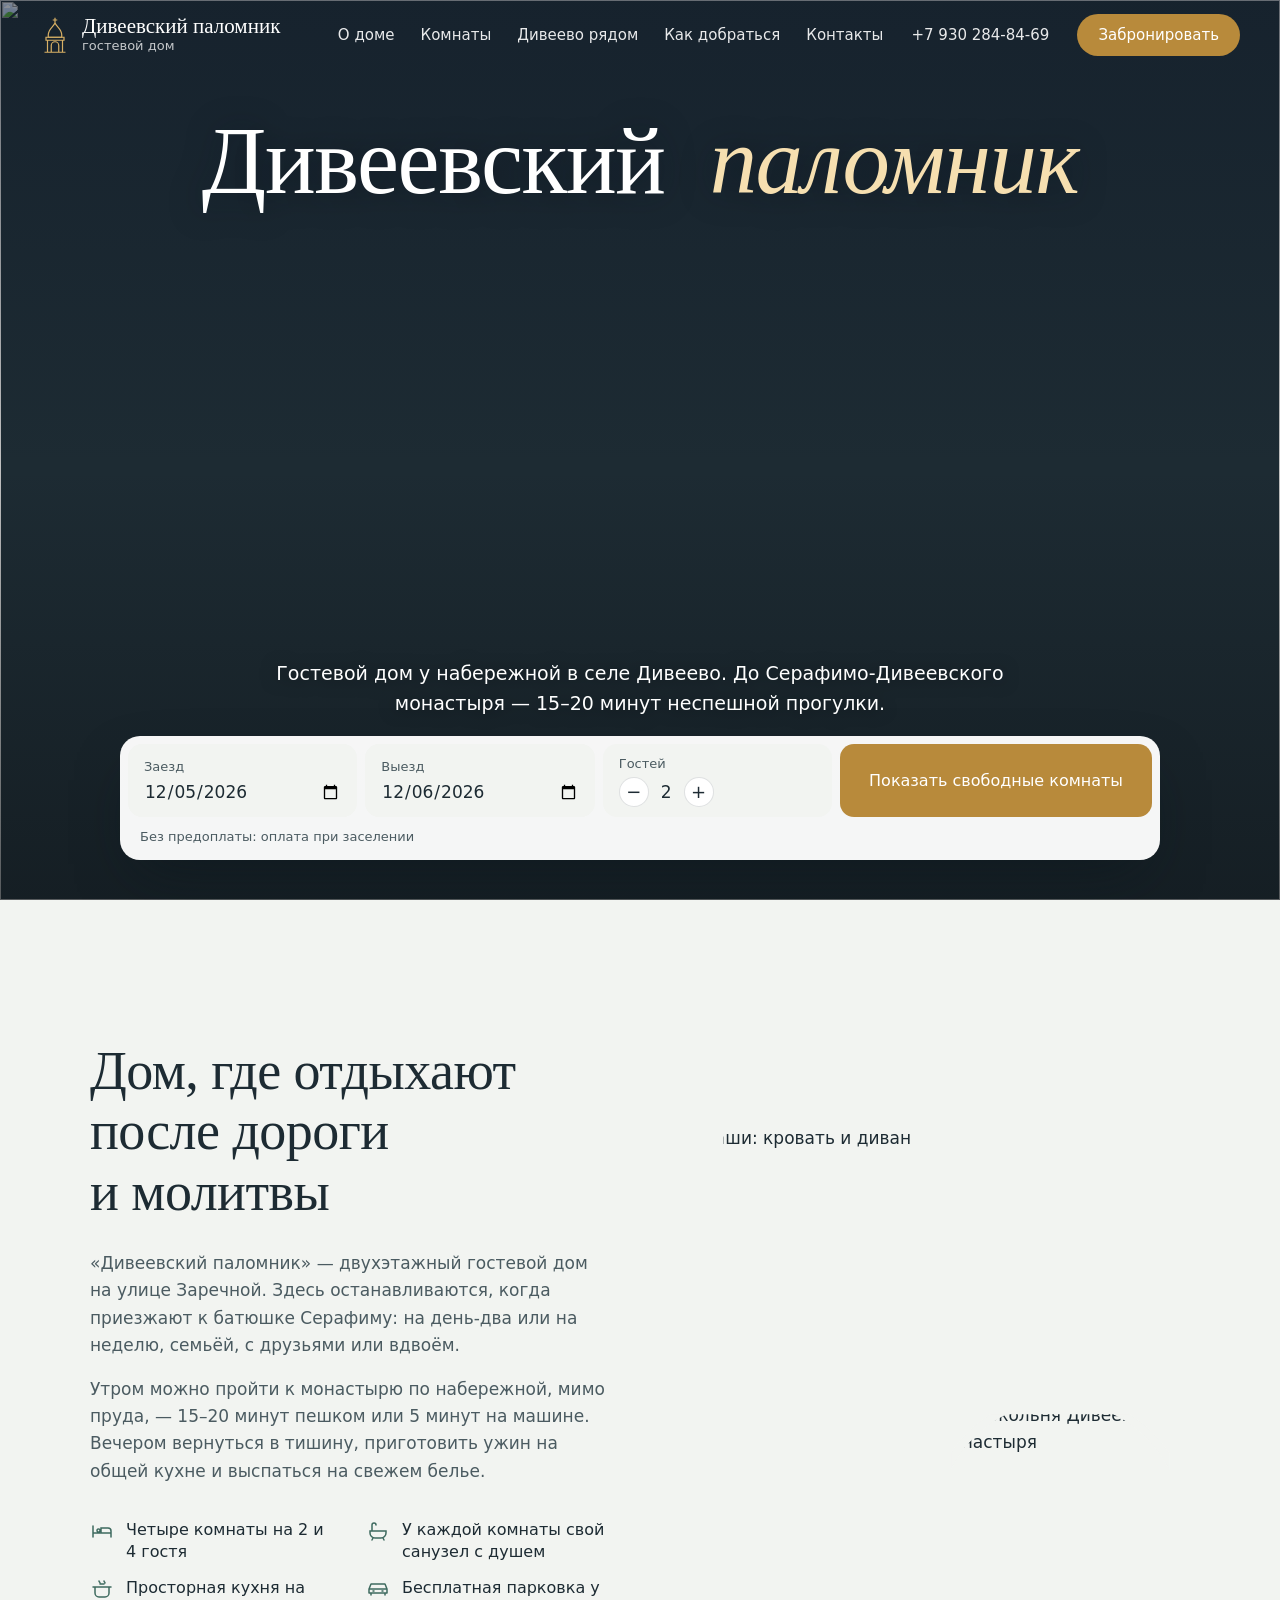
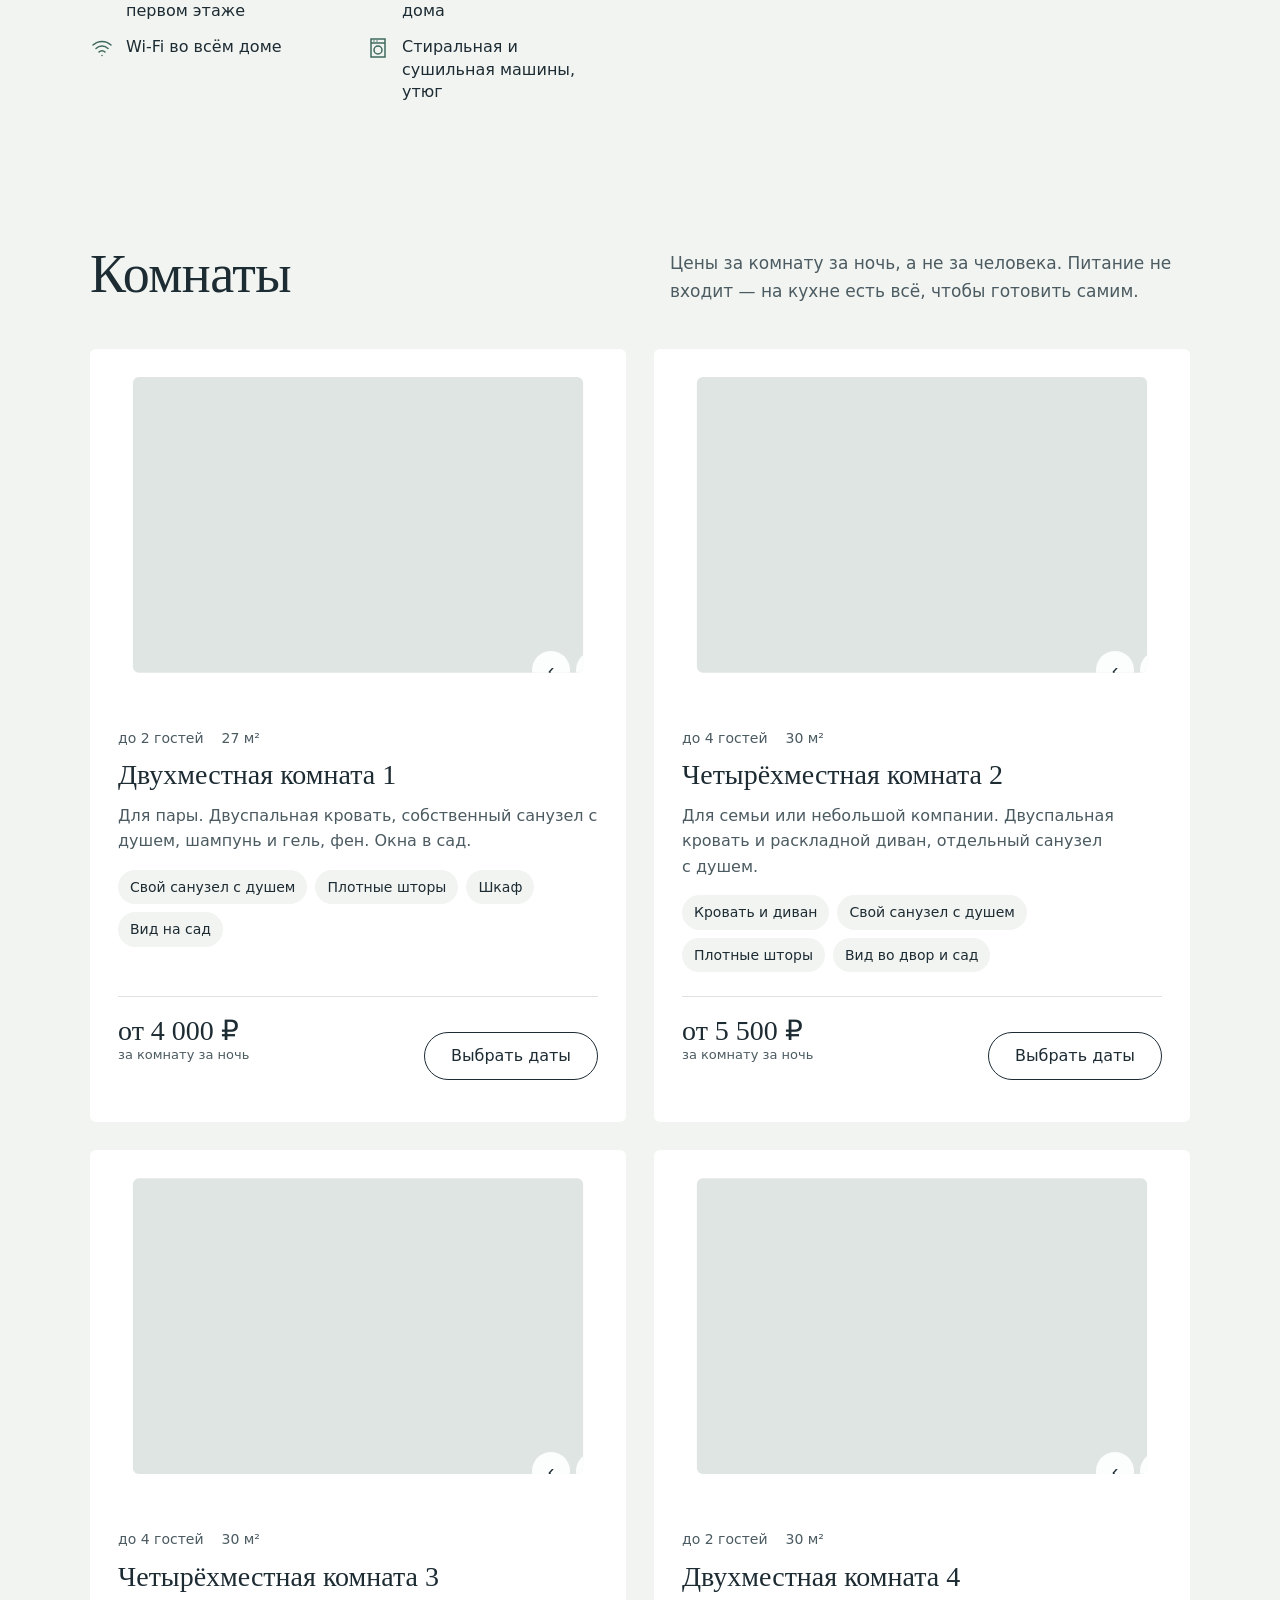
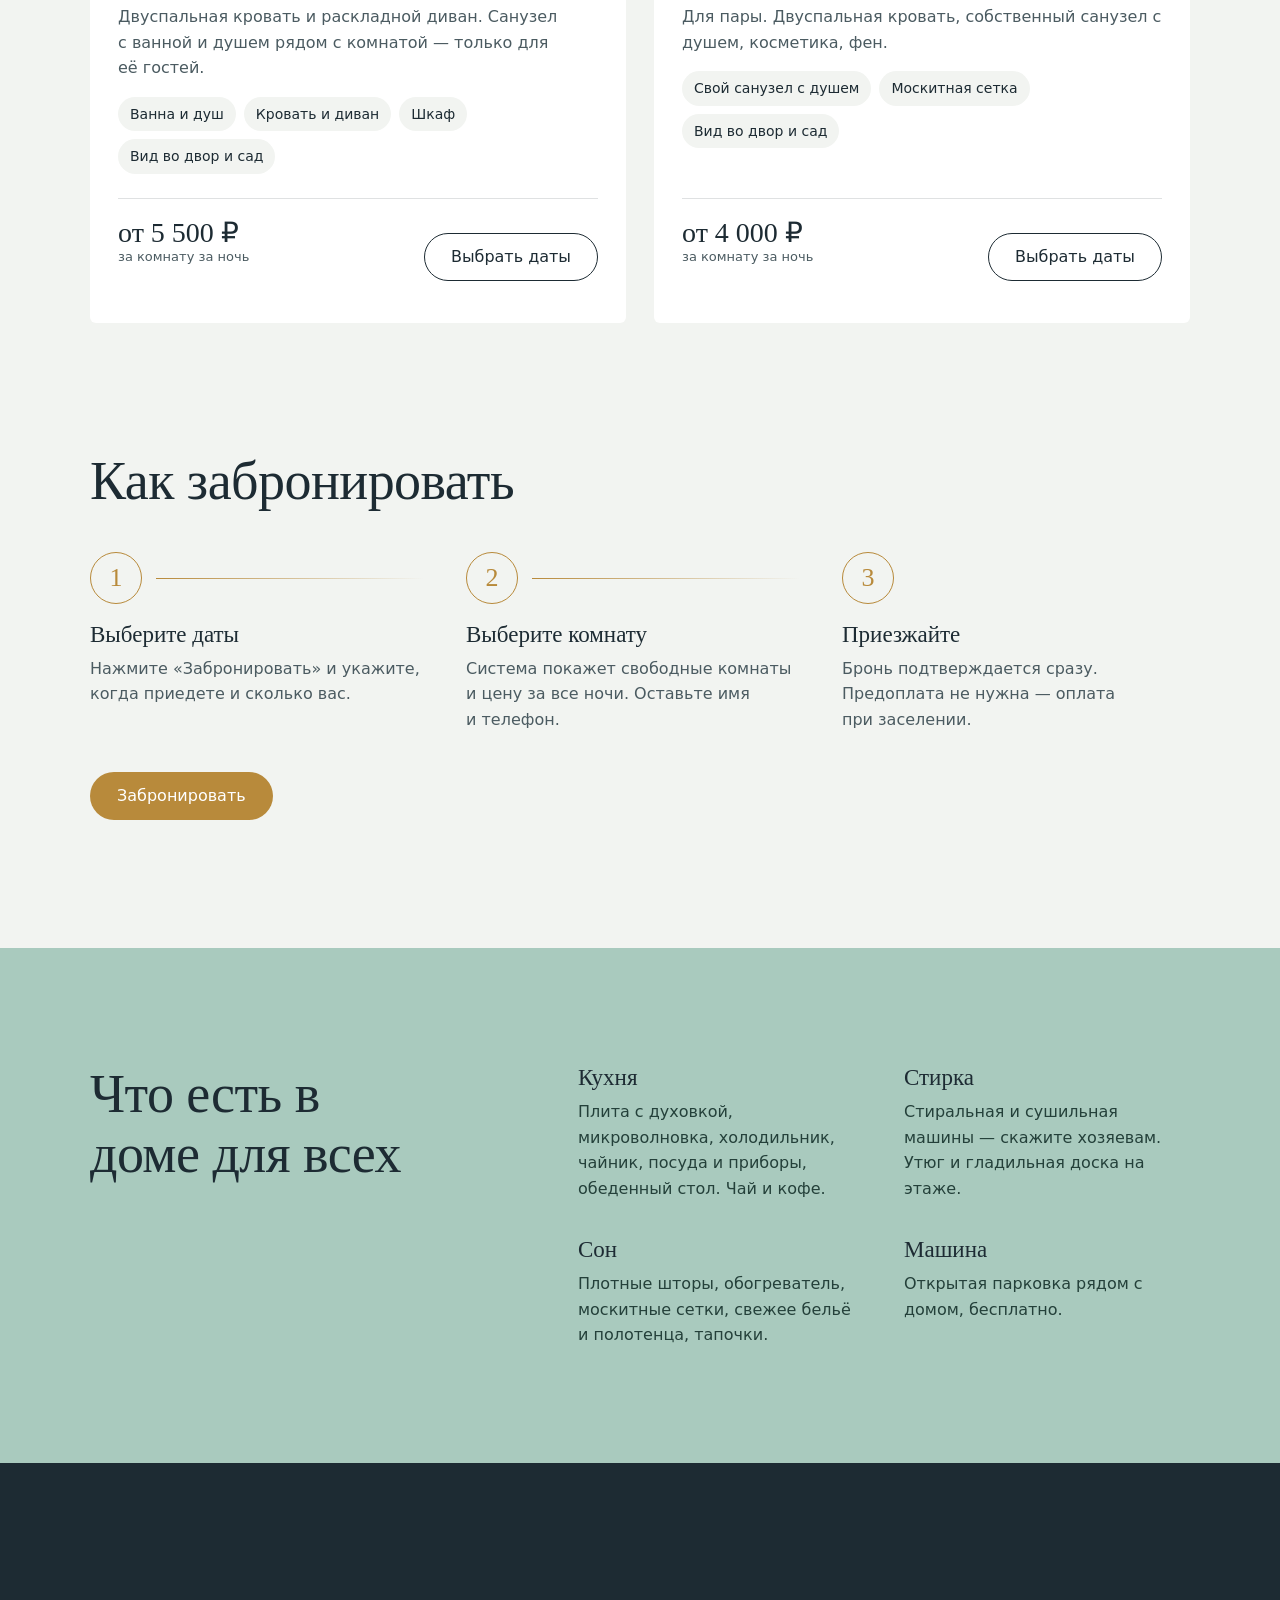
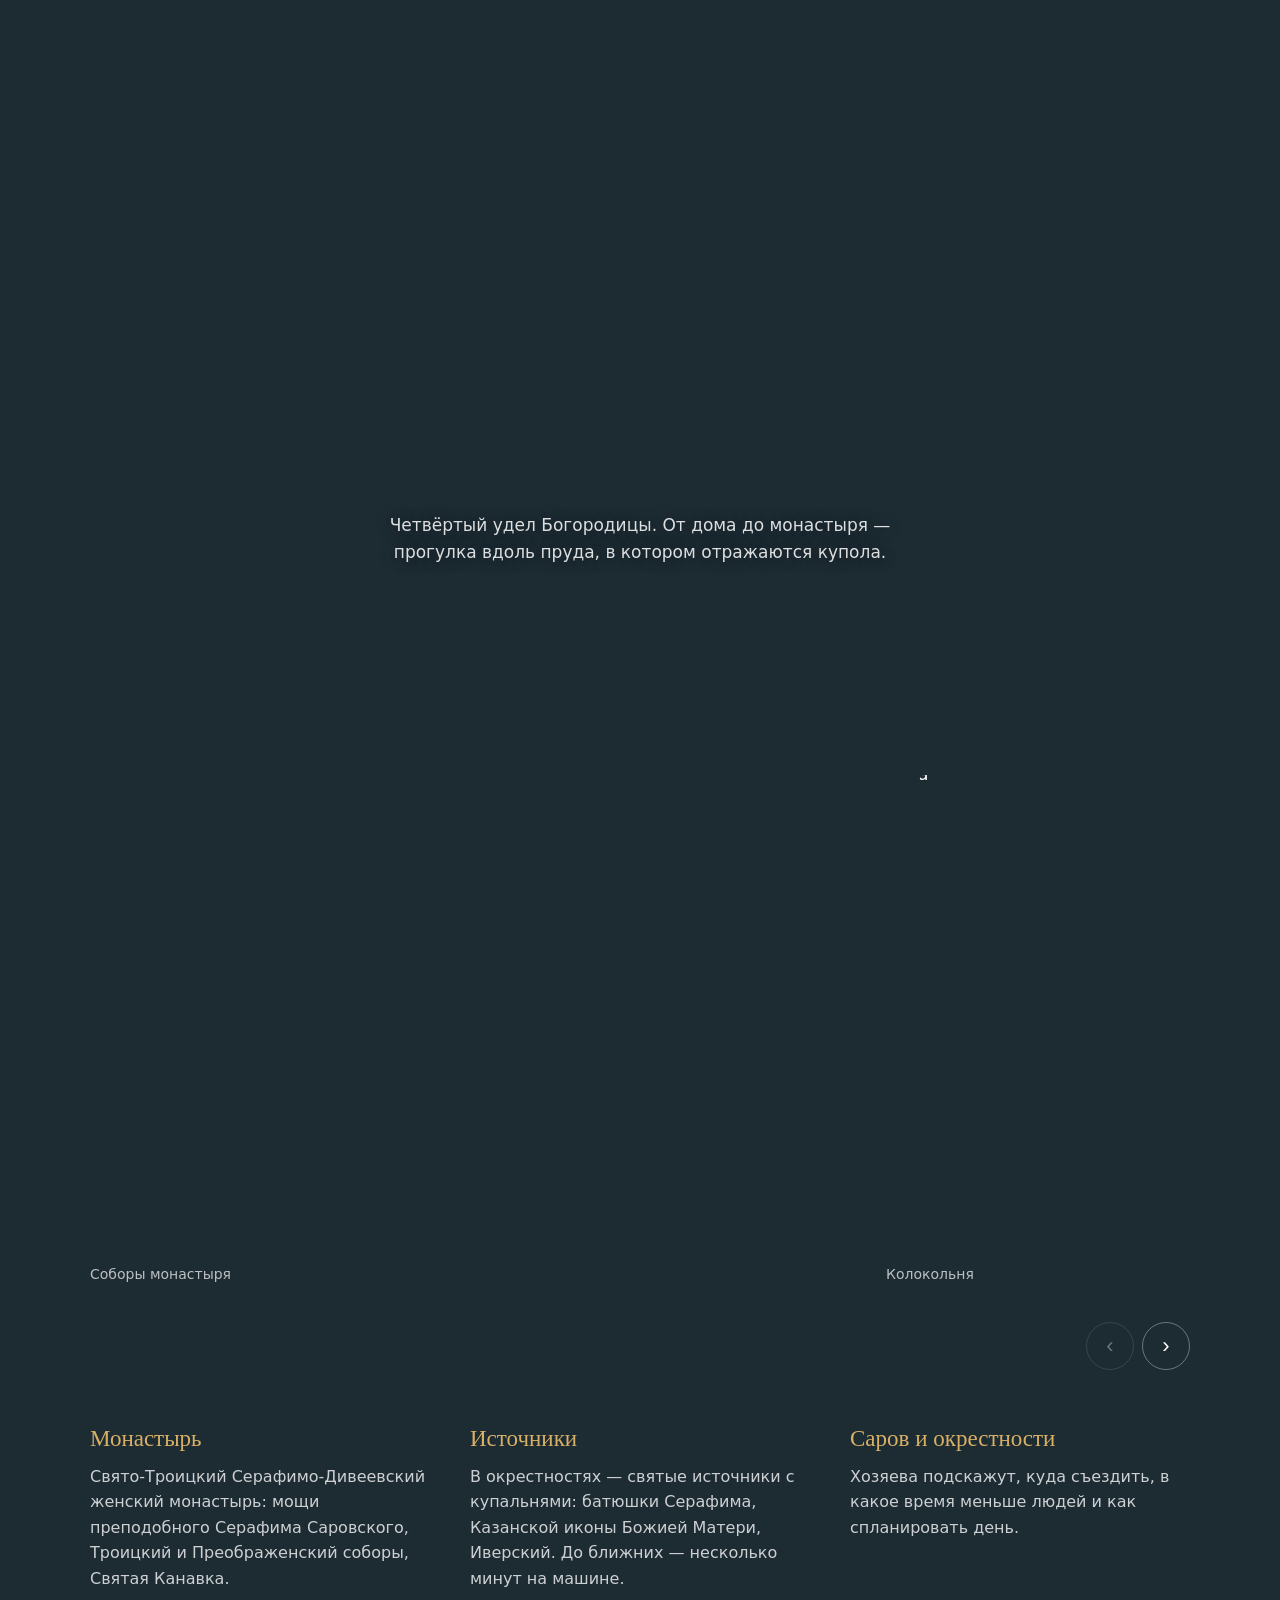
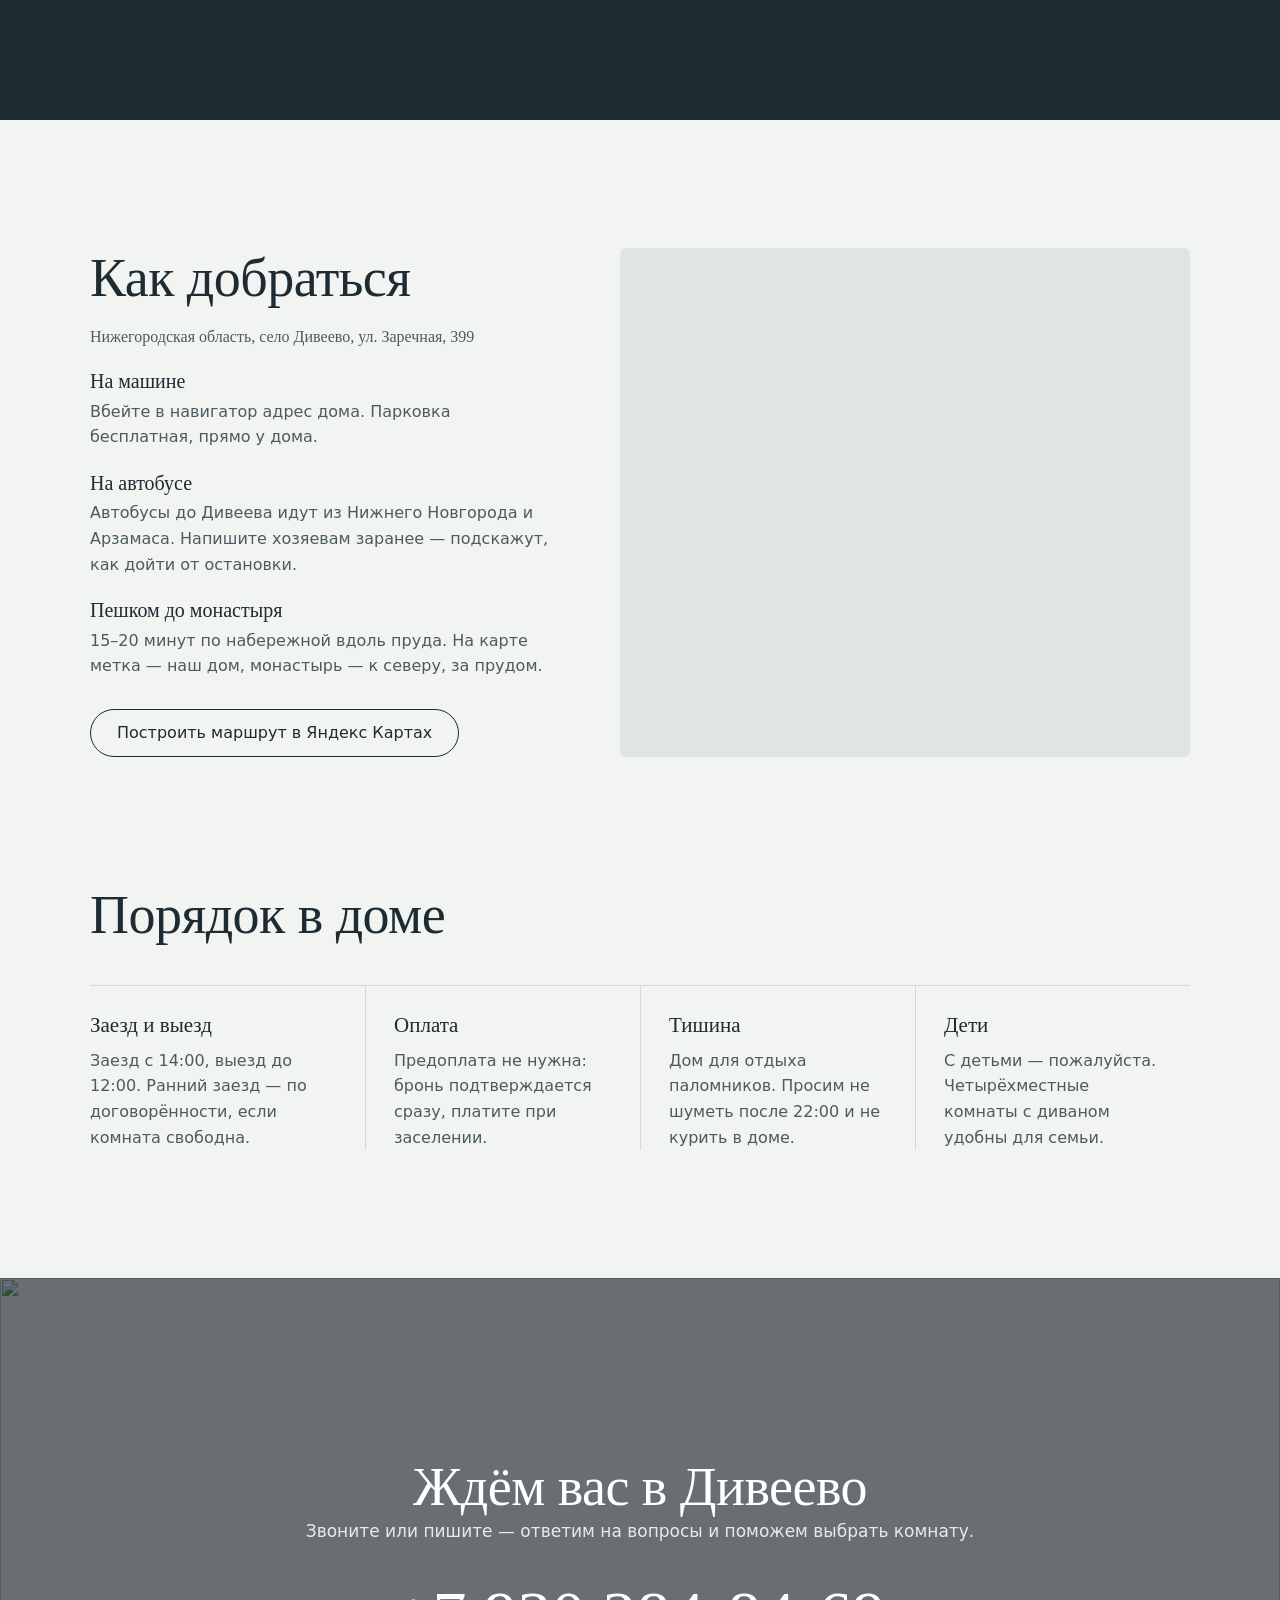
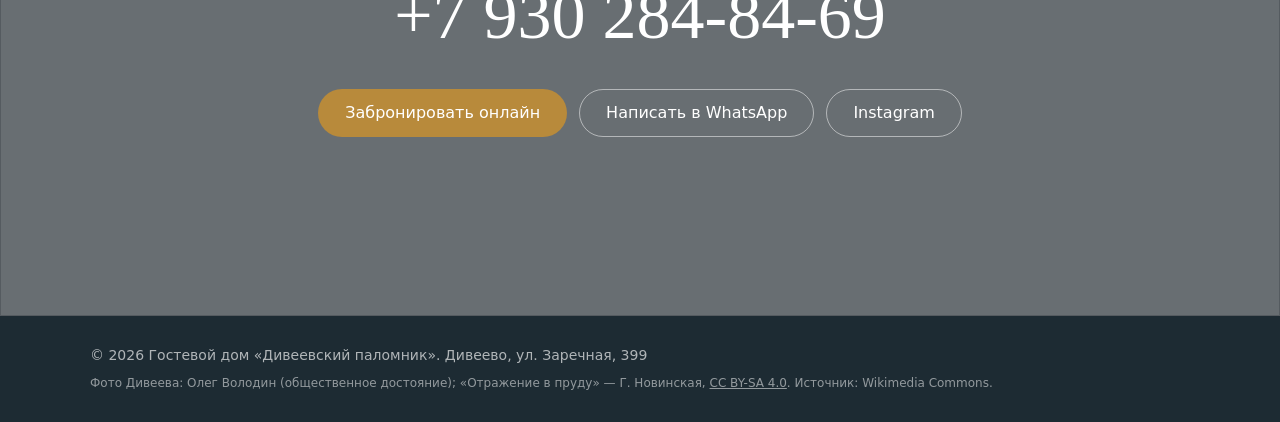
==== index.html @ 72a4c63c "Copy the Diveevo Pilgrim website" ====
<!doctype html>
<html lang="ru">
<head>
<meta charset="utf-8">
<meta name="viewport" content="width=device-width, initial-scale=1">
<title>Дивеевский паломник — гостевой дом в Дивеево</title>
<meta name="description" content="Гостевой дом «Дивеевский паломник» в селе Дивеево: четыре комнаты с собственным санузлом, общая кухня, парковка. 15–20 минут пешком по набережной до Серафимо-Дивеевского монастыря. Онлайн-бронирование без предоплаты.">
<meta property="og:title" content="Дивеевский паломник — гостевой дом в Дивеево">
<meta property="og:description" content="Четыре комнаты в 15 минутах пешком от монастыря. Бронирование онлайн без предоплаты.">
<meta property="og:image" content="https://anilibriabro.github.io/diveevo-palomnik/img/og.jpg">
<meta property="og:url" content="https://makariy1997.github.io/diveevskii_palomnik/">
<link rel="canonical" href="https://makariy1997.github.io/diveevskii_palomnik/">
<meta property="og:type" content="website">
<meta name="theme-color" content="#1d2b33">
<meta http-equiv="Content-Security-Policy" content="default-src 'self'; script-src 'self'; style-src 'self'; img-src 'self' data:; font-src 'self'; frame-src https://www.openstreetmap.org; connect-src 'self'; base-uri 'self'; form-action 'self'; object-src 'none'">
<meta name="referrer" content="strict-origin-when-cross-origin">
<link rel="icon" href="https://anilibriabro.github.io/diveevo-palomnik/img/favicon.svg" type="image/svg+xml">
<link rel="stylesheet" href="fonts/fonts.css?v=202610291808">
<link rel="preload" as="image" href="https://anilibriabro.github.io/diveevo-palomnik/img/hero.jpg">
<link rel="stylesheet" href="styles.css?v=202610291808">
</head>
<body>

<a class="skip" href="#main">К содержанию</a>

<header class="top" data-top>
  <div class="top__in">
    <a class="brand" href="#" aria-label="Дивеевский паломник — на главную">
      <svg class="brand__mark" viewBox="0 0 40 48" aria-hidden="true"><use href="#dome"/></svg>
      <span class="brand__name" translate="no">Дивеевский паломник<small>гостевой дом</small></span>
    </a>
    <nav class="nav" aria-label="Разделы">
      <a href="#dom">О доме</a>
      <a href="#komnaty">Комнаты</a>
      <a href="#diveevo">Дивеево рядом</a>
      <a href="#doroga">Как добраться</a>
      <a href="#kontakty">Контакты</a>
    </nav>
    <a class="top__phone" href="tel:+79302848469">+7 930 284-84-69</a>
    <a class="btn btn--gold top__cta" href="booking.html">Забронировать</a>
    <button class="burger" type="button" aria-label="Открыть меню" aria-expanded="false" aria-controls="menu" data-burger><span></span><span></span></button>
  </div>
  <div class="menu" id="menu" hidden data-menu>
    <a href="#dom">О доме</a>
    <a href="#komnaty">Комнаты</a>
    <a href="#diveevo">Дивеево рядом</a>
    <a href="#doroga">Как добраться</a>
    <a href="#kontakty">Контакты</a>
    <a class="menu__phone" href="tel:+79302848469">+7 930 284-84-69</a>
  </div>
</header>

<main id="main">

<section class="hero" aria-labelledby="hero-title">
  <div class="hero__media" aria-hidden="true">
    <img src="https://anilibriabro.github.io/diveevo-palomnik/img/hero-1600.jpg" srcset="https://anilibriabro.github.io/diveevo-palomnik/img/hero-1600.jpg 1600w, img/hero.jpg 2560w" sizes="100vw" alt="" width="2560" height="1706" fetchpriority="high">
  </div>
  <div class="hero__shade" aria-hidden="true"></div>

  <div class="hero__body">
    <h1 class="hero__title" id="hero-title">
      <span class="hero__line">Дивеевский</span>
      <span class="hero__line">паломник</span>
    </h1>
  </div>

  <p class="hero__lead">Гостевой дом у набережной в селе Дивеево. До Серафимо-Дивеевского монастыря — 15–20&nbsp;минут неспешной прогулки.</p>

  <form class="search" action="booking.html" method="get" data-search>
    <label class="search__field">
      <span>Заезд</span>
      <input type="date" name="from" autocomplete="off" required data-from>
    </label>
    <label class="search__field">
      <span>Выезд</span>
      <input type="date" name="to" autocomplete="off" required data-to>
    </label>
    <div class="search__field search__field--guests">
      <span id="guests-label">Гостей</span>
      <div class="stepper" role="group" aria-labelledby="guests-label">
        <button type="button" aria-label="Меньше гостей" data-step="-1">−</button>
        <output data-guests aria-live="polite">2</output>
        <button type="button" aria-label="Больше гостей" data-step="1">+</button>
      </div>
    </div>
    <button class="btn btn--gold search__go" type="submit">Показать свободные комнаты</button>
    <p class="search__note">Без предоплаты: оплата при заселении</p>
  </form>
</section>

<section class="about" id="dom" aria-labelledby="about-title">
  <div class="wrap about__grid">
    <div class="about__text">
      <h2 id="about-title">Дом, где отдыхают после дороги и молитвы</h2>
      <p>«Дивеевский паломник» — двухэтажный гостевой дом на улице Заречной. Здесь останавливаются, когда приезжают к батюшке Серафиму: на день-два или на неделю, семьёй, с друзьями или вдвоём.</p>
      <p>Утром можно пройти к монастырю по набережной, мимо пруда, — 15–20 минут пешком или 5 минут на машине. Вечером вернуться в тишину, приготовить ужин на общей кухне и выспаться на свежем белье.</p>
      <ul class="facts">
        <li><svg aria-hidden="true"><use href="#i-bed"/></svg>Четыре комнаты на 2 и 4 гостя</li>
        <li><svg aria-hidden="true"><use href="#i-bath"/></svg>У каждой комнаты свой санузел с душем</li>
        <li><svg aria-hidden="true"><use href="#i-pot"/></svg>Просторная кухня на первом этаже</li>
        <li><svg aria-hidden="true"><use href="#i-car"/></svg>Бесплатная парковка у дома</li>
        <li><svg aria-hidden="true"><use href="#i-wifi"/></svg>Wi-Fi во всём доме</li>
        <li><svg aria-hidden="true"><use href="#i-wash"/></svg>Стиральная и сушильная машины, утюг</li>
      </ul>
    </div>
    <figure class="about__photos">
      <img class="about__p1" src="https://anilibriabro.github.io/diveevo-palomnik/img/room2-1.jpg" alt="Четырёхместная комната под скатом крыши: кровать и диван" loading="lazy" width="1200" height="900">
      <img class="about__p2" src="https://anilibriabro.github.io/diveevo-palomnik/img/tower.jpg" alt="Колокольня Дивеевского монастыря" loading="lazy" width="1600" height="1443">
    </figure>
  </div>
</section>

<section class="rooms" id="komnaty" aria-labelledby="rooms-title">
  <div class="wrap">
    <div class="section-head">
      <h2 id="rooms-title">Комнаты</h2>
      <p>Цены за комнату за ночь, а не за человека. Питание не входит — на кухне есть всё, чтобы готовить самим.</p>
    </div>
    <div class="rooms__list" data-rooms></div>
  </div>
</section>

<section class="steps" aria-labelledby="steps-title">
  <div class="wrap">
    <h2 id="steps-title">Как забронировать</h2>
    <ol class="steps__list">
      <li><h3>Выберите даты</h3><p>Нажмите «Забронировать» и укажите, когда приедете и сколько вас.</p></li>
      <li><h3>Выберите комнату</h3><p>Система покажет свободные комнаты и цену за все ночи. Оставьте имя и телефон.</p></li>
      <li><h3>Приезжайте</h3><p>Бронь подтверждается сразу. Предоплата не нужна — оплата при заселении.</p></li>
    </ol>
    <a class="btn btn--gold" href="booking.html">Забронировать</a>
  </div>
</section>

<section class="kitchen" aria-labelledby="kitchen-title">
  <div class="wrap kitchen__grid">
    <h2 id="kitchen-title">Что есть в доме для всех</h2>
    <dl class="kitchen__list">
      <div><dt>Кухня</dt><dd>Плита с духовкой, микроволновка, холодильник, чайник, посуда и приборы, обеденный стол. Чай и кофе.</dd></div>
      <div><dt>Стирка</dt><dd>Стиральная и сушильная машины — скажите хозяевам. Утюг и гладильная доска на этаже.</dd></div>
      <div><dt>Сон</dt><dd>Плотные шторы, обогреватель, москитные сетки, свежее бельё и полотенца, тапочки.</dd></div>
      <div><dt>Машина</dt><dd>Открытая парковка рядом с домом, бесплатно.</dd></div>
    </dl>
  </div>
</section>

<section class="place" id="diveevo" aria-labelledby="place-title">
  <div class="pond" data-pond>
    <img class="pond__img" src="https://anilibriabro.github.io/diveevo-palomnik/img/pond.jpg" alt="Дивеевский монастырь над прудом на закате" loading="lazy" width="2400" height="1493">
    <div class="pond__shade" aria-hidden="true"></div>
    <div class="pond__body">
      <h2 class="pond__title" id="place-title">Дивеево рядом</h2>
      <div class="pond__reflect" aria-hidden="true">Дивеево рядом</div>
      <p>Четвёртый удел Богородицы. От дома до монастыря — прогулка вдоль пруда, в котором отражаются купола.</p>
    </div>
  </div>
  <div class="strip" data-strip tabindex="0" aria-label="Фотографии Дивеева">
    <figure><img src="https://anilibriabro.github.io/diveevo-palomnik/img/place-1.jpg" alt="Соборы Дивеевского монастыря" loading="lazy" width="1600" height="1053"><figcaption>Соборы монастыря</figcaption></figure>
    <figure><img src="https://anilibriabro.github.io/diveevo-palomnik/img/place-3.jpg" alt="Колокольня монастыря на фоне розового неба" loading="lazy" width="1600" height="1361"><figcaption>Колокольня</figcaption></figure>
    <figure><img src="https://anilibriabro.github.io/diveevo-palomnik/img/place-4.jpg" alt="Монастырь отражается в пруду" loading="lazy" width="1600" height="1047"><figcaption>Отражение в пруду</figcaption></figure>
    <figure><img src="https://anilibriabro.github.io/diveevo-palomnik/img/place-5.jpg" alt="Собор вечером, при луне" loading="lazy" width="1600" height="1217"><figcaption>Вечер у собора</figcaption></figure>
    <figure><img src="https://anilibriabro.github.io/diveevo-palomnik/img/place-6.jpg" alt="Монастырский сад с деревянными крестами" loading="lazy" width="1600" height="1067"><figcaption>Монастырский сад</figcaption></figure>
  </div>
  <div class="wrap strip-nav">
    <button type="button" aria-label="Предыдущие фото" data-strip-step="-1">‹</button>
    <button type="button" aria-label="Следующие фото" data-strip-step="1">›</button>
  </div>
  <div class="wrap place__cols">
    <div>
      <h3>Монастырь</h3>
      <p>Свято-Троицкий Серафимо-Дивеевский женский монастырь: мощи преподобного Серафима Саровского, Троицкий и Преображенский соборы, Святая Канавка.</p>
    </div>
    <div>
      <h3>Источники</h3>
      <p>В окрестностях — святые источники с купальнями: батюшки Серафима, Казанской иконы Божией Матери, Иверский. До ближних — несколько минут на машине.</p>
    </div>
    <div>
      <h3>Саров и окрестности</h3>
      <p>Хозяева подскажут, куда съездить, в какое время меньше людей и как спланировать день.</p>
    </div>
  </div>
</section>

<section class="road" id="doroga" aria-labelledby="road-title">
  <div class="wrap road__grid">
    <div class="road__text">
      <h2 id="road-title">Как добраться</h2>
      <p class="road__addr">Нижегородская область, село Дивеево, ул.&nbsp;Заречная,&nbsp;399</p>
      <h3>На машине</h3>
      <p>Вбейте в навигатор адрес дома. Парковка бесплатная, прямо у дома.</p>
      <h3>На автобусе</h3>
      <p>Автобусы до Дивеева идут из Нижнего Новгорода и Арзамаса. Напишите хозяевам заранее — подскажут, как дойти от остановки.</p>
      <h3>Пешком до монастыря</h3>
      <p>15–20 минут по набережной вдоль пруда. На карте метка — наш дом, монастырь — к северу, за прудом.</p>
      <a class="btn btn--line" href="https://yandex.ru/maps/?rtext=~55.02346%2C43.24528&amp;rtt=auto" target="_blank" rel="noopener">Построить маршрут в Яндекс Картах</a>
    </div>
    <div class="road__map">
      <iframe title="Дом на карте" loading="lazy" src="https://www.openstreetmap.org/export/embed.html?bbox=43.2280%2C55.0190%2C43.2600%2C55.0460&amp;layer=mapnik&amp;marker=55.02346%2C43.24528"></iframe>
    </div>
  </div>
</section>

<section class="rules" aria-labelledby="rules-title">
  <div class="wrap">
    <h2 id="rules-title">Порядок в доме</h2>
    <div class="rules__grid">
      <div><h3>Заезд и выезд</h3><p>Заезд с 14:00, выезд до 12:00. Ранний заезд — по договорённости, если комната свободна.</p></div>
      <div><h3>Оплата</h3><p>Предоплата не нужна: бронь подтверждается сразу, платите при заселении.</p></div>
      <div><h3>Тишина</h3><p>Дом для отдыха паломников. Просим не шуметь после 22:00 и не курить в доме.</p></div>
      <div><h3>Дети</h3><p>С детьми — пожалуйста. Четырёхместные комнаты с диваном удобны для семьи.</p></div>
    </div>
  </div>
</section>

<section class="contact" id="kontakty" aria-labelledby="contact-title">
  <div class="contact__media" aria-hidden="true"><img src="https://anilibriabro.github.io/diveevo-palomnik/img/evening.jpg" alt="" loading="lazy" width="1600" height="1071"></div>
  <div class="wrap contact__body">
    <h2 id="contact-title">Ждём вас в Дивеево</h2>
    <p>Звоните или пишите — ответим на вопросы и поможем выбрать комнату.</p>
    <a class="contact__phone" href="tel:+79302848469">+7 930 284-84-69</a>
    <div class="contact__links">
      <a class="btn btn--gold" href="booking.html">Забронировать онлайн</a>
      <a class="btn btn--ghost" href="https://wa.me/79302848469" target="_blank" rel="noopener">Написать в WhatsApp</a>
      <a class="btn btn--ghost" href="https://www.instagram.com/diveevo_palomnik/" target="_blank" rel="noopener">Instagram</a>
    </div>
  </div>
</section>

</main>

<footer class="foot">
  <div class="wrap foot__in">
    <p>© <span data-year>2026</span> Гостевой дом «Дивеевский паломник». Дивеево, ул. Заречная, 399</p>
    <p class="foot__credits">Фото Дивеева: Олег Володин (общественное достояние); «Отражение в пруду» — Г. Новинская, <a href="https://creativecommons.org/licenses/by-sa/4.0/deed.ru" target="_blank" rel="noopener">CC BY-SA 4.0</a>. Источник: Wikimedia Commons.</p>
  </div>
</footer>

<a class="float-book" href="booking.html" data-float>Забронировать</a>

<dialog class="lightbox" data-lightbox aria-label="Фото комнаты">
  <img alt="" data-lightbox-img>
  <button type="button" class="lightbox__close" aria-label="Закрыть" data-lightbox-close>×</button>
  <button type="button" class="lightbox__nav lightbox__nav--prev" aria-label="Предыдущее фото" data-lightbox-step="-1">‹</button>
  <button type="button" class="lightbox__nav lightbox__nav--next" aria-label="Следующее фото" data-lightbox-step="1">›</button>
</dialog>

<svg class="sprite" width="0" height="0" aria-hidden="true">
  <defs>
    <filter id="ripple" x="-5%" y="-20%" width="110%" height="140%">
      <feTurbulence type="fractalNoise" baseFrequency="0.008 0.09" numOctaves="2" seed="3" result="n" data-turb/>
      <feDisplacementMap in="SourceGraphic" in2="n" scale="9" xChannelSelector="R" yChannelSelector="G"/>
    </filter>
  </defs>
  <symbol id="dome" viewBox="0 0 40 48"><path d="M20 1v7M17 4h6M20 8c-2 5-9 8-9 16v3h18v-3c0-8-7-11-9-16Z" fill="none" stroke="currentColor" stroke-width="1.6" stroke-linejoin="round"/><path d="M8 27h24v4H8zM10 31v16M30 31v16M15 47v-9a5 5 0 0 1 10 0v9M6 47h28" fill="none" stroke="currentColor" stroke-width="1.6"/></symbol>
  <symbol id="i-bed" viewBox="0 0 24 24"><path d="M3 18V7M3 14h18v4M21 14v-2a3 3 0 0 0-3-3h-7v5M7 11.5a1.5 1.5 0 1 0 0-.01" fill="none" stroke="currentColor" stroke-width="1.5" stroke-linecap="round"/></symbol>
  <symbol id="i-bath" viewBox="0 0 24 24"><path d="M4 12h16v2a5 5 0 0 1-5 5H9a5 5 0 0 1-5-5v-2ZM6 12V6a2 2 0 0 1 4 0M7 19l-1 2M17 19l1 2" fill="none" stroke="currentColor" stroke-width="1.5" stroke-linecap="round"/></symbol>
  <symbol id="i-pot" viewBox="0 0 24 24"><path d="M5 10h14v6a4 4 0 0 1-4 4H9a4 4 0 0 1-4-4v-6ZM3 10h18M10 7h4M9 4c0 1 1 1 1 2M14 4c0 1 1 1 1 2" fill="none" stroke="currentColor" stroke-width="1.5" stroke-linecap="round"/></symbol>
  <symbol id="i-car" viewBox="0 0 24 24"><path d="M5 16v2M19 16v2M3 16v-4l2-5h14l2 5v4H3ZM3 12h18M7 14h1M16 14h1" fill="none" stroke="currentColor" stroke-width="1.5" stroke-linecap="round" stroke-linejoin="round"/></symbol>
  <symbol id="i-wifi" viewBox="0 0 24 24"><path d="M3 9a13 13 0 0 1 18 0M6 12.5a8.5 8.5 0 0 1 12 0M9 16a4 4 0 0 1 6 0M12 19.5h.01" fill="none" stroke="currentColor" stroke-width="1.5" stroke-linecap="round"/></symbol>
  <symbol id="i-wash" viewBox="0 0 24 24"><path d="M5 3h14v18H5zM5 7h14M8 5h.01M11 5h.01" fill="none" stroke="currentColor" stroke-width="1.5" stroke-linecap="round"/><circle cx="12" cy="14" r="4" fill="none" stroke="currentColor" stroke-width="1.5"/></symbol>
</svg>

<script src="rooms.js?v=202610291808"></script>
<script src="main.js?v=202610291808"></script>
</body>
</html>
---- fonts/fonts.css ----
/* Шрифты лежат на сайте: Golos Text и Old Standard TT (SIL Open Font License) */
@font-face {
  font-family: 'Golos Text';
  font-style: normal;
  font-weight: 400;
  font-display: swap;
  src: url(https://anilibriabro.github.io/diveevo-palomnik/fonts/GolosText-400-cyrillic-ext.woff2) format('woff2');
  unicode-range: U+0460-052F, U+1C80-1C8A, U+20B4, U+2DE0-2DFF, U+A640-A69F, U+FE2E-FE2F;
}
@font-face {
  font-family: 'Golos Text';
  font-style: normal;
  font-weight: 400;
  font-display: swap;
  src: url(https://anilibriabro.github.io/diveevo-palomnik/fonts/GolosText-400-cyrillic.woff2) format('woff2');
  unicode-range: U+0301, U+0400-045F, U+0490-0491, U+04B0-04B1, U+2116;
}
@font-face {
  font-family: 'Golos Text';
  font-style: normal;
  font-weight: 400;
  font-display: swap;
  src: url(https://anilibriabro.github.io/diveevo-palomnik/fonts/GolosText-400-latin.woff2) format('woff2');
  unicode-range: U+0000-00FF, U+0131, U+0152-0153, U+02BB-02BC, U+02C6, U+02DA, U+02DC, U+0304, U+0308, U+0329, U+2000-206F, U+20AC, U+2122, U+2191, U+2193, U+2212, U+2215, U+FEFF, U+FFFD;
}
@font-face {
  font-family: 'Golos Text';
  font-style: normal;
  font-weight: 500;
  font-display: swap;
  src: url(https://anilibriabro.github.io/diveevo-palomnik/fonts/GolosText-500-cyrillic-ext.woff2) format('woff2');
  unicode-range: U+0460-052F, U+1C80-1C8A, U+20B4, U+2DE0-2DFF, U+A640-A69F, U+FE2E-FE2F;
}
@font-face {
  font-family: 'Golos Text';
  font-style: normal;
  font-weight: 500;
  font-display: swap;
  src: url(https://anilibriabro.github.io/diveevo-palomnik/fonts/GolosText-500-cyrillic.woff2) format('woff2');
  unicode-range: U+0301, U+0400-045F, U+0490-0491, U+04B0-04B1, U+2116;
}
@font-face {
  font-family: 'Golos Text';
  font-style: normal;
  font-weight: 500;
  font-display: swap;
  src: url(https://anilibriabro.github.io/diveevo-palomnik/fonts/GolosText-500-latin.woff2) format('woff2');
  unicode-range: U+0000-00FF, U+0131, U+0152-0153, U+02BB-02BC, U+02C6, U+02DA, U+02DC, U+0304, U+0308, U+0329, U+2000-206F, U+20AC, U+2122, U+2191, U+2193, U+2212, U+2215, U+FEFF, U+FFFD;
}
@font-face {
  font-family: 'Golos Text';
  font-style: normal;
  font-weight: 600;
  font-display: swap;
  src: url(https://anilibriabro.github.io/diveevo-palomnik/fonts/GolosText-600-cyrillic-ext.woff2) format('woff2');
  unicode-range: U+0460-052F, U+1C80-1C8A, U+20B4, U+2DE0-2DFF, U+A640-A69F, U+FE2E-FE2F;
}
@font-face {
  font-family: 'Golos Text';
  font-style: normal;
  font-weight: 600;
  font-display: swap;
  src: url(https://anilibriabro.github.io/diveevo-palomnik/fonts/GolosText-600-cyrillic.woff2) format('woff2');
  unicode-range: U+0301, U+0400-045F, U+0490-0491, U+04B0-04B1, U+2116;
}
@font-face {
  font-family: 'Golos Text';
  font-style: normal;
  font-weight: 600;
  font-display: swap;
  src: url(https://anilibriabro.github.io/diveevo-palomnik/fonts/GolosText-600-latin.woff2) format('woff2');
  unicode-range: U+0000-00FF, U+0131, U+0152-0153, U+02BB-02BC, U+02C6, U+02DA, U+02DC, U+0304, U+0308, U+0329, U+2000-206F, U+20AC, U+2122, U+2191, U+2193, U+2212, U+2215, U+FEFF, U+FFFD;
}
@font-face {
  font-family: 'Old Standard TT';
  font-style: italic;
  font-weight: 400;
  font-display: swap;
  src: url(https://anilibriabro.github.io/diveevo-palomnik/fonts/OldStandardTT-400i-cyrillic-ext.woff2) format('woff2');
  unicode-range: U+0460-052F, U+1C80-1C8A, U+20B4, U+2DE0-2DFF, U+A640-A69F, U+FE2E-FE2F;
}
@font-face {
  font-family: 'Old Standard TT';
  font-style: italic;
  font-weight: 400;
  font-display: swap;
  src: url(https://anilibriabro.github.io/diveevo-palomnik/fonts/OldStandardTT-400i-cyrillic.woff2) format('woff2');
  unicode-range: U+0301, U+0400-045F, U+0490-0491, U+04B0-04B1, U+2116;
}
@font-face {
  font-family: 'Old Standard TT';
  font-style: italic;
  font-weight: 400;
  font-display: swap;
  src: url(https://anilibriabro.github.io/diveevo-palomnik/fonts/OldStandardTT-400i-latin.woff2) format('woff2');
  unicode-range: U+0000-00FF, U+0131, U+0152-0153, U+02BB-02BC, U+02C6, U+02DA, U+02DC, U+0304, U+0308, U+0329, U+2000-206F, U+20AC, U+2122, U+2191, U+2193, U+2212, U+2215, U+FEFF, U+FFFD;
}
@font-face {
  font-family: 'Old Standard TT';
  font-style: normal;
  font-weight: 400;
  font-display: swap;
  src: url(https://anilibriabro.github.io/diveevo-palomnik/fonts/OldStandardTT-400-cyrillic-ext.woff2) format('woff2');
  unicode-range: U+0460-052F, U+1C80-1C8A, U+20B4, U+2DE0-2DFF, U+A640-A69F, U+FE2E-FE2F;
}
@font-face {
  font-family: 'Old Standard TT';
  font-style: normal;
  font-weight: 400;
  font-display: swap;
  src: url(https://anilibriabro.github.io/diveevo-palomnik/fonts/OldStandardTT-400-cyrillic.woff2) format('woff2');
  unicode-range: U+0301, U+0400-045F, U+0490-0491, U+04B0-04B1, U+2116;
}
@font-face {
  font-family: 'Old Standard TT';
  font-style: normal;
  font-weight: 400;
  font-display: swap;
  src: url(https://anilibriabro.github.io/diveevo-palomnik/fonts/OldStandardTT-400-latin.woff2) format('woff2');
  unicode-range: U+0000-00FF, U+0131, U+0152-0153, U+02BB-02BC, U+02C6, U+02DA, U+02DC, U+0304, U+0308, U+0329, U+2000-206F, U+20AC, U+2122, U+2191, U+2193, U+2212, U+2215, U+FEFF, U+FFFD;
}
@font-face {
  font-family: 'Old Standard TT';
  font-style: normal;
  font-weight: 700;
  font-display: swap;
  src: url(https://anilibriabro.github.io/diveevo-palomnik/fonts/OldStandardTT-700-cyrillic-ext.woff2) format('woff2');
  unicode-range: U+0460-052F, U+1C80-1C8A, U+20B4, U+2DE0-2DFF, U+A640-A69F, U+FE2E-FE2F;
}
@font-face {
  font-family: 'Old Standard TT';
  font-style: normal;
  font-weight: 700;
  font-display: swap;
  src: url(https://anilibriabro.github.io/diveevo-palomnik/fonts/OldStandardTT-700-cyrillic.woff2) format('woff2');
  unicode-range: U+0301, U+0400-045F, U+0490-0491, U+04B0-04B1, U+2116;
}
@font-face {
  font-family: 'Old Standard TT';
  font-style: normal;
  font-weight: 700;
  font-display: swap;
  src: url(https://anilibriabro.github.io/diveevo-palomnik/fonts/OldStandardTT-700-latin.woff2) format('woff2');
  unicode-range: U+0000-00FF, U+0131, U+0152-0153, U+02BB-02BC, U+02C6, U+02DA, U+02DC, U+0304, U+0308, U+0329, U+2000-206F, U+20AC, U+2122, U+2191, U+2193, U+2212, U+2215, U+FEFF, U+FFFD;
}
---- styles.css ----
/* Дивеевский паломник — палитра снята с самого Дивеева:
   побелка стен, зелень монастырских фасадов, золото куполов, вечернее небо над прудом. */
:root {
  --limewash: #f2f4f1;
  --white: #ffffff;
  --dusk: #1d2b33;
  --dusk-2: #2c3e47;
  --ink: #1d2b33;
  --ink-soft: #4b5b61;
  --celadon: #a9cabe;
  --celadon-deep: #3e6a5f;
  --gold: #b88a3b;
  --gold-hi: #d8b065;
  --line: rgba(29, 43, 51, .14);

  --serif: 'Old Standard TT', 'Times New Roman', serif;
  --sans: 'Golos Text', system-ui, sans-serif;

  --wrap: 1180px;
  --gutter: clamp(16px, 4vw, 40px);
  --ease: cubic-bezier(.22, .7, .2, 1);
}

*, *::before, *::after { box-sizing: border-box; }
html { scroll-behavior: smooth; scroll-padding-top: 84px; -webkit-text-size-adjust: 100%; }
body {
  margin: 0;
  background: var(--limewash);
  color: var(--ink);
  font: 400 17px/1.6 var(--sans);
  -webkit-font-smoothing: antialiased;
}
img { display: block; max-width: 100%; height: auto; }
a { color: inherit; }
a, button, input, label { touch-action: manipulation; -webkit-tap-highlight-color: rgba(184, 138, 59, .18); }
body:has(.lightbox[open]) { overflow: hidden; }
h1, h2, h3 { font-family: var(--serif); font-weight: 400; line-height: 1.12; margin: 0; text-wrap: balance; }
h2 { font-size: clamp(32px, 4.6vw, 54px); letter-spacing: -.01em; }
h3 { font-size: 23px; }
p { margin: 0 0 1em; text-wrap: pretty; }
:focus-visible { outline: 2px solid var(--gold); outline-offset: 3px; border-radius: 4px; }

.wrap { max-width: var(--wrap); margin: 0 auto; padding: 0 var(--gutter); }
.skip { position: absolute; left: -999px; top: 8px; z-index: 100; background: var(--white); padding: 8px 14px; }
.skip:focus { left: 8px; }

/* Кнопки */
.btn {
  display: inline-flex; align-items: center; justify-content: center; gap: 10px;
  min-height: 48px; padding: 0 26px; border-radius: 999px; border: 1px solid transparent;
  font: 500 16px/1 var(--sans); text-decoration: none; cursor: pointer;
  transition: background-color .25s var(--ease), color .25s var(--ease), border-color .25s var(--ease), transform .2s var(--ease);
}
.btn:active { transform: scale(.98); }
.btn--gold { background: var(--gold); color: var(--white); }
.btn--gold:hover { background: #a37830; }
.btn--line { border-color: var(--ink); color: var(--ink); }
.btn--line:hover { background: var(--ink); color: var(--white); }
.btn--ghost { border-color: rgba(255,255,255,.5); color: var(--white); }
.btn--ghost:hover { background: rgba(255,255,255,.12); border-color: var(--white); }

/* Шапка */
.top { position: fixed; inset: 0 0 auto; z-index: 50; color: var(--white); transition: background-color .35s var(--ease), color .35s var(--ease), box-shadow .35s var(--ease); }
.top__in { max-width: 1320px; margin: 0 auto; padding: 14px var(--gutter); display: flex; align-items: center; gap: 28px; }
.top.is-solid { background: rgba(242, 244, 241, .94); color: var(--ink); box-shadow: 0 1px 0 var(--line); backdrop-filter: blur(10px); -webkit-backdrop-filter: blur(10px); }
.brand { display: flex; align-items: center; gap: 12px; text-decoration: none; margin-right: auto; }
.brand__mark { width: 30px; height: 36px; color: var(--gold-hi); flex: none; }
.top.is-solid .brand__mark { color: var(--gold); }
.brand__name { font: 400 21px/1.05 var(--serif); }
.brand__name small { display: block; font: 400 13px/1.4 var(--sans); opacity: .75; }
.nav { display: flex; gap: 26px; }
.nav a, .top__phone { font-size: 15px; text-decoration: none; opacity: .9; }
.nav a { position: relative; padding: 6px 0; }
.nav a::after { content: ''; position: absolute; left: 0; right: 0; bottom: 0; height: 1px; background: currentColor; transform: scaleX(0); transform-origin: left; transition: transform .3s var(--ease); }
.nav a:hover::after { transform: scaleX(1); }
.top__phone { font-weight: 500; white-space: nowrap; }
.top__cta { min-height: 42px; padding: 0 20px; font-size: 15px; }
.burger { display: none; width: 44px; height: 44px; border: 0; background: none; color: inherit; cursor: pointer; position: relative; }
.burger span { position: absolute; left: 11px; right: 11px; height: 1.5px; background: currentColor; transition: transform .3s var(--ease); }
.burger span:first-child { top: 17px; }
.burger span:last-child { top: 26px; }
.burger[aria-expanded="true"] span:first-child { transform: translateY(4.5px) rotate(45deg); }
.burger[aria-expanded="true"] span:last-child { transform: translateY(-4.5px) rotate(-45deg); }
.menu { background: var(--limewash); color: var(--ink); padding: 8px var(--gutter) 24px; display: grid; }
.menu[hidden] { display: none; }
.menu a { font: 400 26px/1 var(--serif); text-decoration: none; padding: 14px 0; border-bottom: 1px solid var(--line); }
.menu .menu__phone { font: 500 18px/1 var(--sans); border: 0; padding-top: 20px; }

/* Первый экран */
.hero { position: relative; min-height: 100svh; display: grid; grid-template-columns: minmax(0, 1fr); grid-template-rows: 1fr auto auto; color: var(--white); overflow: hidden; background: var(--dusk); }
.hero__media { position: absolute; inset: 0; }
.hero__media img { width: 100%; height: 100%; object-fit: cover; object-position: 50% 40%; }
.hero__shade { position: absolute; inset: 0; background:
  linear-gradient(180deg, rgba(16,26,40,.5) 0%, rgba(16,26,40,.18) 34%, rgba(16,26,40,0) 52%, rgba(16,22,26,.6) 100%); }
.hero__body { position: relative; align-self: start; text-align: center; padding: clamp(104px, 13vh, 150px) var(--gutter) 24px; }
.hero__title { font: 400 clamp(52px, 7.4vw, 116px)/.95 var(--serif); letter-spacing: -.015em; text-shadow: 0 2px 34px rgba(10, 20, 30, .45); }
.hero__line { display: inline-block; margin: 0 .12em; }
.hero__title .hero__line { opacity: 0; transform: translateY(.35em); animation: rise 1.6s var(--ease) forwards; }
.hero__title .hero__line:nth-child(2) { animation-delay: .25s; font-style: italic; color: #f6dfb0; }
@keyframes rise { to { opacity: 1; transform: none; } }
.hero__lead { position: relative; z-index: 2; text-align: center; max-width: calc(42em + 2 * var(--gutter)); margin: 0 auto 18px; padding: 0 var(--gutter); font-size: clamp(17px, 1.6vw, 19px); text-shadow: 0 1px 16px rgba(10, 20, 30, .5); opacity: 0; animation: rise 1.2s .9s var(--ease) forwards; }

/* Пруд: название отражается в воде */
.pond { position: relative; height: clamp(520px, 62vw, 820px); overflow: hidden; margin-bottom: clamp(48px, 6vw, 80px); }
.pond__img { position: absolute; inset: 0; width: 100%; height: 100%; object-fit: cover; object-position: 50% 45%; transform: scale(1.08); transition: transform 6s var(--ease); }
.pond.is-in .pond__img { transform: scale(1); }
.pond__shade { position: absolute; inset: 0; background: linear-gradient(180deg, var(--dusk) 0%, rgba(29,43,51,0) 22%, rgba(29,43,51,0) 55%, rgba(29,43,51,.55) 82%, var(--dusk) 100%); }
.pond__body { position: absolute; left: 0; right: 0; top: 57%; text-align: center; padding: 0 var(--gutter); }
.pond__title, .pond__reflect { font: 400 clamp(46px, 8vw, 124px)/1 var(--serif); letter-spacing: -.015em; margin: 0; }
.pond__title { text-shadow: 0 2px 30px rgba(10, 20, 26, .4); opacity: 0; transform: translateY(.3em); transition: opacity 1.4s var(--ease), transform 1.4s var(--ease); }
.pond__reflect {
  transform: scaleY(-1); height: .7em; overflow: hidden; display: flex; align-items: flex-end; justify-content: center; margin-top: .04em; pointer-events: none; user-select: none;
  color: rgba(255, 228, 180, .7); filter: url(#ripple) blur(.5px);
  -webkit-mask-image: linear-gradient(to top, rgba(0,0,0,.75), transparent 95%); mask-image: linear-gradient(to top, rgba(0,0,0,.75), transparent 95%);
  opacity: 0; transition: opacity 2s .6s var(--ease);
}
.pond.is-in .pond__title { opacity: 1; transform: none; }
.pond.is-in .pond__reflect { opacity: 1; }
.pond__body p { max-width: 32em; margin: 18px auto 0; color: rgba(255,255,255,.85); text-shadow: 0 1px 14px rgba(10,20,26,.6); }

/* Как забронировать */
.steps { padding: 0 0 clamp(80px, 10vw, 130px); }
.steps h2 { margin-bottom: 40px; }
.steps__list { list-style: none; counter-reset: step; padding: 0; margin: 0 0 40px; display: grid; grid-template-columns: repeat(3, 1fr); gap: 28px; }
.steps__list li { counter-increment: step; position: relative; padding-top: 70px; }
.steps__list li::before { content: counter(step); position: absolute; top: 0; left: 0; width: 52px; height: 52px; border-radius: 50%; border: 1px solid var(--gold); color: var(--gold); display: grid; place-items: center; font: 400 26px/1 var(--serif); }
.steps__list li:not(:last-child)::after { content: ''; position: absolute; top: 26px; left: 66px; right: 14px; height: 1px; background: linear-gradient(90deg, var(--gold), rgba(184,138,59,0)); }
.steps__list h3 { margin-bottom: 8px; }
.steps__list p { color: var(--ink-soft); font-size: 16px; margin: 0; max-width: 24em; }

/* Поиск по датам */
.search {
  position: relative; z-index: 2; width: min(1040px, calc(100% - 2 * var(--gutter))); margin: 0 auto 40px;
  display: grid; grid-template-columns: 1fr 1fr 1fr auto; gap: 8px; padding: 8px;
  background: rgba(255, 255, 255, .96); color: var(--ink); border-radius: 20px;
  box-shadow: 0 24px 60px -20px rgba(10, 20, 26, .55);
  opacity: 0; transform: translateY(20px); animation: rise 1s 1.5s var(--ease) forwards;
}
.search__field { display: flex; flex-direction: column; justify-content: center; gap: 2px; padding: 10px 16px; border-radius: 14px; background: var(--limewash); min-width: 0; }
.search__field > span { font-size: 13px; color: var(--ink-soft); }
.search__field input { border: 0; background: none; font: 500 17px/1.3 var(--sans); color: var(--ink); padding: 0; min-width: 0; width: 100%; -webkit-appearance: none; appearance: none; }
.search__field input:focus { outline: none; }
.search__field:focus-within { box-shadow: inset 0 0 0 1.5px var(--gold); }
.stepper { display: flex; align-items: center; gap: 12px; }
.stepper button { width: 30px; height: 30px; border-radius: 50%; border: 1px solid var(--line); background: var(--white); font: 400 18px/1 var(--sans); color: var(--ink); cursor: pointer; }
.stepper button:hover { border-color: var(--ink); }
.stepper output { font: 500 17px/1 var(--sans); min-width: 1ch; text-align: center; }
.search__go { border-radius: 14px; min-height: 64px; padding: 0 28px; }
.search__note { grid-column: 1 / -1; margin: 0; padding: 2px 12px 4px; font-size: 13px; color: var(--ink-soft); }

/* О доме */
.about { padding: clamp(80px, 11vw, 150px) 0; }
.about__grid { display: grid; grid-template-columns: 1.05fr 1fr; gap: clamp(40px, 6vw, 90px); align-items: center; }
.about__text h2 { margin-bottom: 28px; }
.about__text > p { max-width: 36em; color: var(--ink-soft); }
.facts { list-style: none; padding: 0; margin: 34px 0 0; display: grid; grid-template-columns: 1fr 1fr; gap: 14px 28px; }
.facts li { display: flex; gap: 12px; align-items: flex-start; font-size: 16px; line-height: 1.4; }
.facts svg { width: 24px; height: 24px; flex: none; color: var(--celadon-deep); }
.about__photos { position: relative; margin: 0; aspect-ratio: 4 / 4.4; }
.about__photos img { position: absolute; object-fit: cover; border-radius: 4px; }
.about__p1 { inset: 0 18% 22% 0; width: 82%; height: 78%; }
.about__p2 { right: 0; bottom: 0; width: 52%; height: 46%; border: 8px solid var(--limewash); }
.about__photos .about__p2 { border-radius: 200px 200px 4px 4px; }

/* Заголовок секции */
.section-head { display: grid; grid-template-columns: 1fr 1fr; gap: 24px 60px; align-items: end; margin-bottom: 44px; }
.section-head p { margin: 0; color: var(--ink-soft); max-width: 30em; }
.section-head--light p { color: rgba(255,255,255,.75); }

/* Комнаты */
.rooms { padding: 0 0 clamp(80px, 10vw, 130px); }
.rooms__list { display: grid; grid-template-columns: 1fr 1fr; gap: 28px; }
.room { background: var(--white); border-radius: 6px; overflow: hidden; display: flex; flex-direction: column; }
.room__gallery { position: relative; aspect-ratio: 7 / 4.6; background: #dfe5e2; overflow: hidden; }
.room__track { display: flex; height: 100%; overflow-x: auto; scroll-snap-type: x mandatory; scrollbar-width: none; }
.room__track::-webkit-scrollbar { display: none; }
.room__track button { flex: 0 0 100%; scroll-snap-align: start; border: 0; padding: 0; background: none; cursor: zoom-in; }
.room__track img { width: 100%; height: 100%; object-fit: cover; }
.room__arrows { position: absolute; inset: auto 12px 12px auto; display: flex; gap: 6px; }
.room__arrows button { width: 38px; height: 38px; border-radius: 50%; border: 0; background: rgba(255,255,255,.92); color: var(--ink); font-size: 20px; line-height: 1; cursor: pointer; transition: background-color .2s; }
.room__arrows button:hover { background: var(--white); }
.room__dots { position: absolute; left: 16px; bottom: 22px; display: flex; gap: 6px; }
.room__dots i { width: 6px; height: 6px; border-radius: 50%; background: rgba(255,255,255,.55); transition: background-color .3s, transform .3s; }
.room__dots i.on { background: var(--white); transform: scale(1.3); }
.room__body { padding: 26px 28px 28px; display: flex; flex-direction: column; flex: 1; }
.room__meta { display: flex; gap: 18px; font-size: 14px; color: var(--ink-soft); margin-bottom: 10px; }
.room__body h3 { font-size: 28px; margin-bottom: 12px; }
.room__body > p { color: var(--ink-soft); font-size: 16px; }
.room__perks { list-style: none; padding: 0; margin: 0 0 24px; display: flex; flex-wrap: wrap; gap: 8px; }
.room__perks li { font-size: 14px; padding: 6px 12px; border-radius: 999px; background: var(--limewash); }
.room__foot { margin-top: auto; display: flex; align-items: center; justify-content: space-between; gap: 16px; padding-top: 20px; border-top: 1px solid var(--line); }
.room__price { font: 400 28px/1 var(--serif); }
.room__price small { display: block; font: 400 13px/1.6 var(--sans); color: var(--ink-soft); }

/* Для всех */
.kitchen { background: var(--celadon); padding: clamp(70px, 9vw, 120px) 0; }
.kitchen__grid { display: grid; grid-template-columns: .8fr 1.2fr; gap: 40px 80px; }
.kitchen__list { margin: 0; display: grid; grid-template-columns: 1fr 1fr; gap: 34px 40px; }
.kitchen__list dt { font: 400 23px/1.2 var(--serif); margin-bottom: 8px; }
.kitchen__list dd { margin: 0; font-size: 16px; color: #24403a; }

/* Дивеево рядом */
.place { background: var(--dusk); color: var(--white); padding: 0 0 clamp(80px, 10vw, 130px); overflow: hidden; }
.strip { display: flex; gap: 16px; overflow-x: auto; scroll-snap-type: x mandatory; padding: 0 var(--gutter) 18px; scroll-padding: 0 var(--gutter); scrollbar-width: thin; scrollbar-color: rgba(255,255,255,.3) transparent; }
@media (min-width: 1260px) { .strip { padding-left: calc((100vw - var(--wrap)) / 2 + var(--gutter)); scroll-padding-left: calc((100vw - var(--wrap)) / 2 + var(--gutter)); } }
.strip figure { flex: 0 0 auto; margin: 0; scroll-snap-align: start; }
.strip img { height: clamp(300px, 44vw, 520px); width: auto; aspect-ratio: 3 / 2; object-fit: cover; border-radius: 4px; }
.strip figure:nth-child(3n+2) img { aspect-ratio: 4 / 5; }
.strip figcaption { font-size: 14px; color: rgba(255,255,255,.7); margin-top: 10px; }
.place__cols { display: grid; grid-template-columns: repeat(3, 1fr); gap: 40px; margin-top: 56px; }
.place__cols h3 { color: var(--gold-hi); margin-bottom: 12px; }
.place__cols p { color: rgba(255,255,255,.78); font-size: 16px; margin: 0; }

/* Дорога */
.road { padding: clamp(80px, 10vw, 130px) 0; }
.road__grid { display: grid; grid-template-columns: .9fr 1.1fr; gap: clamp(36px, 5vw, 70px); align-items: stretch; }
.road__text h2 { margin-bottom: 18px; }
.road__addr { font: 400 21px/1.4 var(--serif); margin-bottom: 30px; }
.road__text h3 { font-size: 20px; margin: 22px 0 6px; }
.road__text p { color: var(--ink-soft); font-size: 16px; margin-bottom: 0; }
.road__text .btn { margin-top: 30px; }
.road__map { min-height: 420px; border-radius: 6px; overflow: hidden; background: #dfe5e2; }
.road__map iframe { width: 100%; height: 100%; min-height: 420px; border: 0; display: block; filter: saturate(.75) contrast(.96); }

/* Порядок */
.rules { padding: 0 0 clamp(80px, 10vw, 130px); }
.rules h2 { margin-bottom: 40px; }
.rules__grid { display: grid; grid-template-columns: repeat(4, 1fr); gap: 0; border-top: 1px solid var(--line); }
.rules__grid > div { padding: 28px 28px 0 0; }
.rules__grid > div + div { padding-left: 28px; border-left: 1px solid var(--line); }
.rules__grid h3 { font-size: 21px; margin-bottom: 10px; }
.rules__grid p { font-size: 16px; color: var(--ink-soft); margin: 0; }

/* Контакты */
.contact { position: relative; color: var(--white); text-align: center; padding: clamp(110px, 14vw, 190px) 0; overflow: hidden; }
.contact__media { position: absolute; inset: 0; }
.contact__media img { width: 100%; height: 100%; object-fit: cover; }
.contact__media::after { content: ''; position: absolute; inset: 0; background: rgba(20, 30, 38, .62); }
.contact__body { position: relative; }
.contact__body > p { opacity: .85; }
.contact__phone { display: inline-block; font: 400 clamp(34px, 6vw, 68px)/1.1 var(--serif); text-decoration: none; margin: 16px 0 36px; }
.contact__phone:hover { color: var(--gold-hi); }
.contact__links { display: flex; flex-wrap: wrap; gap: 12px; justify-content: center; }

.foot { background: var(--dusk); color: rgba(255,255,255,.65); font-size: 14px; padding: 28px 0; }
.foot__in { display: flex; flex-wrap: wrap; justify-content: space-between; gap: 8px 30px; }
.foot p { margin: 0; }
.foot__credits { font-size: 12px; opacity: .8; }

/* Плавающая кнопка на телефоне */
.float-book { display: none; }

/* Просмотр фото */
.lightbox { overscroll-behavior: contain; border: 0; padding: 0; background: transparent; max-width: 100vw; max-height: 100vh; width: 100vw; height: 100vh; }
.lightbox::backdrop { background: rgba(14, 22, 28, .92); }
.lightbox[open] { display: grid; place-items: center; animation: fade .3s var(--ease); }
@keyframes fade { from { opacity: 0; } }
.lightbox img { max-width: min(92vw, 1500px); max-height: 86vh; object-fit: contain; border-radius: 4px; }
.lightbox button { position: fixed; border: 0; background: rgba(255,255,255,.12); color: var(--white); width: 52px; height: 52px; border-radius: 50%; font-size: 28px; line-height: 1; cursor: pointer; }
.lightbox button:hover { background: rgba(255,255,255,.24); }
.lightbox__close { top: 18px; right: 18px; }
.lightbox__nav--prev { left: 18px; top: 50%; translate: 0 -50%; }
.lightbox__nav--next { right: 18px; top: 50%; translate: 0 -50%; }

/* Появление при прокрутке — только у фотографий, один раз */
.reveal { clip-path: inset(8% 8% 8% 8% round 6px); transition: clip-path 1.2s var(--ease); }
.reveal.is-in { clip-path: inset(0 0 0 0 round 4px); }

@media (max-width: 1080px) {
  .nav, .top__phone { display: none; }
  .burger { display: block; }
  .top__in { gap: 12px; }
}
@media (max-width: 900px) {
  .search { grid-template-columns: 1fr 1fr; }
  .search__field--guests { grid-column: 1 / -1; flex-direction: row; align-items: center; justify-content: space-between; }
  .search__go { grid-column: 1 / -1; min-height: 56px; }
  .about__grid, .road__grid, .kitchen__grid, .section-head { grid-template-columns: 1fr; }
  .rooms__list { grid-template-columns: 1fr; }
  .place__cols { grid-template-columns: 1fr; gap: 28px; }
  .rules__grid { grid-template-columns: 1fr 1fr; }
  .rules__grid > div:nth-child(3) { border-left: 0; padding-left: 0; }
}
@media (max-width: 600px) {
  body { font-size: 16px; }
  .hero__line { display: block; }
  .hero__title { font-size: clamp(44px, 14vw, 60px); }
  .pond { height: 560px; }
  .pond__body { top: 50%; }
  .steps__list { grid-template-columns: 1fr; }
  .steps__list li::after { display: none; }
  .search__field { padding: 10px 12px; }
  .search__field input { font-size: 16px; }
  .top__cta { display: none; }
  .brand__name { font-size: 19px; }
  .hero__body { padding-top: 104px; }
  .search { margin-bottom: 20px; border-radius: 16px; }
  .facts, .kitchen__list, .rules__grid { grid-template-columns: 1fr; }
  .rules__grid > div, .rules__grid > div + div { padding: 22px 0; border-left: 0; border-bottom: 1px solid var(--line); }
  .room__body { padding: 22px 20px 24px; }
  .room__foot { flex-direction: column; align-items: stretch; }
  .room__foot .btn { width: 100%; }
  .about__photos { aspect-ratio: 1 / 1.05; }
  .float-book {
    display: flex; position: fixed; left: 16px; right: 16px; bottom: 14px; z-index: 40; justify-content: center; align-items: center;
    min-height: 54px; margin-bottom: env(safe-area-inset-bottom); border-radius: 999px; background: var(--gold); color: var(--white); text-decoration: none; font-weight: 500;
    box-shadow: 0 14px 30px -10px rgba(10,20,26,.5); transform: translateY(140%); transition: transform .4s var(--ease);
  }
  .float-book.is-on { transform: none; }
  .foot { padding-bottom: 90px; }
}

@media (prefers-reduced-motion: reduce) {
  *, *::before, *::after { animation-duration: .01ms !important; animation-delay: 0s !important; transition-duration: .01ms !important; }
  .pond__reflect { filter: blur(.6px); }
  .pond__img { transform: none; }

  .reveal { clip-path: none; }
}

/* Страница бронирования */
.booking-page .top { position: sticky; }
.top__back { min-height: 42px; padding: 0 20px; font-size: 15px; }
.booking-page .top__phone { display: inline; }
.booking { padding: 48px 0 80px; min-height: 70vh; }
.booking__head { margin-bottom: 28px; }
.booking__head h1 { font-size: clamp(38px, 5vw, 60px); margin-bottom: 12px; }
.booking__head p { color: var(--ink-soft); max-width: 40em; margin: 0; }
.booking__frame { background: var(--white); border-radius: 6px; overflow: hidden; min-height: 600px; }
@media (max-width: 600px) {
  .booking-page .top__phone { display: none; }
  .booking { padding-top: 28px; }
  .booking .wrap:last-child { padding: 0; }
  .booking__frame { border-radius: 0; }
}
.brand__name { white-space: nowrap; }
.top__back { white-space: nowrap; }
@media (max-width: 600px) {
  .booking-page .brand__name { font-size: 17px; }
  .booking-page .top__back { min-height: 38px; padding: 0 14px; font-size: 14px; }
}

.sprite { position: absolute; width: 0; height: 0; overflow: hidden; }

/* Стрелки ленты «Дивеево рядом» */
.strip-nav { display: flex; gap: 8px; justify-content: flex-end; margin-top: 18px; }
.strip-nav button { width: 48px; height: 48px; border-radius: 50%; border: 1px solid rgba(255,255,255,.35); background: transparent; color: var(--white); font-size: 22px; line-height: 1; cursor: pointer; transition: background-color .2s var(--ease), border-color .2s var(--ease); }
.strip-nav button:hover { background: rgba(255,255,255,.1); border-color: var(--white); }
.strip-nav button:disabled { opacity: .35; cursor: default; }
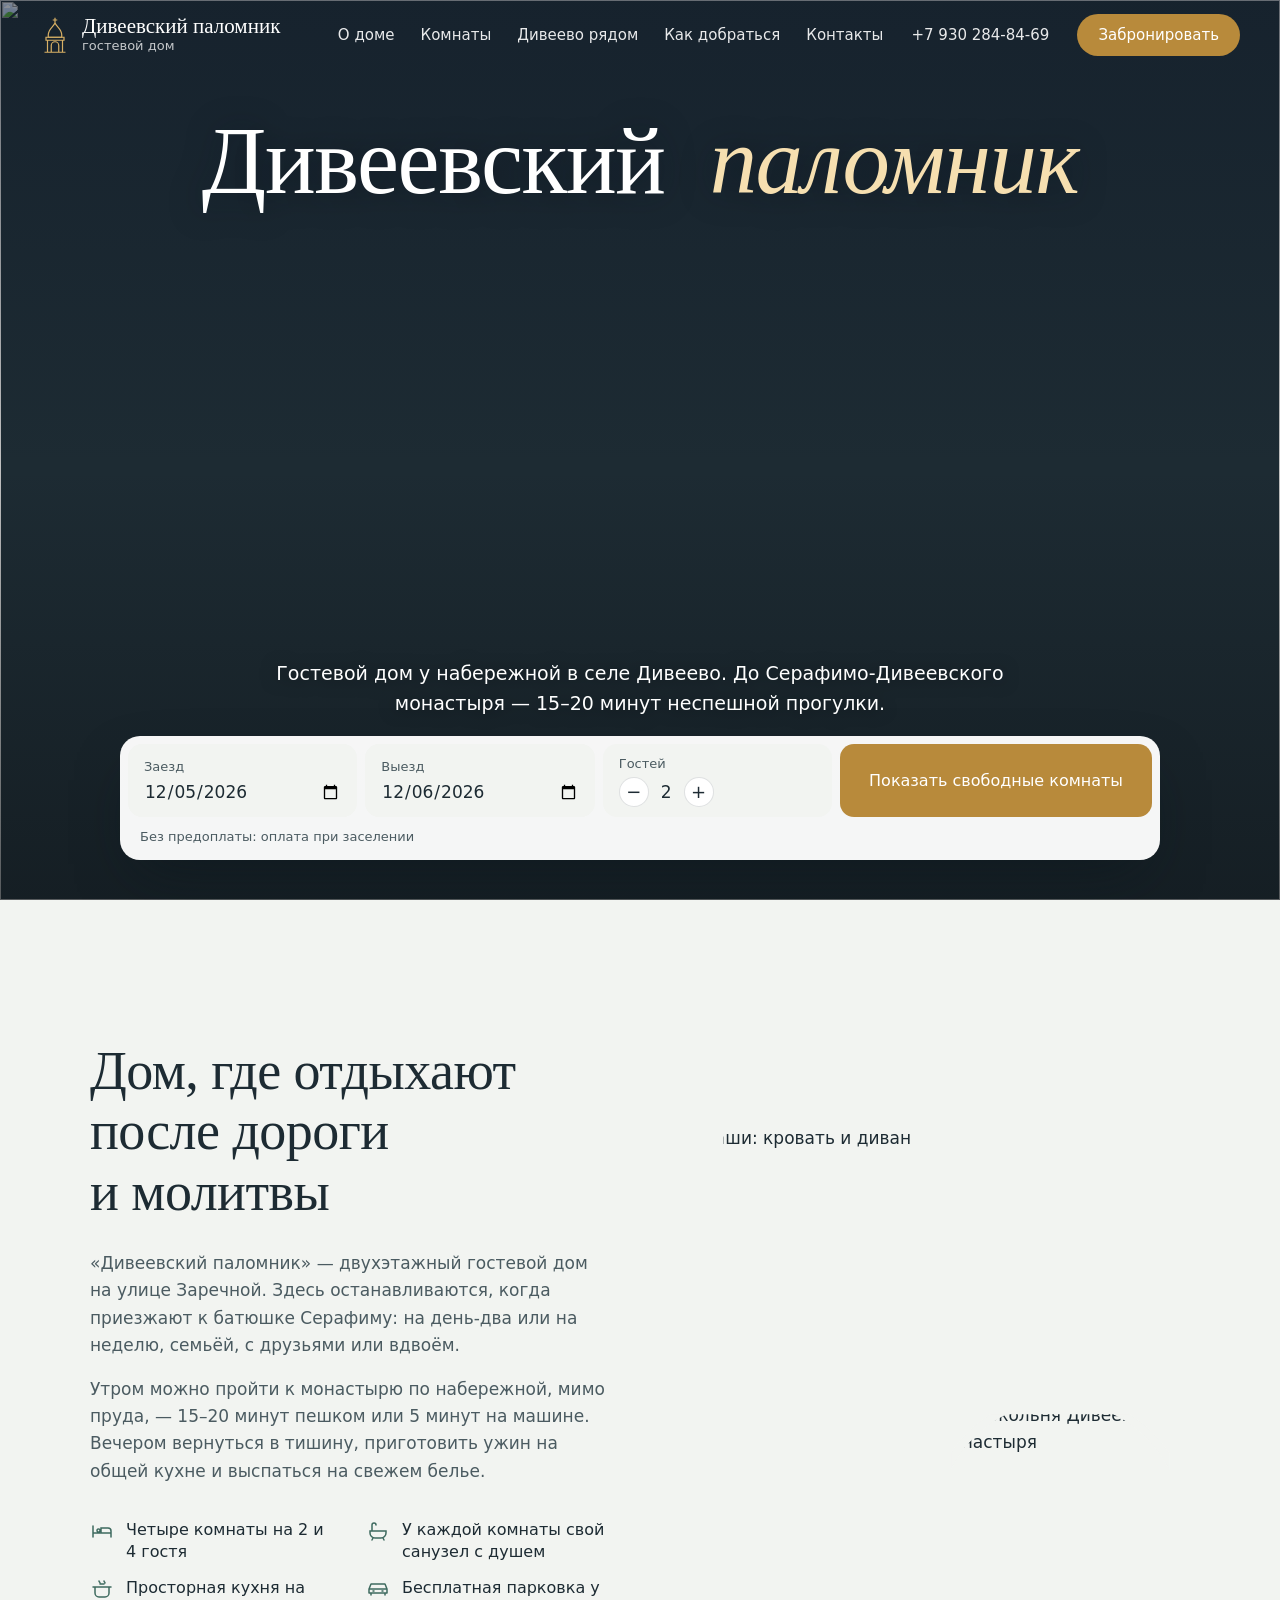
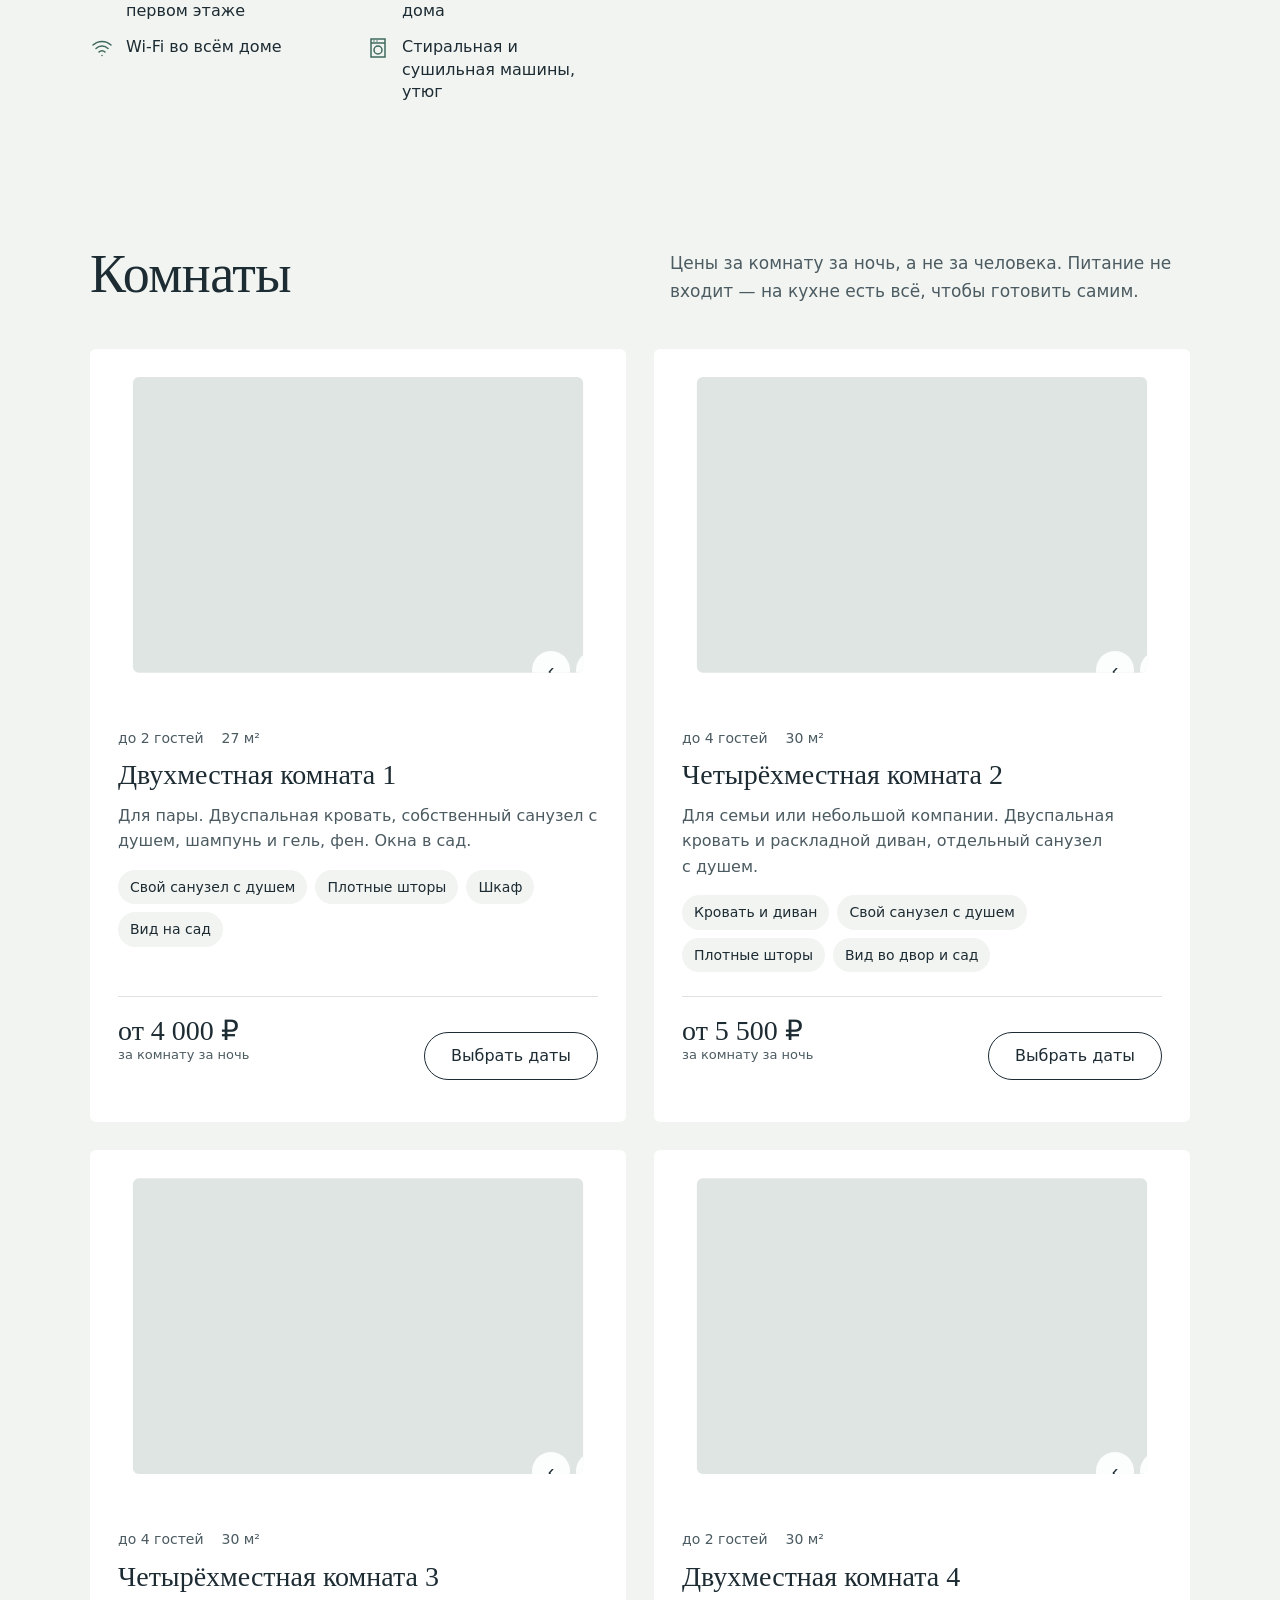
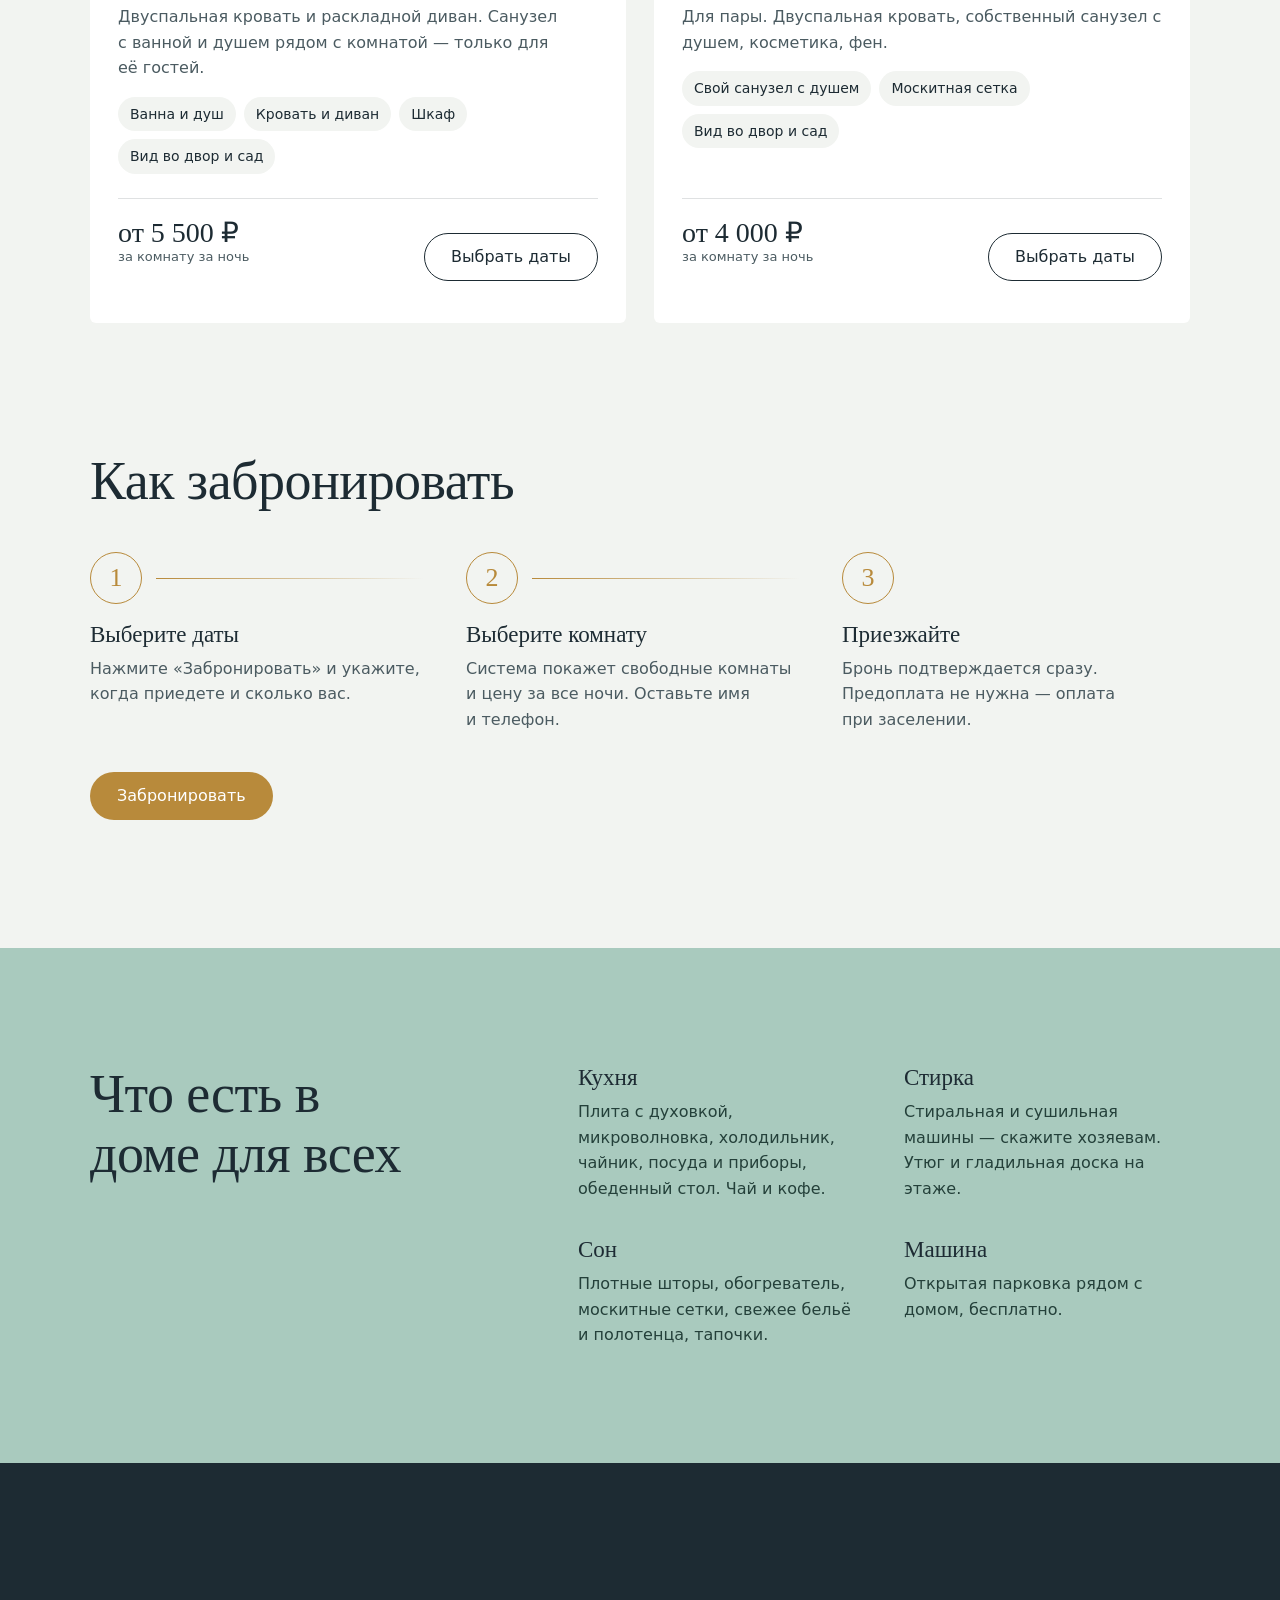
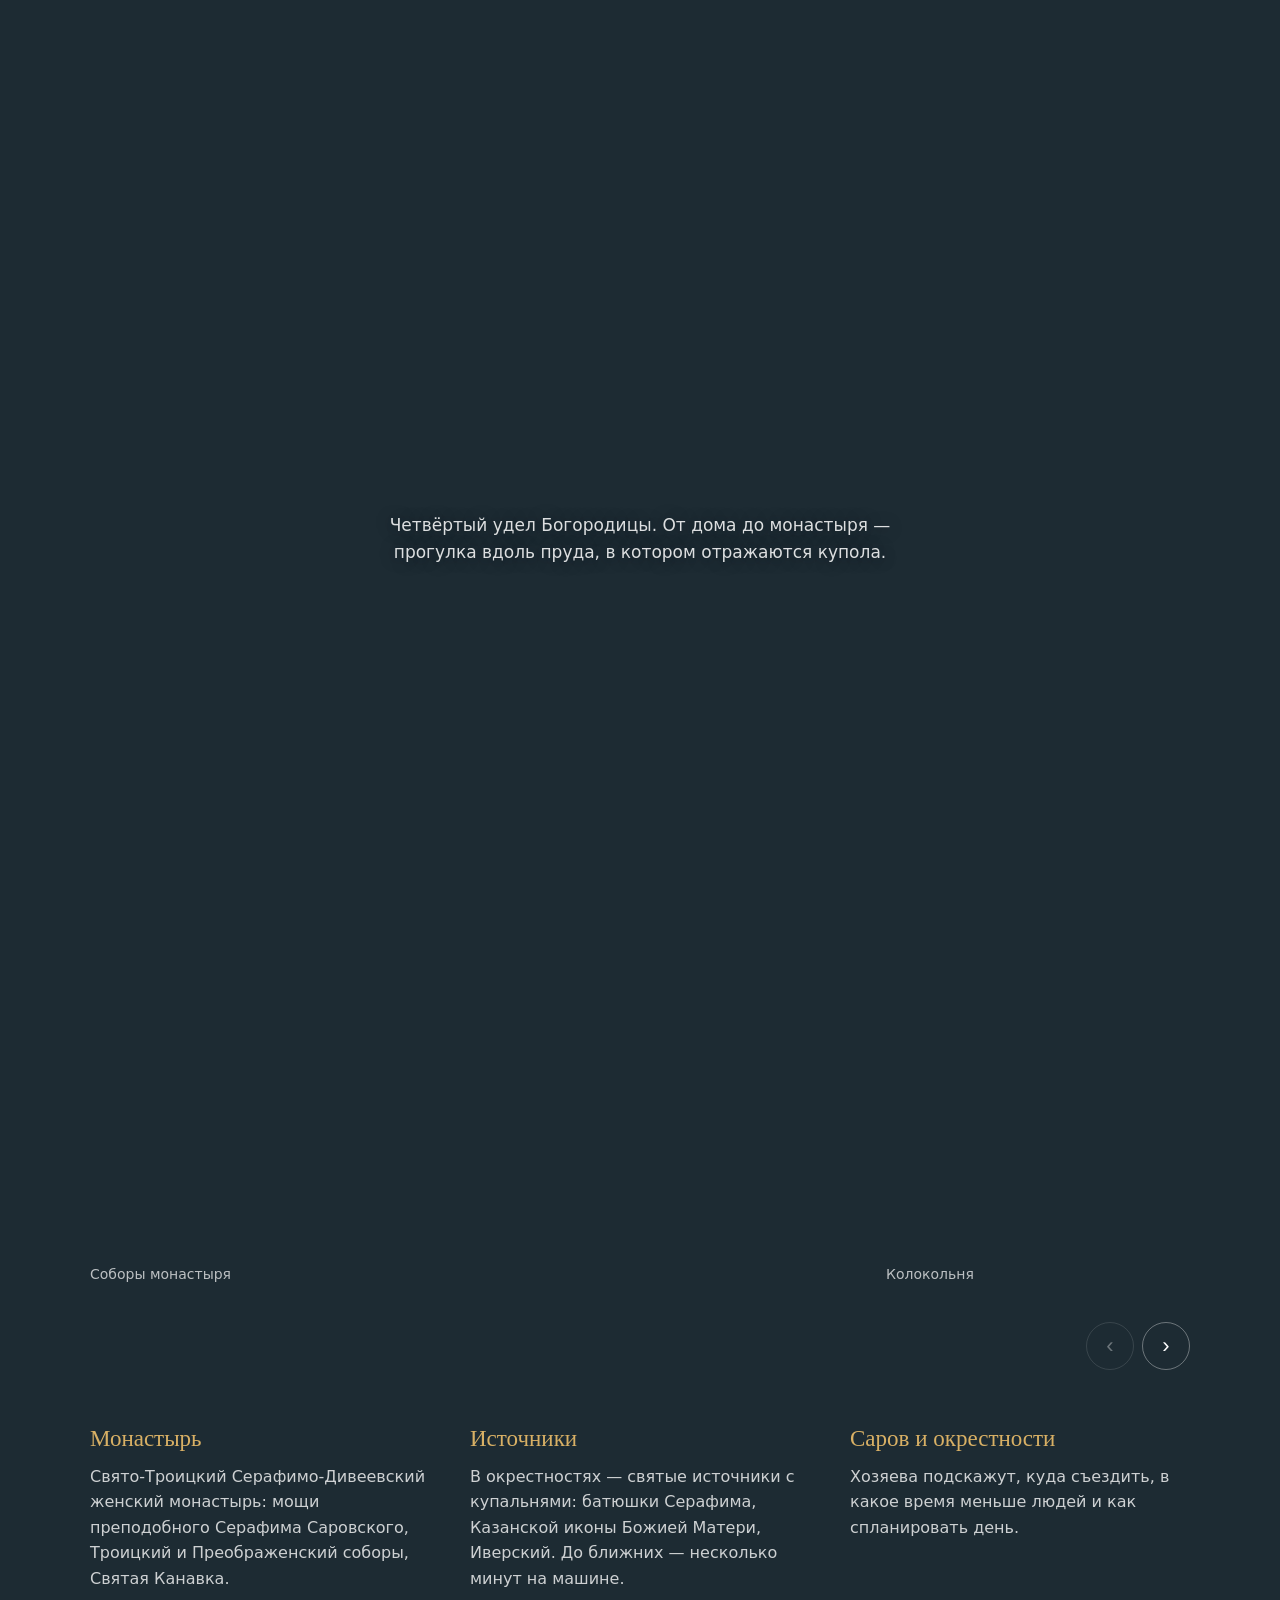
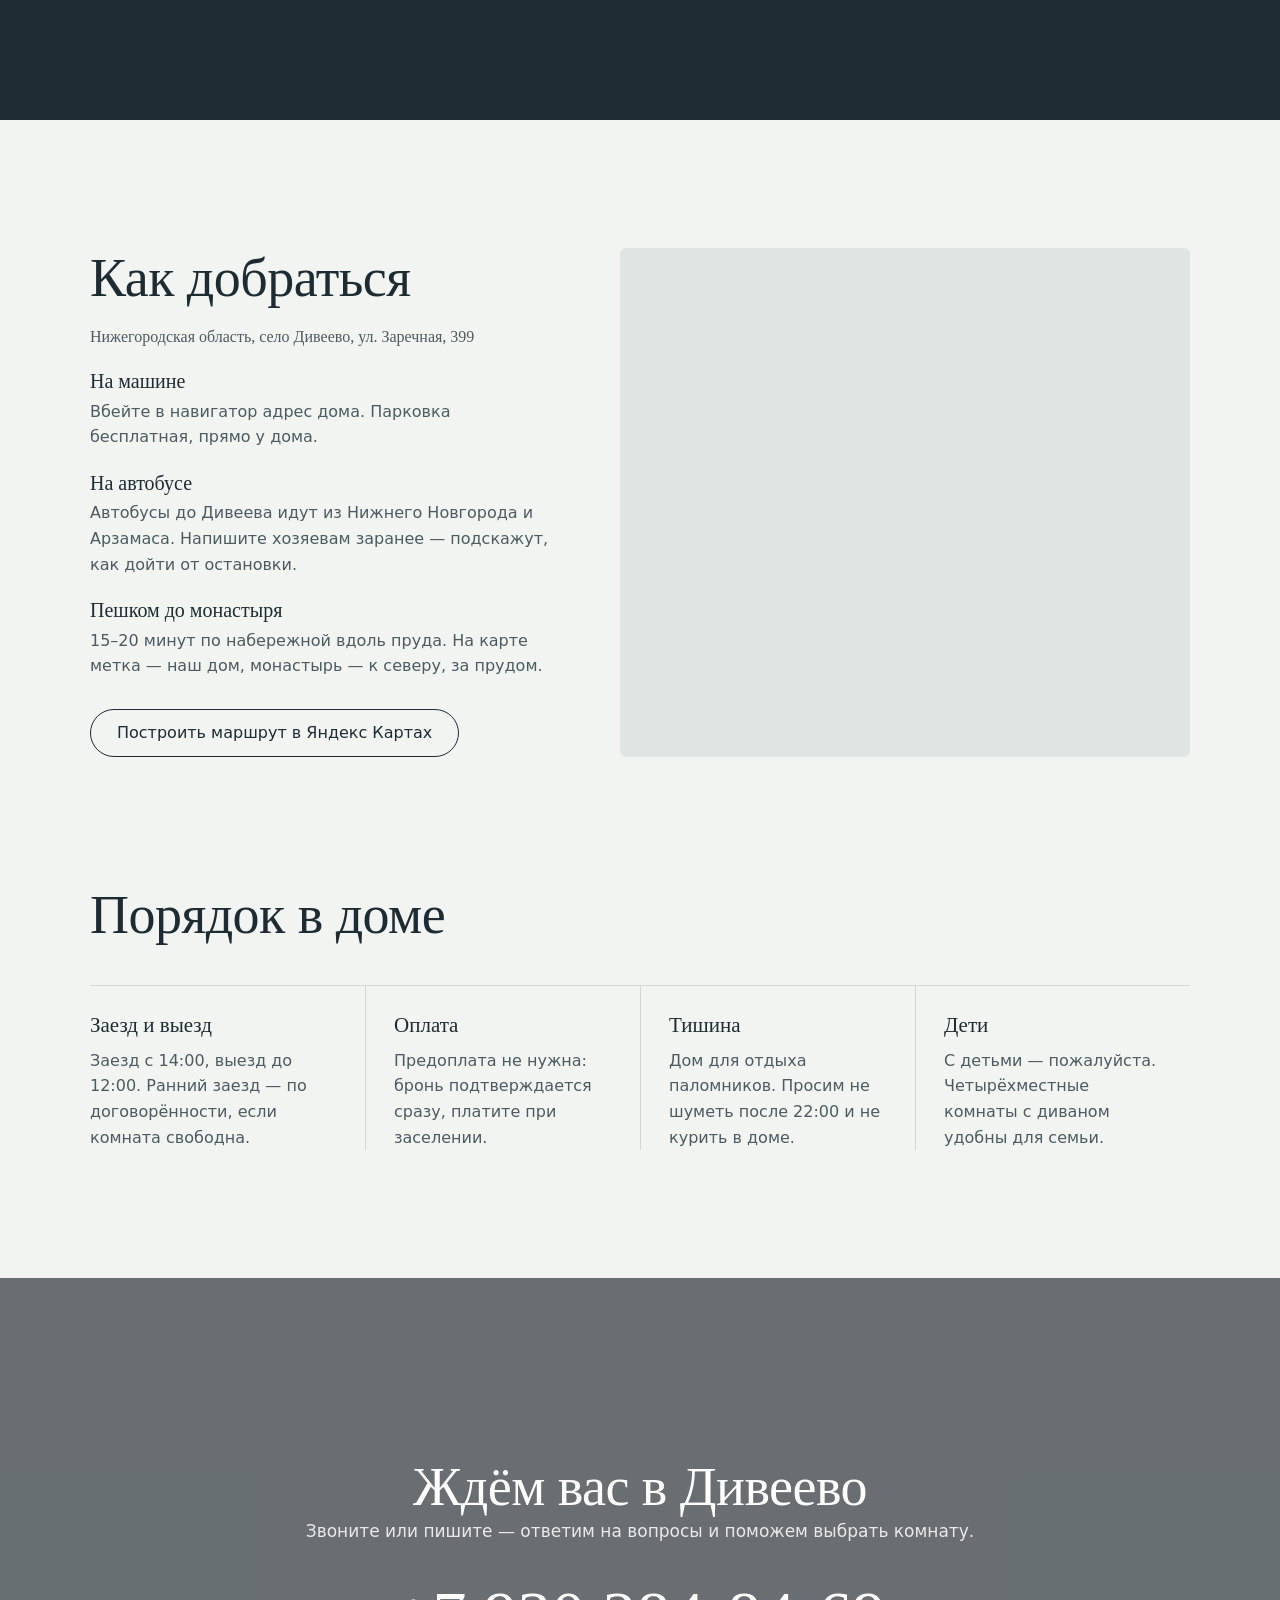
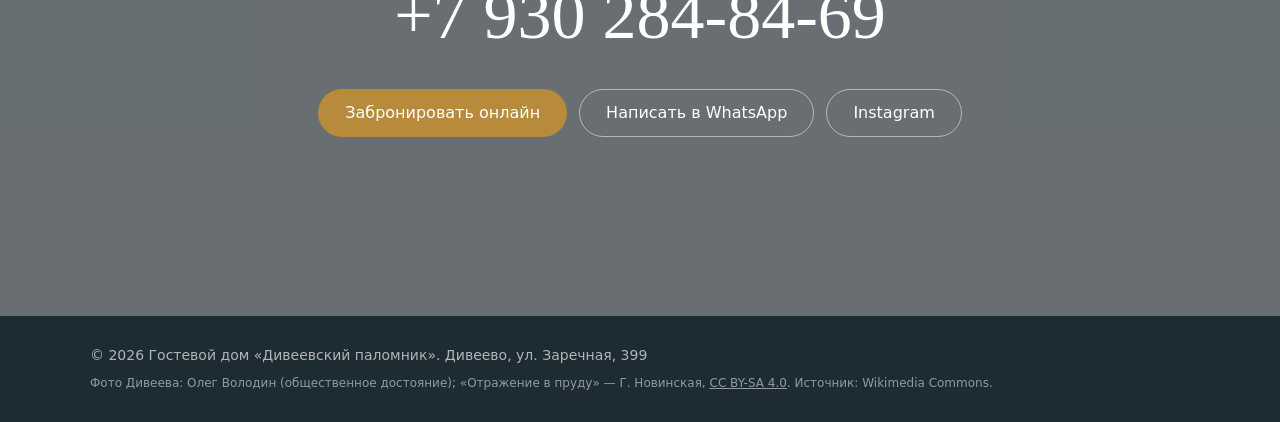
==== commit 3d11dd0c: "Allow linked site media and fonts" ====
--- a/index.html
+++ b/index.html
@@ -12,7 +12,7 @@
 <link rel="canonical" href="https://makariy1997.github.io/diveevskii_palomnik/">
 <meta property="og:type" content="website">
 <meta name="theme-color" content="#1d2b33">
-<meta http-equiv="Content-Security-Policy" content="default-src 'self'; script-src 'self'; style-src 'self'; img-src 'self' data:; font-src 'self'; frame-src https://www.openstreetmap.org; connect-src 'self'; base-uri 'self'; form-action 'self'; object-src 'none'">
+<meta http-equiv="Content-Security-Policy" content="default-src 'self'; script-src 'self'; style-src 'self'; img-src 'self' data: https://anilibriabro.github.io; font-src 'self' https://anilibriabro.github.io; frame-src https://www.openstreetmap.org; connect-src 'self'; base-uri 'self'; form-action 'self'; object-src 'none'">
 <meta name="referrer" content="strict-origin-when-cross-origin">
 <link rel="icon" href="https://anilibriabro.github.io/diveevo-palomnik/img/favicon.svg" type="image/svg+xml">
 <link rel="stylesheet" href="fonts/fonts.css?v=202610291808">
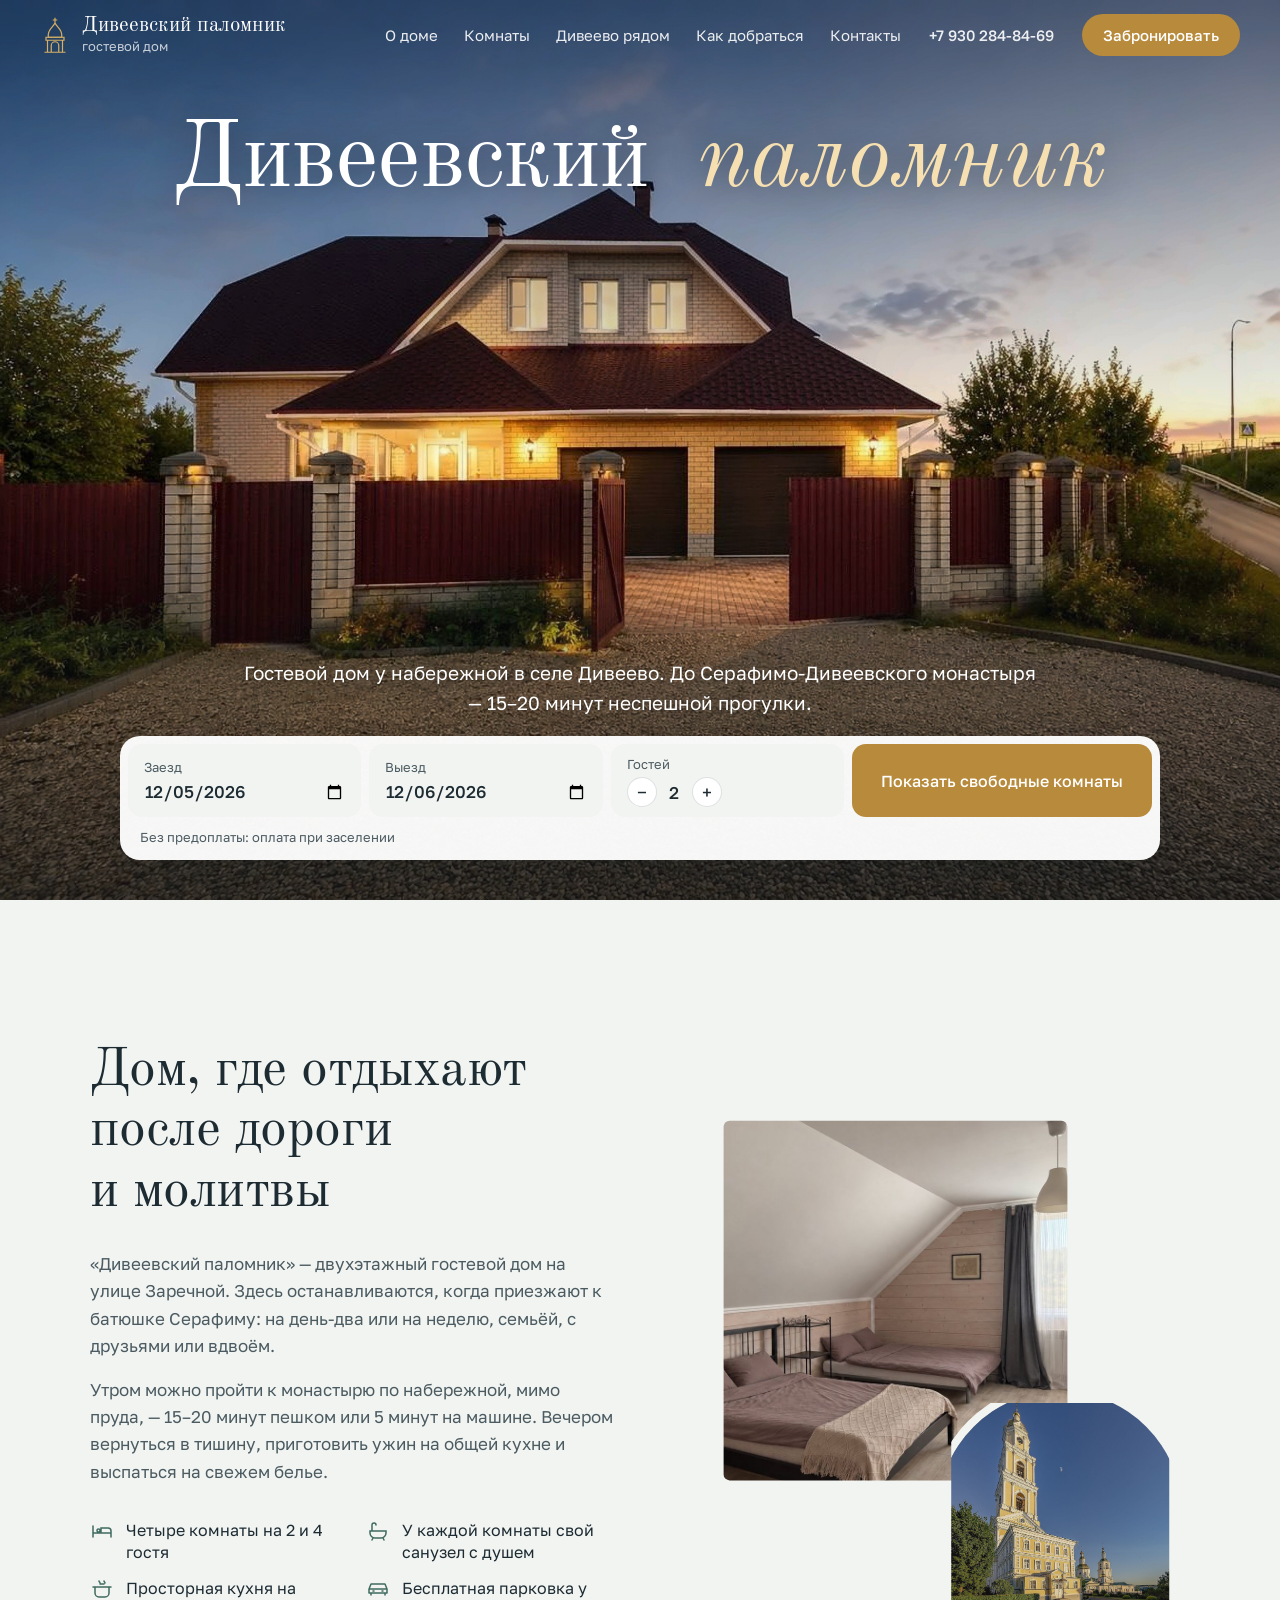
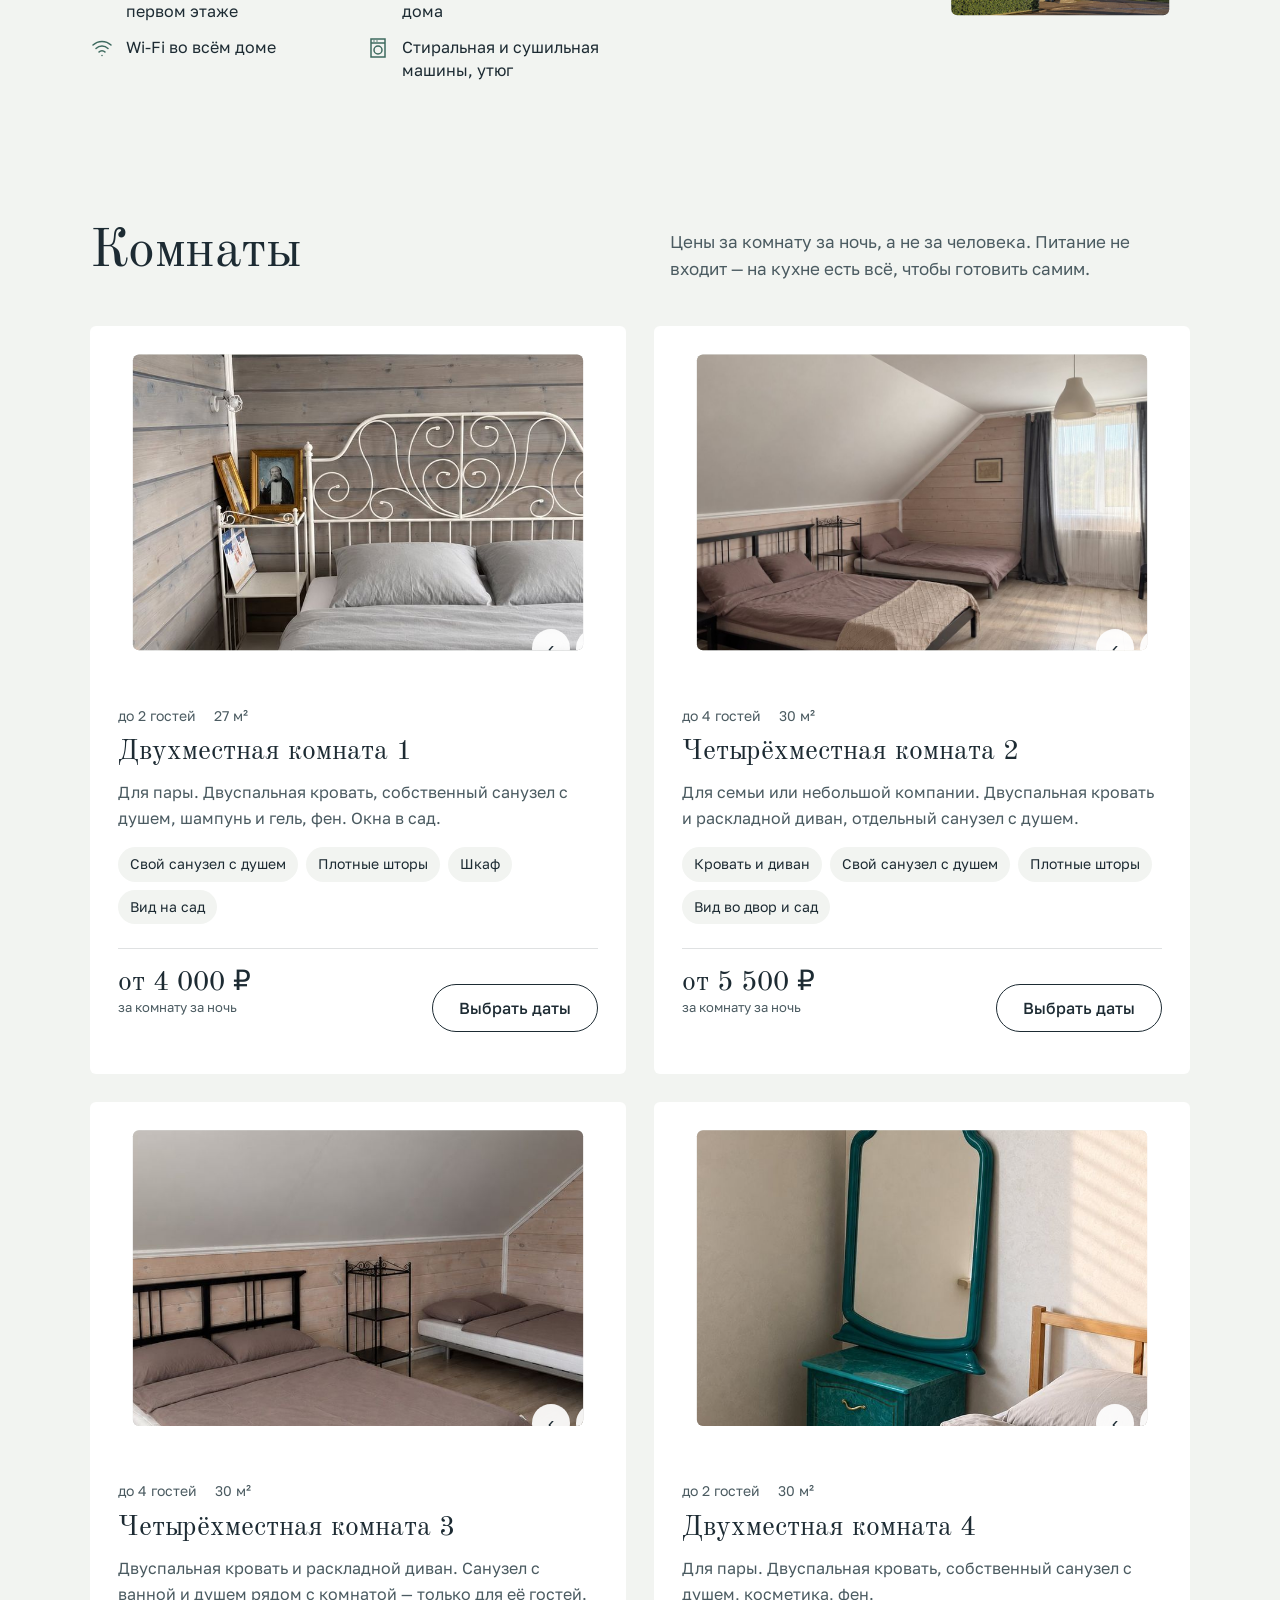
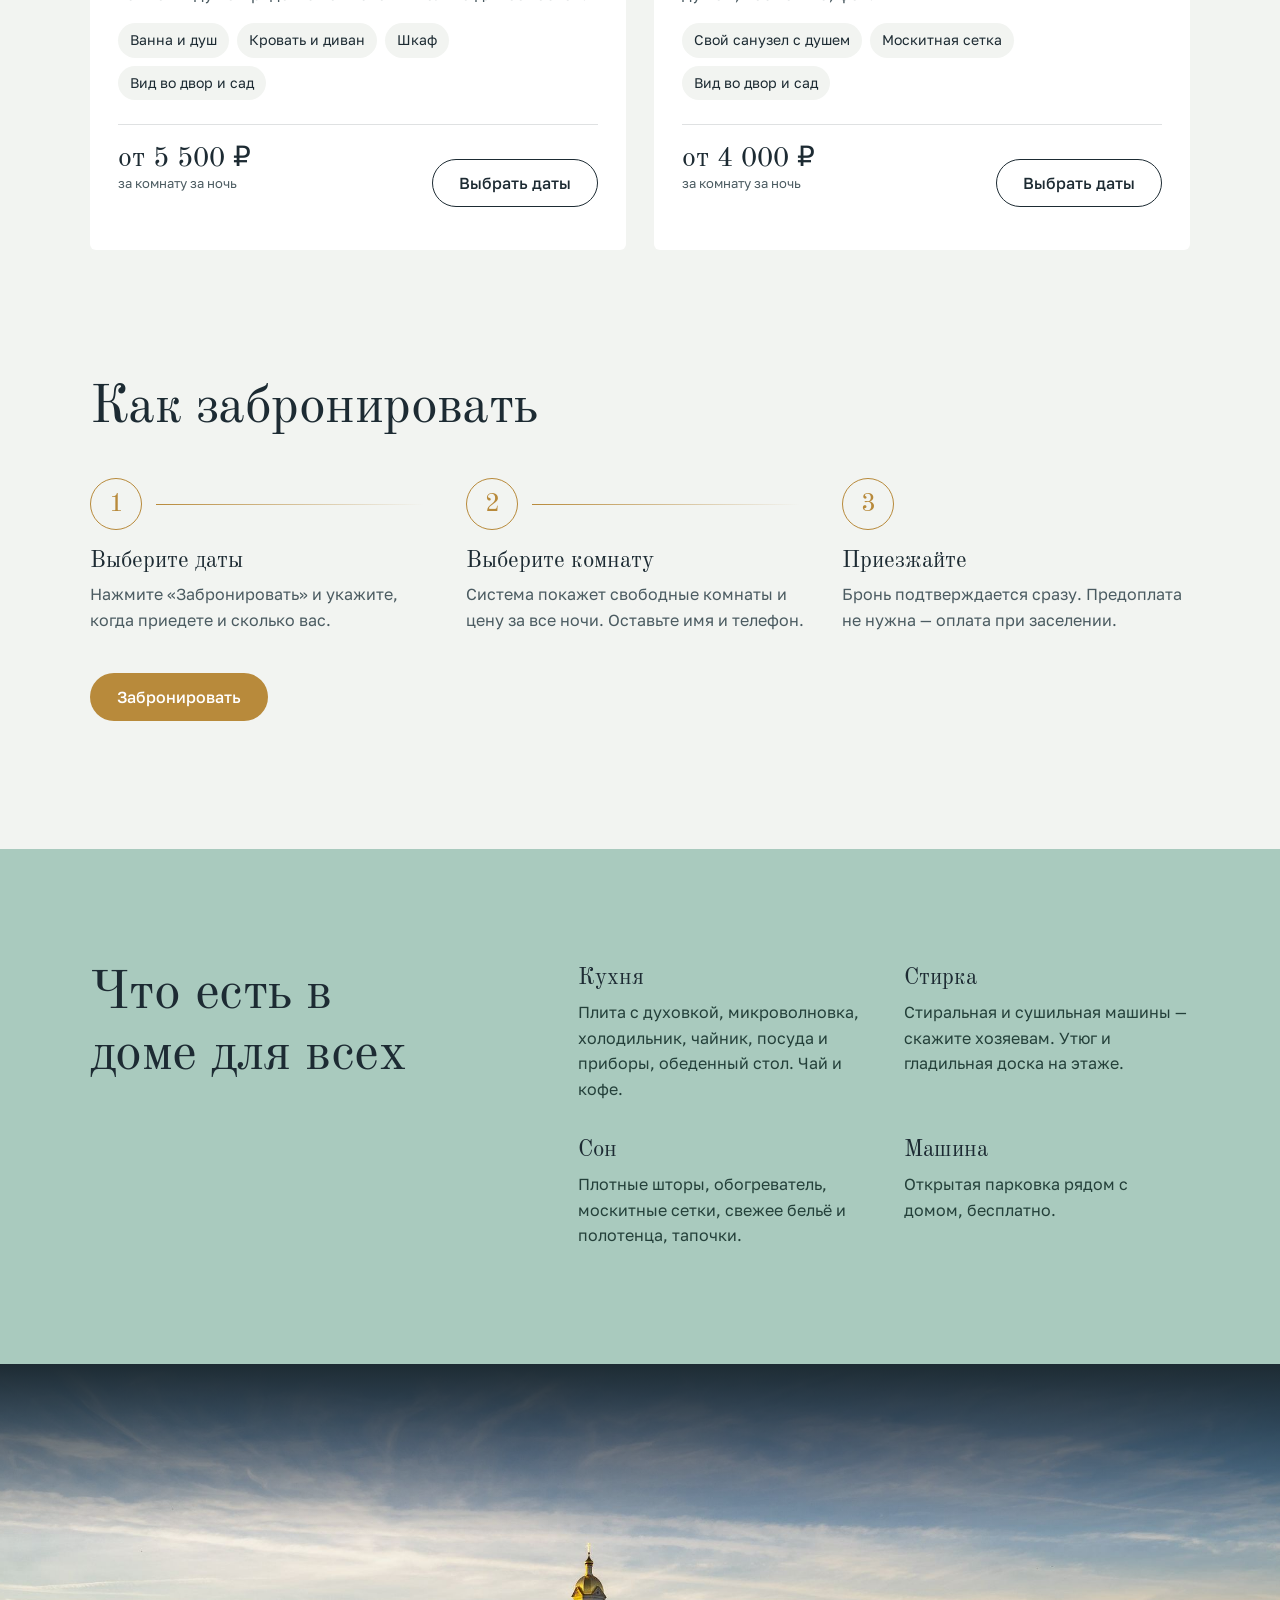
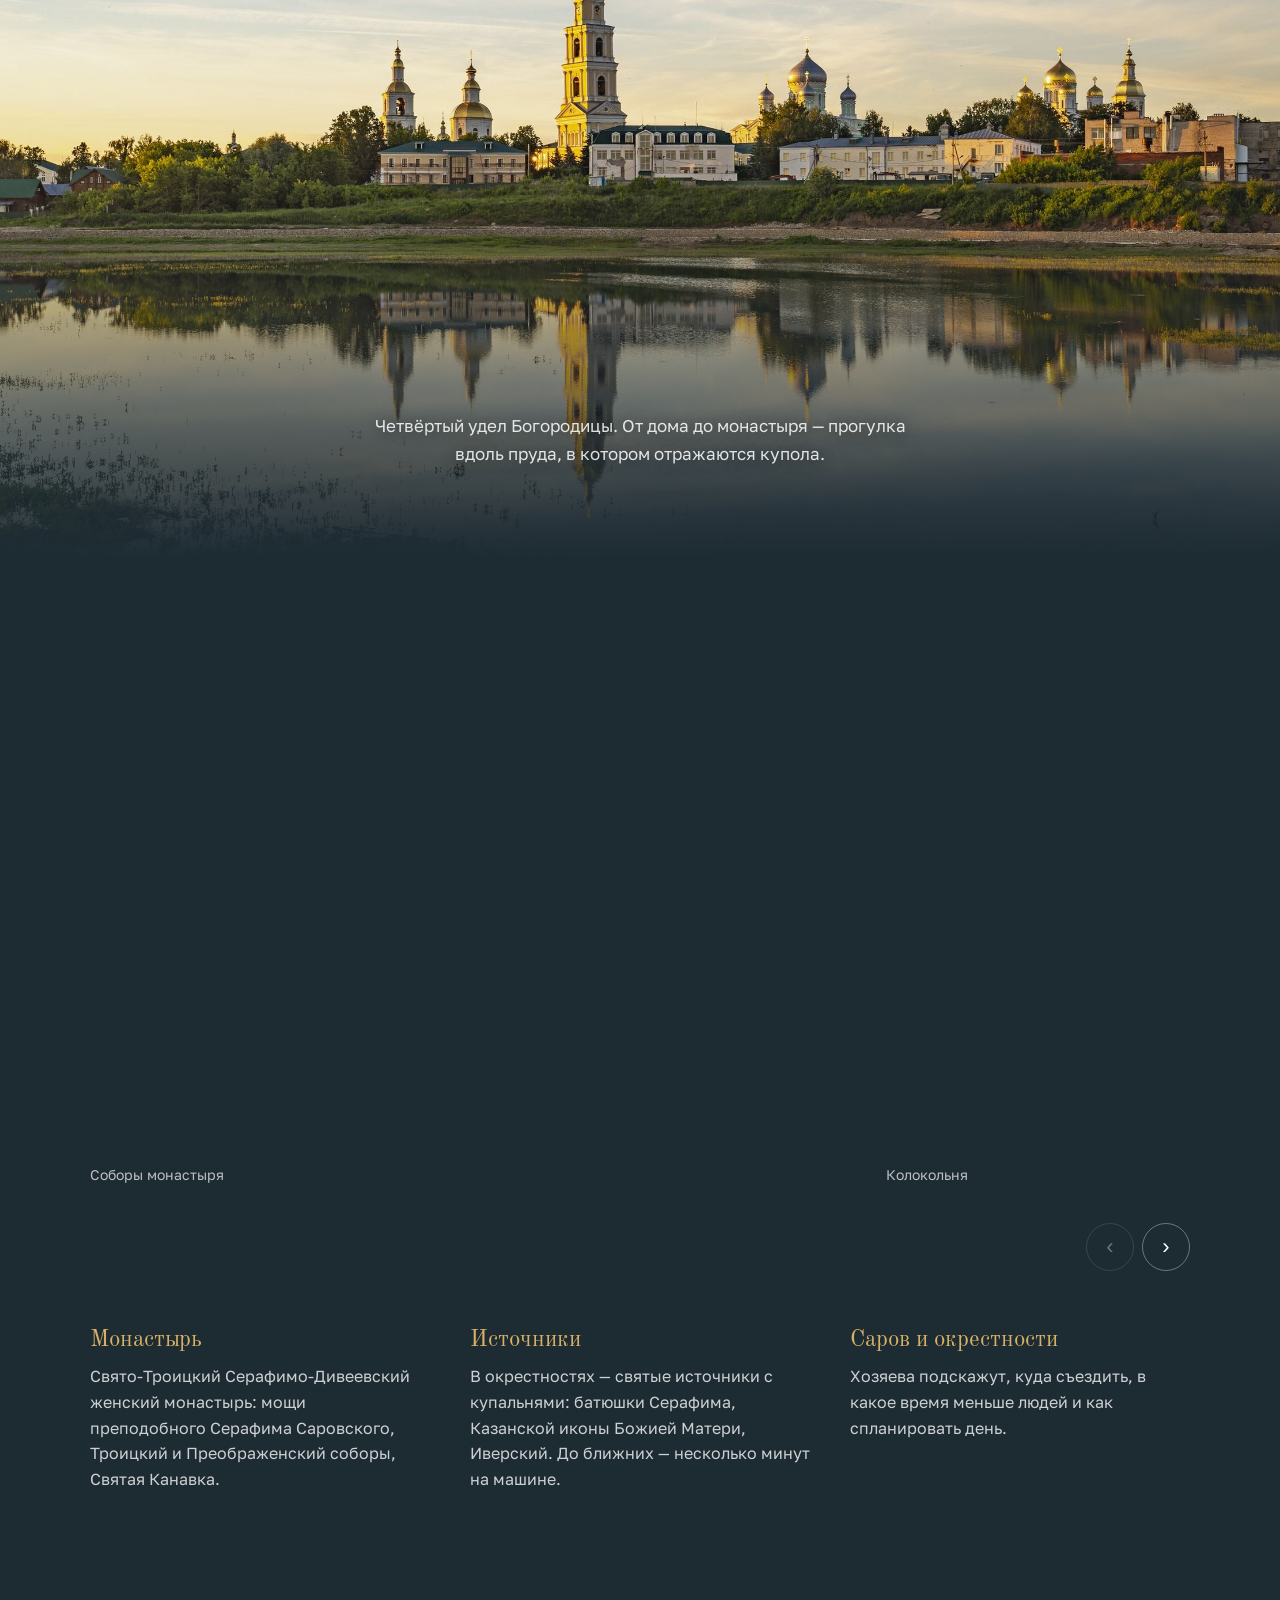
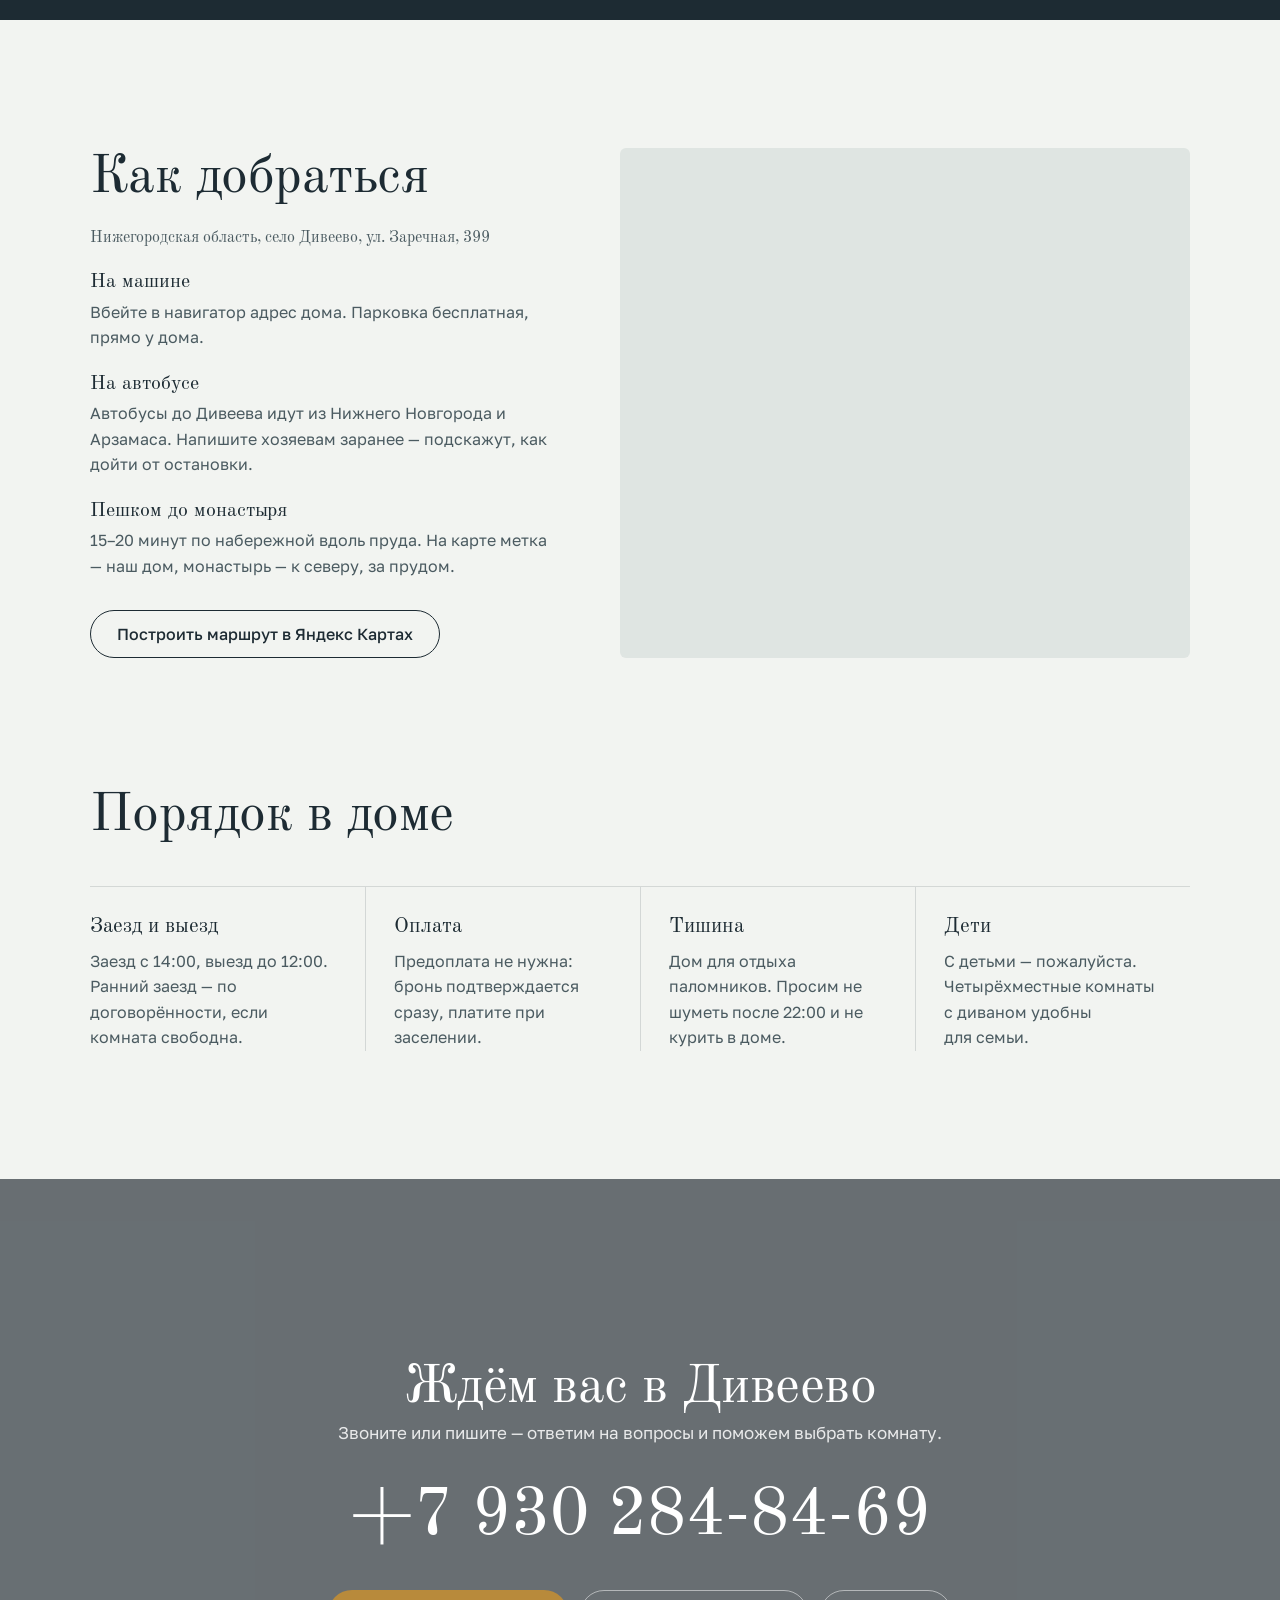
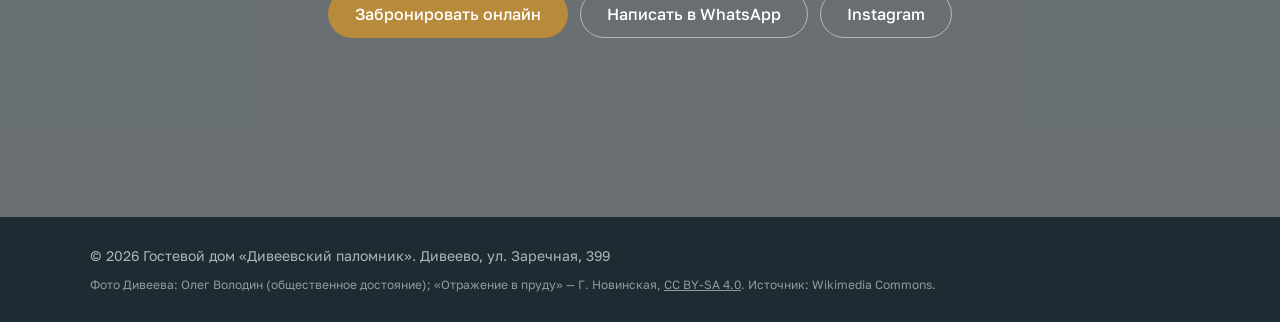
==== commit e7ad02bf: "Add local site images and fonts" ====
--- a/index.html
+++ b/index.html
@@ -7,16 +7,16 @@
 <meta name="description" content="Гостевой дом «Дивеевский паломник» в селе Дивеево: четыре комнаты с собственным санузлом, общая кухня, парковка. 15–20 минут пешком по набережной до Серафимо-Дивеевского монастыря. Онлайн-бронирование без предоплаты.">
 <meta property="og:title" content="Дивеевский паломник — гостевой дом в Дивеево">
 <meta property="og:description" content="Четыре комнаты в 15 минутах пешком от монастыря. Бронирование онлайн без предоплаты.">
-<meta property="og:image" content="https://anilibriabro.github.io/diveevo-palomnik/img/og.jpg">
+<meta property="og:image" content="img/og.jpg">
 <meta property="og:url" content="https://makariy1997.github.io/diveevskii_palomnik/">
 <link rel="canonical" href="https://makariy1997.github.io/diveevskii_palomnik/">
 <meta property="og:type" content="website">
 <meta name="theme-color" content="#1d2b33">
-<meta http-equiv="Content-Security-Policy" content="default-src 'self'; script-src 'self'; style-src 'self'; img-src 'self' data: https://anilibriabro.github.io; font-src 'self' https://anilibriabro.github.io; frame-src https://www.openstreetmap.org; connect-src 'self'; base-uri 'self'; form-action 'self'; object-src 'none'">
+<meta http-equiv="Content-Security-Policy" content="default-src 'self'; script-src 'self'; style-src 'self'; img-src 'self' data:; font-src 'self'; frame-src https://www.openstreetmap.org; connect-src 'self'; base-uri 'self'; form-action 'self'; object-src 'none'">
 <meta name="referrer" content="strict-origin-when-cross-origin">
-<link rel="icon" href="https://anilibriabro.github.io/diveevo-palomnik/img/favicon.svg" type="image/svg+xml">
+<link rel="icon" href="img/favicon.svg" type="image/svg+xml">
 <link rel="stylesheet" href="fonts/fonts.css?v=202610291808">
-<link rel="preload" as="image" href="https://anilibriabro.github.io/diveevo-palomnik/img/hero.jpg">
+<link rel="preload" as="image" href="img/hero.jpg">
 <link rel="stylesheet" href="styles.css?v=202610291808">
 </head>
 <body>
@@ -54,7 +54,7 @@
 
 <section class="hero" aria-labelledby="hero-title">
   <div class="hero__media" aria-hidden="true">
-    <img src="https://anilibriabro.github.io/diveevo-palomnik/img/hero-1600.jpg" srcset="https://anilibriabro.github.io/diveevo-palomnik/img/hero-1600.jpg 1600w, img/hero.jpg 2560w" sizes="100vw" alt="" width="2560" height="1706" fetchpriority="high">
+    <img src="img/hero-1600.jpg" srcset="img/hero-1600.jpg 1600w, img/hero.jpg 2560w" sizes="100vw" alt="" width="2560" height="1706" fetchpriority="high">
   </div>
   <div class="hero__shade" aria-hidden="true"></div>
 
@@ -105,8 +105,8 @@
       </ul>
     </div>
     <figure class="about__photos">
-      <img class="about__p1" src="https://anilibriabro.github.io/diveevo-palomnik/img/room2-1.jpg" alt="Четырёхместная комната под скатом крыши: кровать и диван" loading="lazy" width="1200" height="900">
-      <img class="about__p2" src="https://anilibriabro.github.io/diveevo-palomnik/img/tower.jpg" alt="Колокольня Дивеевского монастыря" loading="lazy" width="1600" height="1443">
+      <img class="about__p1" src="img/room2-1.jpg" alt="Четырёхместная комната под скатом крыши: кровать и диван" loading="lazy" width="1200" height="900">
+      <img class="about__p2" src="img/tower.jpg" alt="Колокольня Дивеевского монастыря" loading="lazy" width="1600" height="1443">
     </figure>
   </div>
 </section>
@@ -147,7 +147,7 @@
 
 <section class="place" id="diveevo" aria-labelledby="place-title">
   <div class="pond" data-pond>
-    <img class="pond__img" src="https://anilibriabro.github.io/diveevo-palomnik/img/pond.jpg" alt="Дивеевский монастырь над прудом на закате" loading="lazy" width="2400" height="1493">
+    <img class="pond__img" src="img/pond.jpg" alt="Дивеевский монастырь над прудом на закате" loading="lazy" width="2400" height="1493">
     <div class="pond__shade" aria-hidden="true"></div>
     <div class="pond__body">
       <h2 class="pond__title" id="place-title">Дивеево рядом</h2>
@@ -156,11 +156,11 @@
     </div>
   </div>
   <div class="strip" data-strip tabindex="0" aria-label="Фотографии Дивеева">
-    <figure><img src="https://anilibriabro.github.io/diveevo-palomnik/img/place-1.jpg" alt="Соборы Дивеевского монастыря" loading="lazy" width="1600" height="1053"><figcaption>Соборы монастыря</figcaption></figure>
-    <figure><img src="https://anilibriabro.github.io/diveevo-palomnik/img/place-3.jpg" alt="Колокольня монастыря на фоне розового неба" loading="lazy" width="1600" height="1361"><figcaption>Колокольня</figcaption></figure>
-    <figure><img src="https://anilibriabro.github.io/diveevo-palomnik/img/place-4.jpg" alt="Монастырь отражается в пруду" loading="lazy" width="1600" height="1047"><figcaption>Отражение в пруду</figcaption></figure>
-    <figure><img src="https://anilibriabro.github.io/diveevo-palomnik/img/place-5.jpg" alt="Собор вечером, при луне" loading="lazy" width="1600" height="1217"><figcaption>Вечер у собора</figcaption></figure>
-    <figure><img src="https://anilibriabro.github.io/diveevo-palomnik/img/place-6.jpg" alt="Монастырский сад с деревянными крестами" loading="lazy" width="1600" height="1067"><figcaption>Монастырский сад</figcaption></figure>
+    <figure><img src="img/place-1.jpg" alt="Соборы Дивеевского монастыря" loading="lazy" width="1600" height="1053"><figcaption>Соборы монастыря</figcaption></figure>
+    <figure><img src="img/place-3.jpg" alt="Колокольня монастыря на фоне розового неба" loading="lazy" width="1600" height="1361"><figcaption>Колокольня</figcaption></figure>
+    <figure><img src="img/place-4.jpg" alt="Монастырь отражается в пруду" loading="lazy" width="1600" height="1047"><figcaption>Отражение в пруду</figcaption></figure>
+    <figure><img src="img/place-5.jpg" alt="Собор вечером, при луне" loading="lazy" width="1600" height="1217"><figcaption>Вечер у собора</figcaption></figure>
+    <figure><img src="img/place-6.jpg" alt="Монастырский сад с деревянными крестами" loading="lazy" width="1600" height="1067"><figcaption>Монастырский сад</figcaption></figure>
   </div>
   <div class="wrap strip-nav">
     <button type="button" aria-label="Предыдущие фото" data-strip-step="-1">‹</button>
@@ -214,7 +214,7 @@
 </section>
 
 <section class="contact" id="kontakty" aria-labelledby="contact-title">
-  <div class="contact__media" aria-hidden="true"><img src="https://anilibriabro.github.io/diveevo-palomnik/img/evening.jpg" alt="" loading="lazy" width="1600" height="1071"></div>
+  <div class="contact__media" aria-hidden="true"><img src="img/evening.jpg" alt="" loading="lazy" width="1600" height="1071"></div>
   <div class="wrap contact__body">
     <h2 id="contact-title">Ждём вас в Дивеево</h2>
     <p>Звоните или пишите — ответим на вопросы и поможем выбрать комнату.</p>
--- a/fonts/fonts.css
+++ b/fonts/fonts.css
@@ -4,7 +4,7 @@
   font-style: normal;
   font-weight: 400;
   font-display: swap;
-  src: url(https://anilibriabro.github.io/diveevo-palomnik/fonts/GolosText-400-cyrillic-ext.woff2) format('woff2');
+  src: url(GolosText-400-cyrillic-ext.woff2) format('woff2');
   unicode-range: U+0460-052F, U+1C80-1C8A, U+20B4, U+2DE0-2DFF, U+A640-A69F, U+FE2E-FE2F;
 }
 @font-face {
@@ -12,7 +12,7 @@
   font-style: normal;
   font-weight: 400;
   font-display: swap;
-  src: url(https://anilibriabro.github.io/diveevo-palomnik/fonts/GolosText-400-cyrillic.woff2) format('woff2');
+  src: url(GolosText-400-cyrillic.woff2) format('woff2');
   unicode-range: U+0301, U+0400-045F, U+0490-0491, U+04B0-04B1, U+2116;
 }
 @font-face {
@@ -20,7 +20,7 @@
   font-style: normal;
   font-weight: 400;
   font-display: swap;
-  src: url(https://anilibriabro.github.io/diveevo-palomnik/fonts/GolosText-400-latin.woff2) format('woff2');
+  src: url(GolosText-400-latin.woff2) format('woff2');
   unicode-range: U+0000-00FF, U+0131, U+0152-0153, U+02BB-02BC, U+02C6, U+02DA, U+02DC, U+0304, U+0308, U+0329, U+2000-206F, U+20AC, U+2122, U+2191, U+2193, U+2212, U+2215, U+FEFF, U+FFFD;
 }
 @font-face {
@@ -28,7 +28,7 @@
   font-style: normal;
   font-weight: 500;
   font-display: swap;
-  src: url(https://anilibriabro.github.io/diveevo-palomnik/fonts/GolosText-500-cyrillic-ext.woff2) format('woff2');
+  src: url(GolosText-500-cyrillic-ext.woff2) format('woff2');
   unicode-range: U+0460-052F, U+1C80-1C8A, U+20B4, U+2DE0-2DFF, U+A640-A69F, U+FE2E-FE2F;
 }
 @font-face {
@@ -36,7 +36,7 @@
   font-style: normal;
   font-weight: 500;
   font-display: swap;
-  src: url(https://anilibriabro.github.io/diveevo-palomnik/fonts/GolosText-500-cyrillic.woff2) format('woff2');
+  src: url(GolosText-500-cyrillic.woff2) format('woff2');
   unicode-range: U+0301, U+0400-045F, U+0490-0491, U+04B0-04B1, U+2116;
 }
 @font-face {
@@ -44,7 +44,7 @@
   font-style: normal;
   font-weight: 500;
   font-display: swap;
-  src: url(https://anilibriabro.github.io/diveevo-palomnik/fonts/GolosText-500-latin.woff2) format('woff2');
+  src: url(GolosText-500-latin.woff2) format('woff2');
   unicode-range: U+0000-00FF, U+0131, U+0152-0153, U+02BB-02BC, U+02C6, U+02DA, U+02DC, U+0304, U+0308, U+0329, U+2000-206F, U+20AC, U+2122, U+2191, U+2193, U+2212, U+2215, U+FEFF, U+FFFD;
 }
 @font-face {
@@ -52,7 +52,7 @@
   font-style: normal;
   font-weight: 600;
   font-display: swap;
-  src: url(https://anilibriabro.github.io/diveevo-palomnik/fonts/GolosText-600-cyrillic-ext.woff2) format('woff2');
+  src: url(GolosText-600-cyrillic-ext.woff2) format('woff2');
   unicode-range: U+0460-052F, U+1C80-1C8A, U+20B4, U+2DE0-2DFF, U+A640-A69F, U+FE2E-FE2F;
 }
 @font-face {
@@ -60,7 +60,7 @@
   font-style: normal;
   font-weight: 600;
   font-display: swap;
-  src: url(https://anilibriabro.github.io/diveevo-palomnik/fonts/GolosText-600-cyrillic.woff2) format('woff2');
+  src: url(GolosText-600-cyrillic.woff2) format('woff2');
   unicode-range: U+0301, U+0400-045F, U+0490-0491, U+04B0-04B1, U+2116;
 }
 @font-face {
@@ -68,7 +68,7 @@
   font-style: normal;
   font-weight: 600;
   font-display: swap;
-  src: url(https://anilibriabro.github.io/diveevo-palomnik/fonts/GolosText-600-latin.woff2) format('woff2');
+  src: url(GolosText-600-latin.woff2) format('woff2');
   unicode-range: U+0000-00FF, U+0131, U+0152-0153, U+02BB-02BC, U+02C6, U+02DA, U+02DC, U+0304, U+0308, U+0329, U+2000-206F, U+20AC, U+2122, U+2191, U+2193, U+2212, U+2215, U+FEFF, U+FFFD;
 }
 @font-face {
@@ -76,7 +76,7 @@
   font-style: italic;
   font-weight: 400;
   font-display: swap;
-  src: url(https://anilibriabro.github.io/diveevo-palomnik/fonts/OldStandardTT-400i-cyrillic-ext.woff2) format('woff2');
+  src: url(OldStandardTT-400i-cyrillic-ext.woff2) format('woff2');
   unicode-range: U+0460-052F, U+1C80-1C8A, U+20B4, U+2DE0-2DFF, U+A640-A69F, U+FE2E-FE2F;
 }
 @font-face {
@@ -84,7 +84,7 @@
   font-style: italic;
   font-weight: 400;
   font-display: swap;
-  src: url(https://anilibriabro.github.io/diveevo-palomnik/fonts/OldStandardTT-400i-cyrillic.woff2) format('woff2');
+  src: url(OldStandardTT-400i-cyrillic.woff2) format('woff2');
   unicode-range: U+0301, U+0400-045F, U+0490-0491, U+04B0-04B1, U+2116;
 }
 @font-face {
@@ -92,7 +92,7 @@
   font-style: italic;
   font-weight: 400;
   font-display: swap;
-  src: url(https://anilibriabro.github.io/diveevo-palomnik/fonts/OldStandardTT-400i-latin.woff2) format('woff2');
+  src: url(OldStandardTT-400i-latin.woff2) format('woff2');
   unicode-range: U+0000-00FF, U+0131, U+0152-0153, U+02BB-02BC, U+02C6, U+02DA, U+02DC, U+0304, U+0308, U+0329, U+2000-206F, U+20AC, U+2122, U+2191, U+2193, U+2212, U+2215, U+FEFF, U+FFFD;
 }
 @font-face {
@@ -100,7 +100,7 @@
   font-style: normal;
   font-weight: 400;
   font-display: swap;
-  src: url(https://anilibriabro.github.io/diveevo-palomnik/fonts/OldStandardTT-400-cyrillic-ext.woff2) format('woff2');
+  src: url(OldStandardTT-400-cyrillic-ext.woff2) format('woff2');
   unicode-range: U+0460-052F, U+1C80-1C8A, U+20B4, U+2DE0-2DFF, U+A640-A69F, U+FE2E-FE2F;
 }
 @font-face {
@@ -108,7 +108,7 @@
   font-style: normal;
   font-weight: 400;
   font-display: swap;
-  src: url(https://anilibriabro.github.io/diveevo-palomnik/fonts/OldStandardTT-400-cyrillic.woff2) format('woff2');
+  src: url(OldStandardTT-400-cyrillic.woff2) format('woff2');
   unicode-range: U+0301, U+0400-045F, U+0490-0491, U+04B0-04B1, U+2116;
 }
 @font-face {
@@ -116,7 +116,7 @@
   font-style: normal;
   font-weight: 400;
   font-display: swap;
-  src: url(https://anilibriabro.github.io/diveevo-palomnik/fonts/OldStandardTT-400-latin.woff2) format('woff2');
+  src: url(OldStandardTT-400-latin.woff2) format('woff2');
   unicode-range: U+0000-00FF, U+0131, U+0152-0153, U+02BB-02BC, U+02C6, U+02DA, U+02DC, U+0304, U+0308, U+0329, U+2000-206F, U+20AC, U+2122, U+2191, U+2193, U+2212, U+2215, U+FEFF, U+FFFD;
 }
 @font-face {
@@ -124,7 +124,7 @@
   font-style: normal;
   font-weight: 700;
   font-display: swap;
-  src: url(https://anilibriabro.github.io/diveevo-palomnik/fonts/OldStandardTT-700-cyrillic-ext.woff2) format('woff2');
+  src: url(OldStandardTT-700-cyrillic-ext.woff2) format('woff2');
   unicode-range: U+0460-052F, U+1C80-1C8A, U+20B4, U+2DE0-2DFF, U+A640-A69F, U+FE2E-FE2F;
 }
 @font-face {
@@ -132,7 +132,7 @@
   font-style: normal;
   font-weight: 700;
   font-display: swap;
-  src: url(https://anilibriabro.github.io/diveevo-palomnik/fonts/OldStandardTT-700-cyrillic.woff2) format('woff2');
+  src: url(OldStandardTT-700-cyrillic.woff2) format('woff2');
   unicode-range: U+0301, U+0400-045F, U+0490-0491, U+04B0-04B1, U+2116;
 }
 @font-face {
@@ -140,6 +140,6 @@
   font-style: normal;
   font-weight: 700;
   font-display: swap;
-  src: url(https://anilibriabro.github.io/diveevo-palomnik/fonts/OldStandardTT-700-latin.woff2) format('woff2');
+  src: url(OldStandardTT-700-latin.woff2) format('woff2');
   unicode-range: U+0000-00FF, U+0131, U+0152-0153, U+02BB-02BC, U+02C6, U+02DA, U+02DC, U+0304, U+0308, U+0329, U+2000-206F, U+20AC, U+2122, U+2191, U+2193, U+2212, U+2215, U+FEFF, U+FFFD;
 }
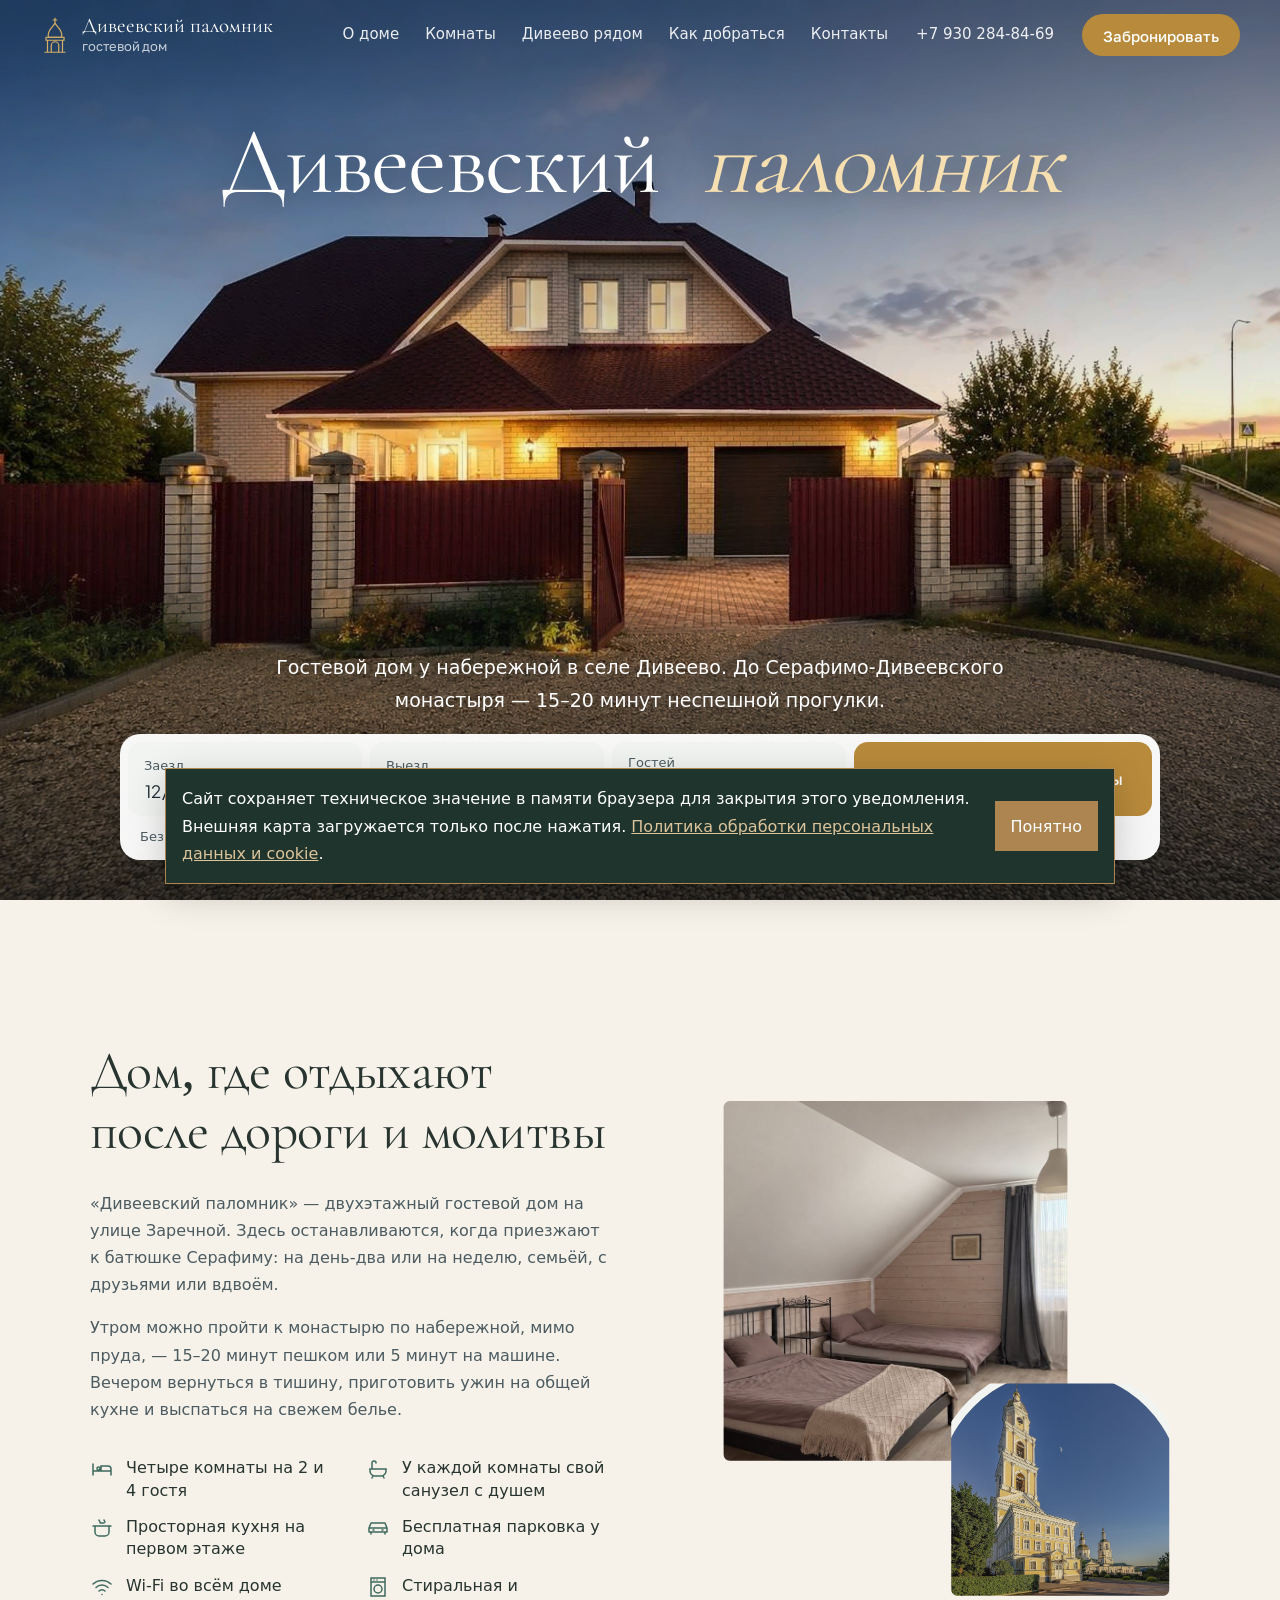
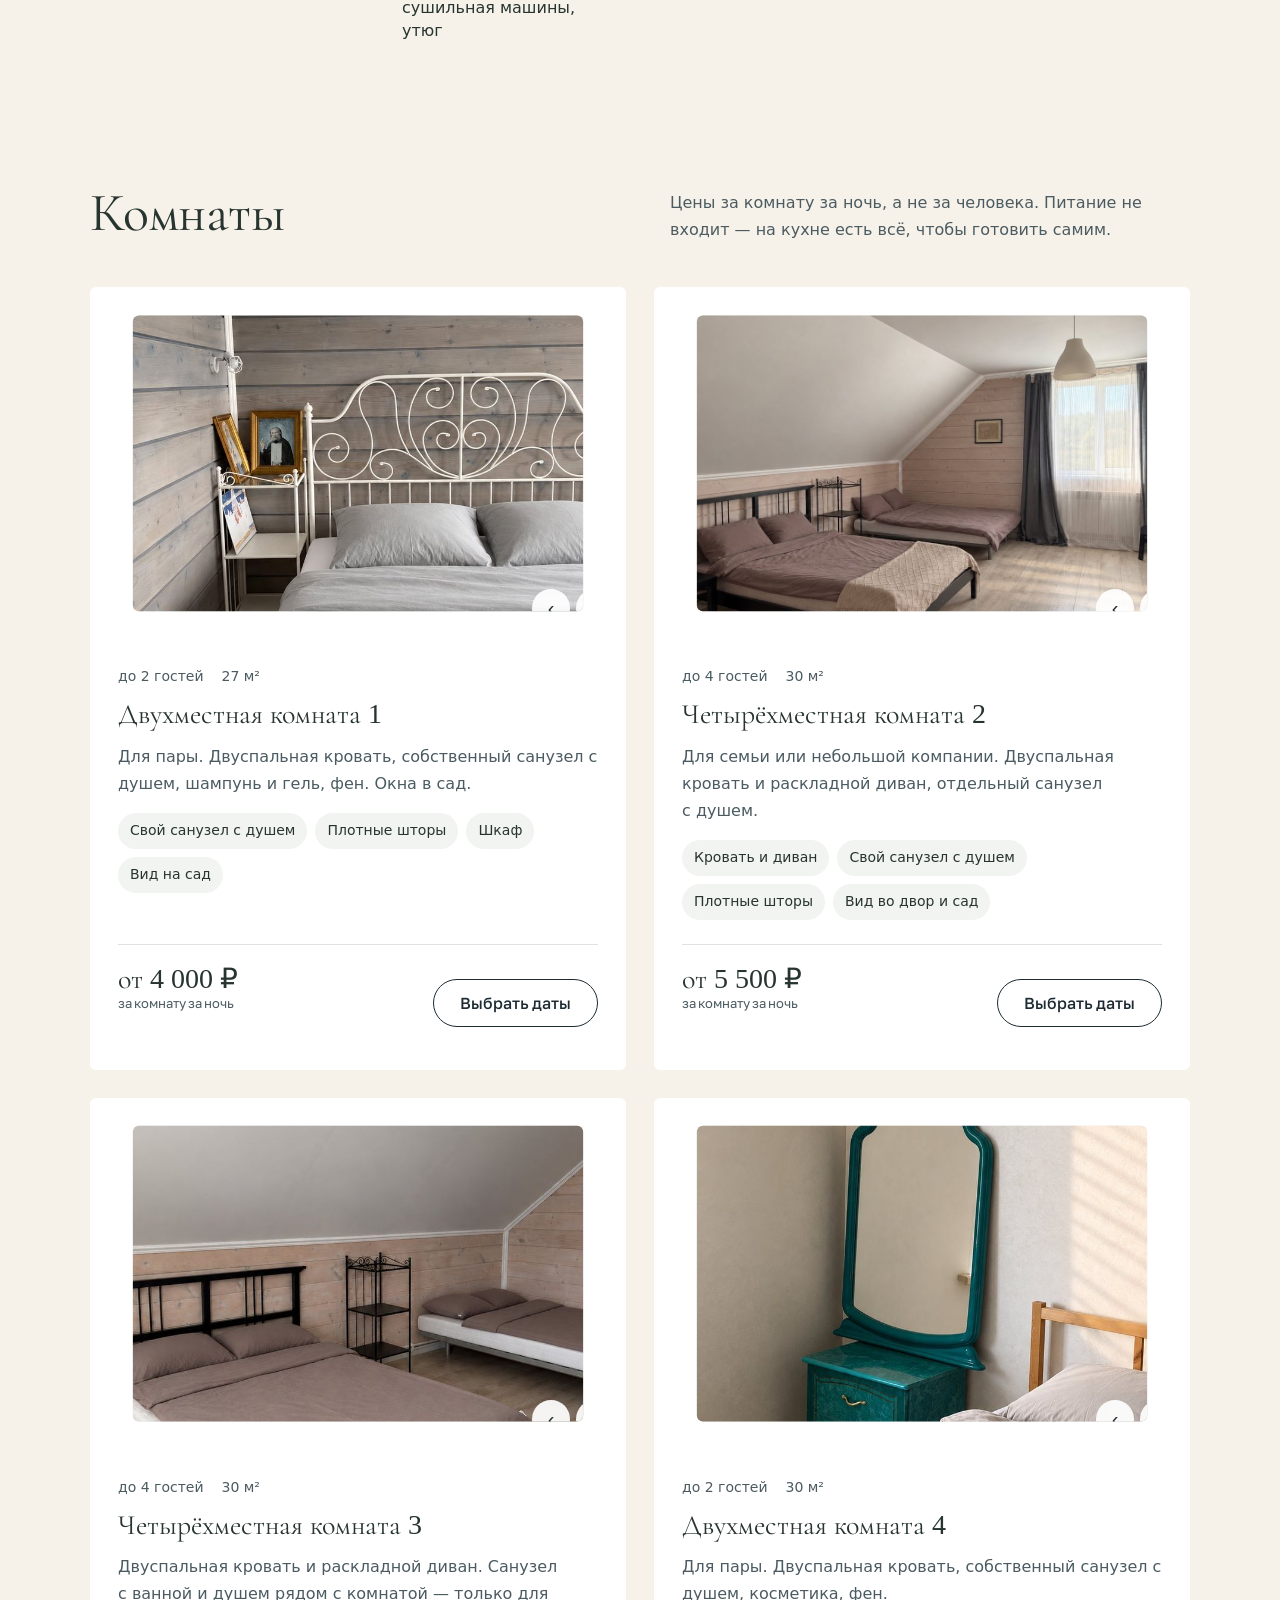
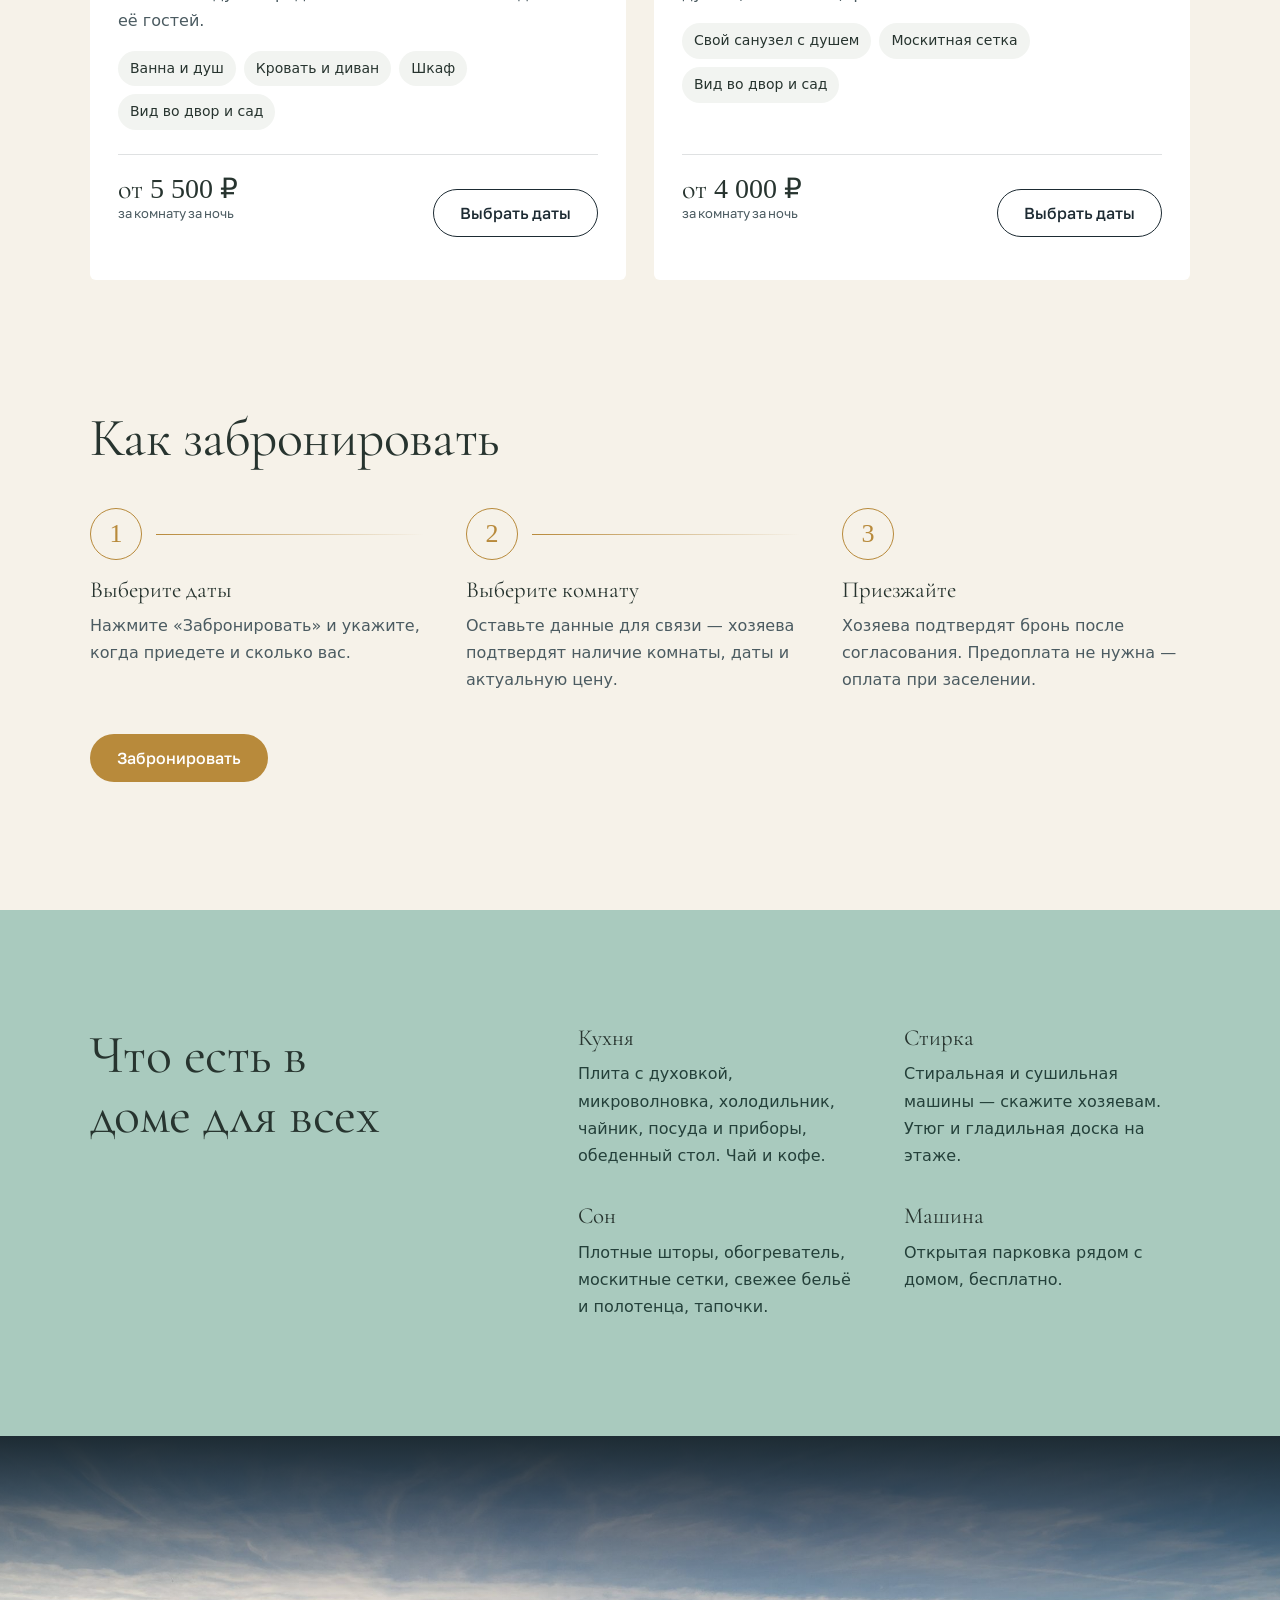
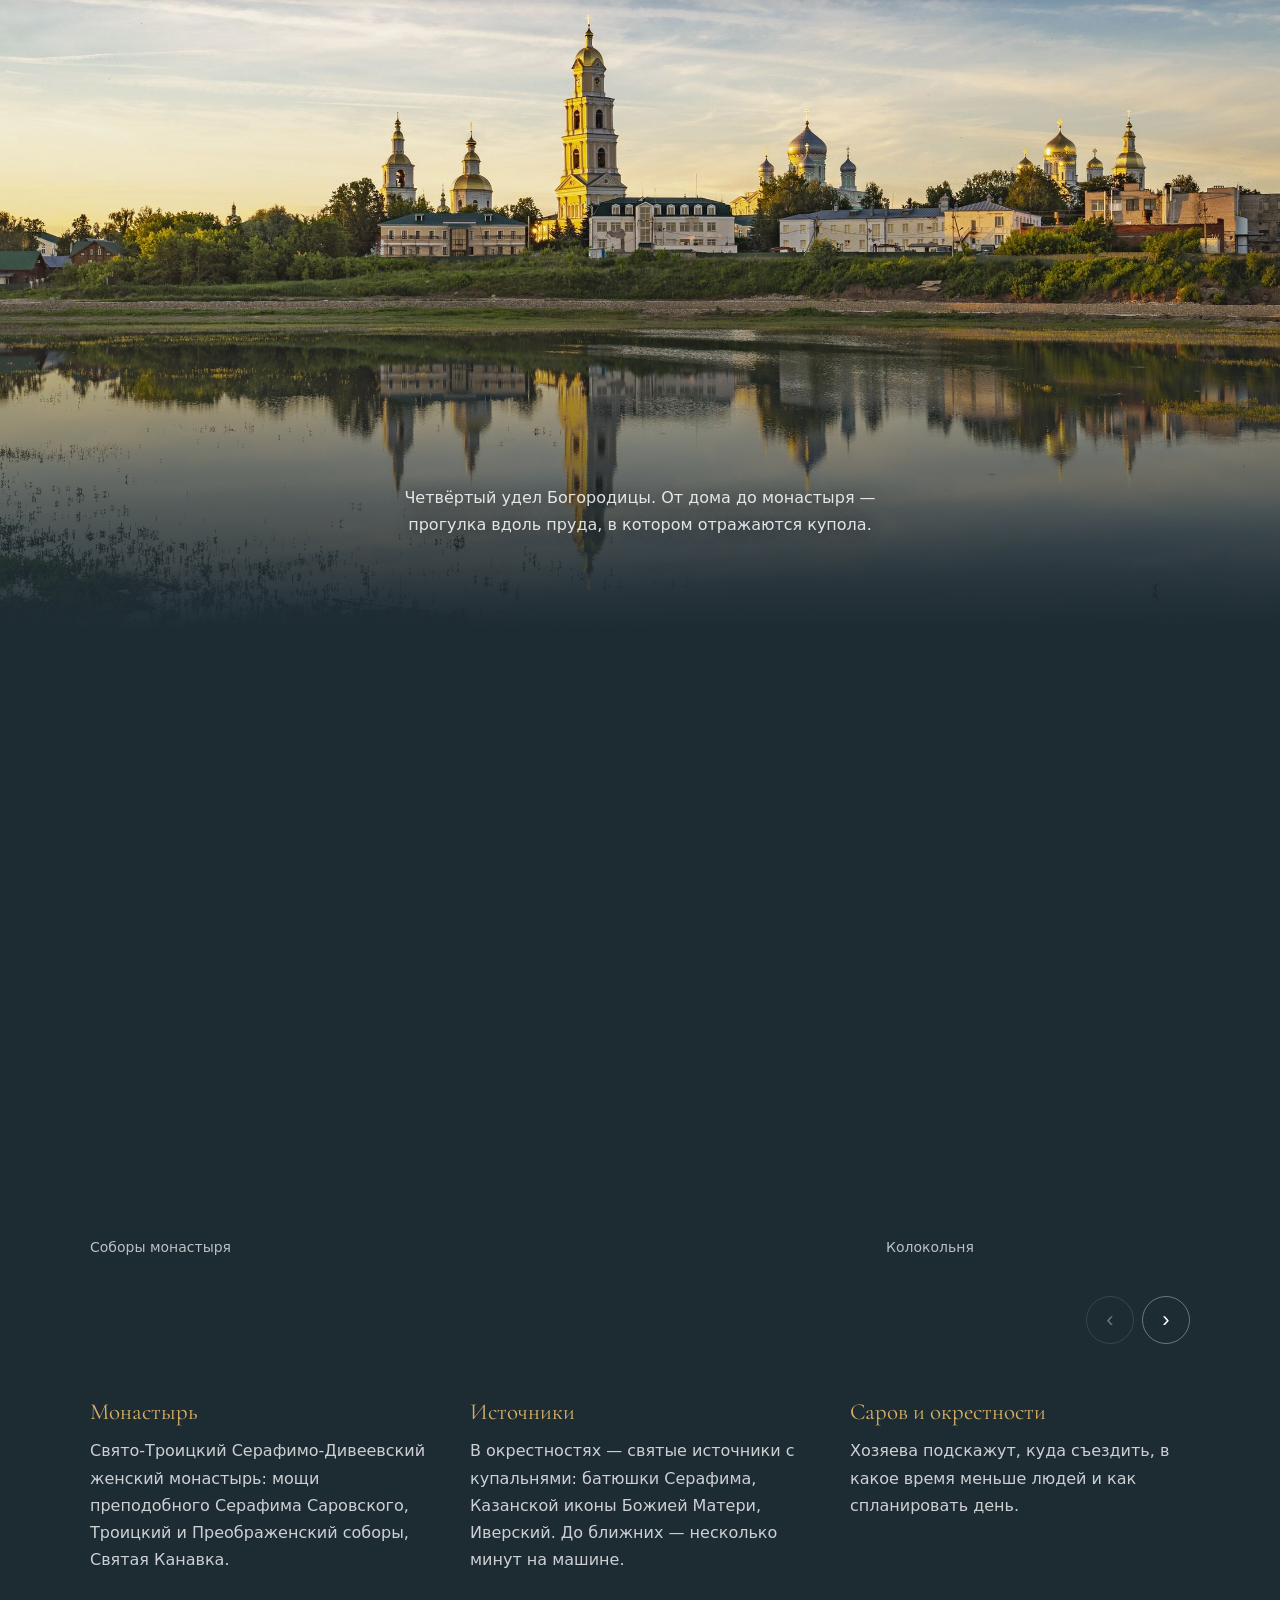
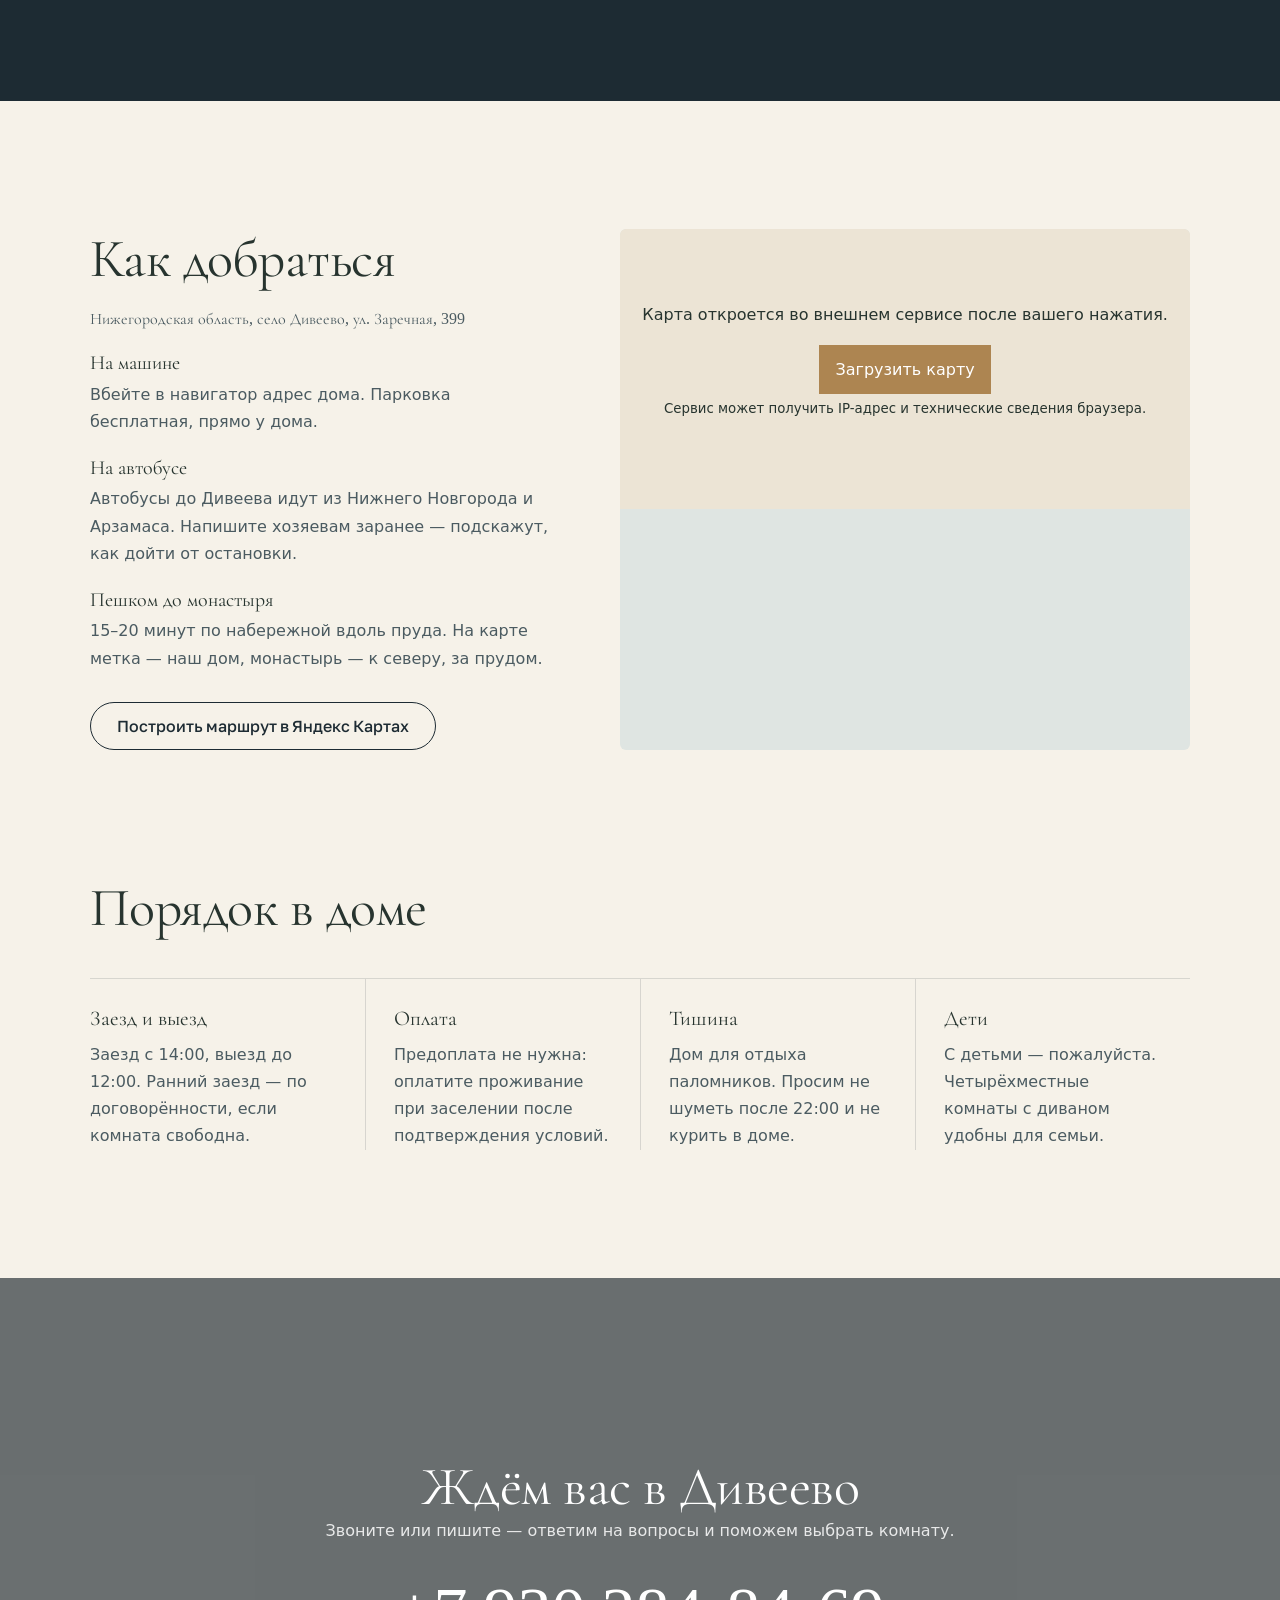
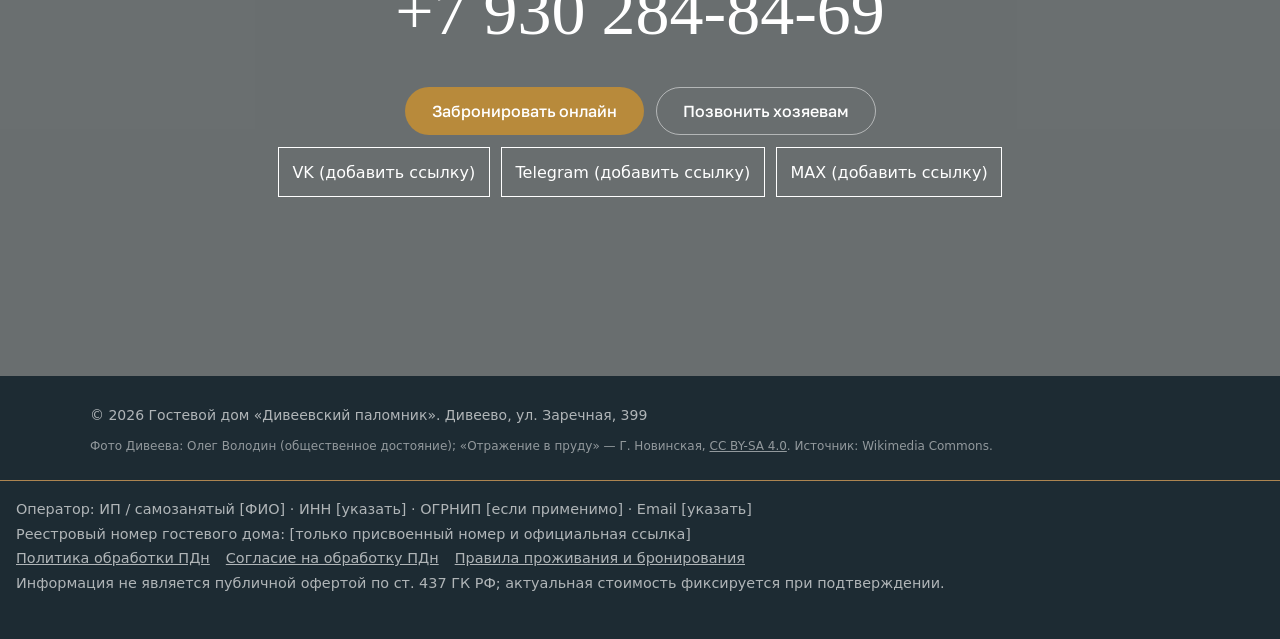
==== commit 34e73179: "Add legal pages and privacy-safe booking to all editions" ====
--- a/index.html
+++ b/index.html
@@ -1,267 +1,267 @@
-<!doctype html>
-<html lang="ru">
-<head>
-<meta charset="utf-8">
-<meta name="viewport" content="width=device-width, initial-scale=1">
-<title>Дивеевский паломник — гостевой дом в Дивеево</title>
-<meta name="description" content="Гостевой дом «Дивеевский паломник» в селе Дивеево: четыре комнаты с собственным санузлом, общая кухня, парковка. 15–20 минут пешком по набережной до Серафимо-Дивеевского монастыря. Онлайн-бронирование без предоплаты.">
-<meta property="og:title" content="Дивеевский паломник — гостевой дом в Дивеево">
-<meta property="og:description" content="Четыре комнаты в 15 минутах пешком от монастыря. Бронирование онлайн без предоплаты.">
-<meta property="og:image" content="img/og.jpg">
-<meta property="og:url" content="https://makariy1997.github.io/diveevskii_palomnik/">
-<link rel="canonical" href="https://makariy1997.github.io/diveevskii_palomnik/">
-<meta property="og:type" content="website">
-<meta name="theme-color" content="#1d2b33">
-<meta http-equiv="Content-Security-Policy" content="default-src 'self'; script-src 'self'; style-src 'self'; img-src 'self' data:; font-src 'self'; frame-src https://www.openstreetmap.org; connect-src 'self'; base-uri 'self'; form-action 'self'; object-src 'none'">
-<meta name="referrer" content="strict-origin-when-cross-origin">
-<link rel="icon" href="img/favicon.svg" type="image/svg+xml">
-<link rel="stylesheet" href="fonts/fonts.css?v=202610291808">
-<link rel="preload" as="image" href="img/hero.jpg">
-<link rel="stylesheet" href="styles.css?v=202610291808">
-</head>
-<body>
-
-<a class="skip" href="#main">К содержанию</a>
-
-<header class="top" data-top>
-  <div class="top__in">
-    <a class="brand" href="#" aria-label="Дивеевский паломник — на главную">
-      <svg class="brand__mark" viewBox="0 0 40 48" aria-hidden="true"><use href="#dome"/></svg>
-      <span class="brand__name" translate="no">Дивеевский паломник<small>гостевой дом</small></span>
-    </a>
-    <nav class="nav" aria-label="Разделы">
-      <a href="#dom">О доме</a>
-      <a href="#komnaty">Комнаты</a>
-      <a href="#diveevo">Дивеево рядом</a>
-      <a href="#doroga">Как добраться</a>
-      <a href="#kontakty">Контакты</a>
-    </nav>
-    <a class="top__phone" href="tel:+79302848469">+7 930 284-84-69</a>
-    <a class="btn btn--gold top__cta" href="booking.html">Забронировать</a>
-    <button class="burger" type="button" aria-label="Открыть меню" aria-expanded="false" aria-controls="menu" data-burger><span></span><span></span></button>
-  </div>
-  <div class="menu" id="menu" hidden data-menu>
-    <a href="#dom">О доме</a>
-    <a href="#komnaty">Комнаты</a>
-    <a href="#diveevo">Дивеево рядом</a>
-    <a href="#doroga">Как добраться</a>
-    <a href="#kontakty">Контакты</a>
-    <a class="menu__phone" href="tel:+79302848469">+7 930 284-84-69</a>
-  </div>
-</header>
-
-<main id="main">
-
-<section class="hero" aria-labelledby="hero-title">
-  <div class="hero__media" aria-hidden="true">
-    <img src="img/hero-1600.jpg" srcset="img/hero-1600.jpg 1600w, img/hero.jpg 2560w" sizes="100vw" alt="" width="2560" height="1706" fetchpriority="high">
-  </div>
-  <div class="hero__shade" aria-hidden="true"></div>
-
-  <div class="hero__body">
-    <h1 class="hero__title" id="hero-title">
-      <span class="hero__line">Дивеевский</span>
-      <span class="hero__line">паломник</span>
-    </h1>
-  </div>
-
-  <p class="hero__lead">Гостевой дом у набережной в селе Дивеево. До Серафимо-Дивеевского монастыря — 15–20&nbsp;минут неспешной прогулки.</p>
-
-  <form class="search" action="booking.html" method="get" data-search>
-    <label class="search__field">
-      <span>Заезд</span>
-      <input type="date" name="from" autocomplete="off" required data-from>
-    </label>
-    <label class="search__field">
-      <span>Выезд</span>
-      <input type="date" name="to" autocomplete="off" required data-to>
-    </label>
-    <div class="search__field search__field--guests">
-      <span id="guests-label">Гостей</span>
-      <div class="stepper" role="group" aria-labelledby="guests-label">
-        <button type="button" aria-label="Меньше гостей" data-step="-1">−</button>
-        <output data-guests aria-live="polite">2</output>
-        <button type="button" aria-label="Больше гостей" data-step="1">+</button>
-      </div>
-    </div>
-    <button class="btn btn--gold search__go" type="submit">Показать свободные комнаты</button>
-    <p class="search__note">Без предоплаты: оплата при заселении</p>
-  </form>
-</section>
-
-<section class="about" id="dom" aria-labelledby="about-title">
-  <div class="wrap about__grid">
-    <div class="about__text">
-      <h2 id="about-title">Дом, где отдыхают после дороги и молитвы</h2>
-      <p>«Дивеевский паломник» — двухэтажный гостевой дом на улице Заречной. Здесь останавливаются, когда приезжают к батюшке Серафиму: на день-два или на неделю, семьёй, с друзьями или вдвоём.</p>
-      <p>Утром можно пройти к монастырю по набережной, мимо пруда, — 15–20 минут пешком или 5 минут на машине. Вечером вернуться в тишину, приготовить ужин на общей кухне и выспаться на свежем белье.</p>
-      <ul class="facts">
-        <li><svg aria-hidden="true"><use href="#i-bed"/></svg>Четыре комнаты на 2 и 4 гостя</li>
-        <li><svg aria-hidden="true"><use href="#i-bath"/></svg>У каждой комнаты свой санузел с душем</li>
-        <li><svg aria-hidden="true"><use href="#i-pot"/></svg>Просторная кухня на первом этаже</li>
-        <li><svg aria-hidden="true"><use href="#i-car"/></svg>Бесплатная парковка у дома</li>
-        <li><svg aria-hidden="true"><use href="#i-wifi"/></svg>Wi-Fi во всём доме</li>
-        <li><svg aria-hidden="true"><use href="#i-wash"/></svg>Стиральная и сушильная машины, утюг</li>
-      </ul>
-    </div>
-    <figure class="about__photos">
-      <img class="about__p1" src="img/room2-1.jpg" alt="Четырёхместная комната под скатом крыши: кровать и диван" loading="lazy" width="1200" height="900">
-      <img class="about__p2" src="img/tower.jpg" alt="Колокольня Дивеевского монастыря" loading="lazy" width="1600" height="1443">
-    </figure>
-  </div>
-</section>
-
-<section class="rooms" id="komnaty" aria-labelledby="rooms-title">
-  <div class="wrap">
-    <div class="section-head">
-      <h2 id="rooms-title">Комнаты</h2>
-      <p>Цены за комнату за ночь, а не за человека. Питание не входит — на кухне есть всё, чтобы готовить самим.</p>
-    </div>
-    <div class="rooms__list" data-rooms></div>
-  </div>
-</section>
-
-<section class="steps" aria-labelledby="steps-title">
-  <div class="wrap">
-    <h2 id="steps-title">Как забронировать</h2>
-    <ol class="steps__list">
-      <li><h3>Выберите даты</h3><p>Нажмите «Забронировать» и укажите, когда приедете и сколько вас.</p></li>
-      <li><h3>Выберите комнату</h3><p>Система покажет свободные комнаты и цену за все ночи. Оставьте имя и телефон.</p></li>
-      <li><h3>Приезжайте</h3><p>Бронь подтверждается сразу. Предоплата не нужна — оплата при заселении.</p></li>
-    </ol>
-    <a class="btn btn--gold" href="booking.html">Забронировать</a>
-  </div>
-</section>
-
-<section class="kitchen" aria-labelledby="kitchen-title">
-  <div class="wrap kitchen__grid">
-    <h2 id="kitchen-title">Что есть в доме для всех</h2>
-    <dl class="kitchen__list">
-      <div><dt>Кухня</dt><dd>Плита с духовкой, микроволновка, холодильник, чайник, посуда и приборы, обеденный стол. Чай и кофе.</dd></div>
-      <div><dt>Стирка</dt><dd>Стиральная и сушильная машины — скажите хозяевам. Утюг и гладильная доска на этаже.</dd></div>
-      <div><dt>Сон</dt><dd>Плотные шторы, обогреватель, москитные сетки, свежее бельё и полотенца, тапочки.</dd></div>
-      <div><dt>Машина</dt><dd>Открытая парковка рядом с домом, бесплатно.</dd></div>
-    </dl>
-  </div>
-</section>
-
-<section class="place" id="diveevo" aria-labelledby="place-title">
-  <div class="pond" data-pond>
-    <img class="pond__img" src="img/pond.jpg" alt="Дивеевский монастырь над прудом на закате" loading="lazy" width="2400" height="1493">
-    <div class="pond__shade" aria-hidden="true"></div>
-    <div class="pond__body">
-      <h2 class="pond__title" id="place-title">Дивеево рядом</h2>
-      <div class="pond__reflect" aria-hidden="true">Дивеево рядом</div>
-      <p>Четвёртый удел Богородицы. От дома до монастыря — прогулка вдоль пруда, в котором отражаются купола.</p>
-    </div>
-  </div>
-  <div class="strip" data-strip tabindex="0" aria-label="Фотографии Дивеева">
-    <figure><img src="img/place-1.jpg" alt="Соборы Дивеевского монастыря" loading="lazy" width="1600" height="1053"><figcaption>Соборы монастыря</figcaption></figure>
-    <figure><img src="img/place-3.jpg" alt="Колокольня монастыря на фоне розового неба" loading="lazy" width="1600" height="1361"><figcaption>Колокольня</figcaption></figure>
-    <figure><img src="img/place-4.jpg" alt="Монастырь отражается в пруду" loading="lazy" width="1600" height="1047"><figcaption>Отражение в пруду</figcaption></figure>
-    <figure><img src="img/place-5.jpg" alt="Собор вечером, при луне" loading="lazy" width="1600" height="1217"><figcaption>Вечер у собора</figcaption></figure>
-    <figure><img src="img/place-6.jpg" alt="Монастырский сад с деревянными крестами" loading="lazy" width="1600" height="1067"><figcaption>Монастырский сад</figcaption></figure>
-  </div>
-  <div class="wrap strip-nav">
-    <button type="button" aria-label="Предыдущие фото" data-strip-step="-1">‹</button>
-    <button type="button" aria-label="Следующие фото" data-strip-step="1">›</button>
-  </div>
-  <div class="wrap place__cols">
-    <div>
-      <h3>Монастырь</h3>
-      <p>Свято-Троицкий Серафимо-Дивеевский женский монастырь: мощи преподобного Серафима Саровского, Троицкий и Преображенский соборы, Святая Канавка.</p>
-    </div>
-    <div>
-      <h3>Источники</h3>
-      <p>В окрестностях — святые источники с купальнями: батюшки Серафима, Казанской иконы Божией Матери, Иверский. До ближних — несколько минут на машине.</p>
-    </div>
-    <div>
-      <h3>Саров и окрестности</h3>
-      <p>Хозяева подскажут, куда съездить, в какое время меньше людей и как спланировать день.</p>
-    </div>
-  </div>
-</section>
-
-<section class="road" id="doroga" aria-labelledby="road-title">
-  <div class="wrap road__grid">
-    <div class="road__text">
-      <h2 id="road-title">Как добраться</h2>
-      <p class="road__addr">Нижегородская область, село Дивеево, ул.&nbsp;Заречная,&nbsp;399</p>
-      <h3>На машине</h3>
-      <p>Вбейте в навигатор адрес дома. Парковка бесплатная, прямо у дома.</p>
-      <h3>На автобусе</h3>
-      <p>Автобусы до Дивеева идут из Нижнего Новгорода и Арзамаса. Напишите хозяевам заранее — подскажут, как дойти от остановки.</p>
-      <h3>Пешком до монастыря</h3>
-      <p>15–20 минут по набережной вдоль пруда. На карте метка — наш дом, монастырь — к северу, за прудом.</p>
-      <a class="btn btn--line" href="https://yandex.ru/maps/?rtext=~55.02346%2C43.24528&amp;rtt=auto" target="_blank" rel="noopener">Построить маршрут в Яндекс Картах</a>
-    </div>
-    <div class="road__map">
-      <iframe title="Дом на карте" loading="lazy" src="https://www.openstreetmap.org/export/embed.html?bbox=43.2280%2C55.0190%2C43.2600%2C55.0460&amp;layer=mapnik&amp;marker=55.02346%2C43.24528"></iframe>
-    </div>
-  </div>
-</section>
-
-<section class="rules" aria-labelledby="rules-title">
-  <div class="wrap">
-    <h2 id="rules-title">Порядок в доме</h2>
-    <div class="rules__grid">
-      <div><h3>Заезд и выезд</h3><p>Заезд с 14:00, выезд до 12:00. Ранний заезд — по договорённости, если комната свободна.</p></div>
-      <div><h3>Оплата</h3><p>Предоплата не нужна: бронь подтверждается сразу, платите при заселении.</p></div>
-      <div><h3>Тишина</h3><p>Дом для отдыха паломников. Просим не шуметь после 22:00 и не курить в доме.</p></div>
-      <div><h3>Дети</h3><p>С детьми — пожалуйста. Четырёхместные комнаты с диваном удобны для семьи.</p></div>
-    </div>
-  </div>
-</section>
-
-<section class="contact" id="kontakty" aria-labelledby="contact-title">
-  <div class="contact__media" aria-hidden="true"><img src="img/evening.jpg" alt="" loading="lazy" width="1600" height="1071"></div>
-  <div class="wrap contact__body">
-    <h2 id="contact-title">Ждём вас в Дивеево</h2>
-    <p>Звоните или пишите — ответим на вопросы и поможем выбрать комнату.</p>
-    <a class="contact__phone" href="tel:+79302848469">+7 930 284-84-69</a>
-    <div class="contact__links">
-      <a class="btn btn--gold" href="booking.html">Забронировать онлайн</a>
-      <a class="btn btn--ghost" href="https://wa.me/79302848469" target="_blank" rel="noopener">Написать в WhatsApp</a>
-      <a class="btn btn--ghost" href="https://www.instagram.com/diveevo_palomnik/" target="_blank" rel="noopener">Instagram</a>
-    </div>
-  </div>
-</section>
-
-</main>
-
-<footer class="foot">
-  <div class="wrap foot__in">
-    <p>© <span data-year>2026</span> Гостевой дом «Дивеевский паломник». Дивеево, ул. Заречная, 399</p>
-    <p class="foot__credits">Фото Дивеева: Олег Володин (общественное достояние); «Отражение в пруду» — Г. Новинская, <a href="https://creativecommons.org/licenses/by-sa/4.0/deed.ru" target="_blank" rel="noopener">CC BY-SA 4.0</a>. Источник: Wikimedia Commons.</p>
-  </div>
-</footer>
-
-<a class="float-book" href="booking.html" data-float>Забронировать</a>
-
-<dialog class="lightbox" data-lightbox aria-label="Фото комнаты">
-  <img alt="" data-lightbox-img>
-  <button type="button" class="lightbox__close" aria-label="Закрыть" data-lightbox-close>×</button>
-  <button type="button" class="lightbox__nav lightbox__nav--prev" aria-label="Предыдущее фото" data-lightbox-step="-1">‹</button>
-  <button type="button" class="lightbox__nav lightbox__nav--next" aria-label="Следующее фото" data-lightbox-step="1">›</button>
-</dialog>
-
-<svg class="sprite" width="0" height="0" aria-hidden="true">
-  <defs>
-    <filter id="ripple" x="-5%" y="-20%" width="110%" height="140%">
-      <feTurbulence type="fractalNoise" baseFrequency="0.008 0.09" numOctaves="2" seed="3" result="n" data-turb/>
-      <feDisplacementMap in="SourceGraphic" in2="n" scale="9" xChannelSelector="R" yChannelSelector="G"/>
-    </filter>
-  </defs>
-  <symbol id="dome" viewBox="0 0 40 48"><path d="M20 1v7M17 4h6M20 8c-2 5-9 8-9 16v3h18v-3c0-8-7-11-9-16Z" fill="none" stroke="currentColor" stroke-width="1.6" stroke-linejoin="round"/><path d="M8 27h24v4H8zM10 31v16M30 31v16M15 47v-9a5 5 0 0 1 10 0v9M6 47h28" fill="none" stroke="currentColor" stroke-width="1.6"/></symbol>
-  <symbol id="i-bed" viewBox="0 0 24 24"><path d="M3 18V7M3 14h18v4M21 14v-2a3 3 0 0 0-3-3h-7v5M7 11.5a1.5 1.5 0 1 0 0-.01" fill="none" stroke="currentColor" stroke-width="1.5" stroke-linecap="round"/></symbol>
-  <symbol id="i-bath" viewBox="0 0 24 24"><path d="M4 12h16v2a5 5 0 0 1-5 5H9a5 5 0 0 1-5-5v-2ZM6 12V6a2 2 0 0 1 4 0M7 19l-1 2M17 19l1 2" fill="none" stroke="currentColor" stroke-width="1.5" stroke-linecap="round"/></symbol>
-  <symbol id="i-pot" viewBox="0 0 24 24"><path d="M5 10h14v6a4 4 0 0 1-4 4H9a4 4 0 0 1-4-4v-6ZM3 10h18M10 7h4M9 4c0 1 1 1 1 2M14 4c0 1 1 1 1 2" fill="none" stroke="currentColor" stroke-width="1.5" stroke-linecap="round"/></symbol>
-  <symbol id="i-car" viewBox="0 0 24 24"><path d="M5 16v2M19 16v2M3 16v-4l2-5h14l2 5v4H3ZM3 12h18M7 14h1M16 14h1" fill="none" stroke="currentColor" stroke-width="1.5" stroke-linecap="round" stroke-linejoin="round"/></symbol>
-  <symbol id="i-wifi" viewBox="0 0 24 24"><path d="M3 9a13 13 0 0 1 18 0M6 12.5a8.5 8.5 0 0 1 12 0M9 16a4 4 0 0 1 6 0M12 19.5h.01" fill="none" stroke="currentColor" stroke-width="1.5" stroke-linecap="round"/></symbol>
-  <symbol id="i-wash" viewBox="0 0 24 24"><path d="M5 3h14v18H5zM5 7h14M8 5h.01M11 5h.01" fill="none" stroke="currentColor" stroke-width="1.5" stroke-linecap="round"/><circle cx="12" cy="14" r="4" fill="none" stroke="currentColor" stroke-width="1.5"/></symbol>
-</svg>
-
-<script src="rooms.js?v=202610291808"></script>
-<script src="main.js?v=202610291808"></script>
-</body>
-</html>
+<!doctype html>
+<html lang="ru">
+<head>
+<meta charset="utf-8">
+<meta name="viewport" content="width=device-width, initial-scale=1">
+<title>Дивеевский паломник — гостевой дом в Дивеево</title>
+<meta name="description" content="Гостевой дом «Дивеевский паломник» в селе Дивеево: четыре комнаты с собственным санузлом, общая кухня, парковка. 15–20 минут пешком по набережной до Серафимо-Дивеевского монастыря. Онлайн-бронирование без предоплаты.">
+<meta property="og:title" content="Дивеевский паломник — гостевой дом в Дивеево">
+<meta property="og:description" content="Четыре комнаты в 15 минутах пешком от монастыря. Бронирование онлайн без предоплаты.">
+<meta property="og:image" content="img/og.jpg">
+<meta property="og:url" content="https://makariy1997.github.io/diveevskii_palomnik/">
+<link rel="canonical" href="https://makariy1997.github.io/diveevskii_palomnik/">
+<meta property="og:type" content="website">
+<meta name="theme-color" content="#1d2b33">
+<meta http-equiv="Content-Security-Policy" content="default-src 'self'; script-src 'self'; style-src 'self'; img-src 'self' data:; font-src 'self'; frame-src https://www.openstreetmap.org; connect-src 'self'; base-uri 'self'; form-action 'self'; object-src 'none'">
+<meta name="referrer" content="strict-origin-when-cross-origin">
+<link rel="icon" href="img/favicon.svg" type="image/svg+xml">
+<link rel="stylesheet" href="fonts/fonts.css?v=202610291808">
+<link rel="preload" as="image" href="img/hero.jpg">
+<link rel="stylesheet" href="styles.css?v=202610291808">
+<link rel="stylesheet" href="legal.css"><link rel="stylesheet" href="fonts/fonts.css"></head>
+<body>
+
+<a class="skip" href="#main">К содержанию</a>
+
+<header class="top" data-top>
+  <div class="top__in">
+    <a class="brand" href="#" aria-label="Дивеевский паломник — на главную">
+      <svg class="brand__mark" viewBox="0 0 40 48" aria-hidden="true"><use href="#dome"/></svg>
+      <span class="brand__name" translate="no">Дивеевский паломник<small>гостевой дом</small></span>
+    </a>
+    <nav class="nav" aria-label="Разделы">
+      <a href="#dom">О доме</a>
+      <a href="#komnaty">Комнаты</a>
+      <a href="#diveevo">Дивеево рядом</a>
+      <a href="#doroga">Как добраться</a>
+      <a href="#kontakty">Контакты</a>
+    </nav>
+    <a class="top__phone" href="tel:+79302848469">+7 930 284-84-69</a>
+    <a class="btn btn--gold top__cta" href="booking.html">Забронировать</a>
+    <button class="burger" type="button" aria-label="Открыть меню" aria-expanded="false" aria-controls="menu" data-burger><span></span><span></span></button>
+  </div>
+  <div class="menu" id="menu" hidden data-menu>
+    <a href="#dom">О доме</a>
+    <a href="#komnaty">Комнаты</a>
+    <a href="#diveevo">Дивеево рядом</a>
+    <a href="#doroga">Как добраться</a>
+    <a href="#kontakty">Контакты</a>
+    <a class="menu__phone" href="tel:+79302848469">+7 930 284-84-69</a>
+  </div>
+</header>
+
+<main id="main">
+
+<section class="hero" aria-labelledby="hero-title">
+  <div class="hero__media" aria-hidden="true">
+    <img src="img/hero-1600.jpg" srcset="img/hero-1600.jpg 1600w, img/hero.jpg 2560w" sizes="100vw" alt="" width="2560" height="1706" fetchpriority="high">
+  </div>
+  <div class="hero__shade" aria-hidden="true"></div>
+
+  <div class="hero__body">
+    <h1 class="hero__title" id="hero-title">
+      <span class="hero__line">Дивеевский</span>
+      <span class="hero__line">паломник</span>
+    </h1>
+  </div>
+
+  <p class="hero__lead">Гостевой дом у набережной в селе Дивеево. До Серафимо-Дивеевского монастыря — 15–20&nbsp;минут неспешной прогулки.</p>
+
+  <form class="search" action="booking.html" method="get" data-search>
+    <label class="search__field">
+      <span>Заезд</span>
+      <input type="date" name="from" autocomplete="off" required data-from>
+    </label>
+    <label class="search__field">
+      <span>Выезд</span>
+      <input type="date" name="to" autocomplete="off" required data-to>
+    </label>
+    <div class="search__field search__field--guests">
+      <span id="guests-label">Гостей</span>
+      <div class="stepper" role="group" aria-labelledby="guests-label">
+        <button type="button" aria-label="Меньше гостей" data-step="-1">−</button>
+        <output data-guests aria-live="polite">2</output>
+        <button type="button" aria-label="Больше гостей" data-step="1">+</button>
+      </div>
+    </div>
+    <button class="btn btn--gold search__go" type="submit">Показать свободные комнаты</button>
+    <p class="search__note">Без предоплаты: оплата при заселении</p>
+  </form>
+</section>
+
+<section class="about" id="dom" aria-labelledby="about-title">
+  <div class="wrap about__grid">
+    <div class="about__text">
+      <h2 id="about-title">Дом, где отдыхают после дороги и молитвы</h2>
+      <p>«Дивеевский паломник» — двухэтажный гостевой дом на улице Заречной. Здесь останавливаются, когда приезжают к батюшке Серафиму: на день-два или на неделю, семьёй, с друзьями или вдвоём.</p>
+      <p>Утром можно пройти к монастырю по набережной, мимо пруда, — 15–20 минут пешком или 5 минут на машине. Вечером вернуться в тишину, приготовить ужин на общей кухне и выспаться на свежем белье.</p>
+      <ul class="facts">
+        <li><svg aria-hidden="true"><use href="#i-bed"/></svg>Четыре комнаты на 2 и 4 гостя</li>
+        <li><svg aria-hidden="true"><use href="#i-bath"/></svg>У каждой комнаты свой санузел с душем</li>
+        <li><svg aria-hidden="true"><use href="#i-pot"/></svg>Просторная кухня на первом этаже</li>
+        <li><svg aria-hidden="true"><use href="#i-car"/></svg>Бесплатная парковка у дома</li>
+        <li><svg aria-hidden="true"><use href="#i-wifi"/></svg>Wi-Fi во всём доме</li>
+        <li><svg aria-hidden="true"><use href="#i-wash"/></svg>Стиральная и сушильная машины, утюг</li>
+      </ul>
+    </div>
+    <figure class="about__photos">
+      <img class="about__p1" src="img/room2-1.jpg" alt="Четырёхместная комната под скатом крыши: кровать и диван" loading="lazy" width="1200" height="900">
+      <img class="about__p2" src="img/tower.jpg" alt="Колокольня Дивеевского монастыря" loading="lazy" width="1600" height="1443">
+    </figure>
+  </div>
+</section>
+
+<section class="rooms" id="komnaty" aria-labelledby="rooms-title">
+  <div class="wrap">
+    <div class="section-head">
+      <h2 id="rooms-title">Комнаты</h2>
+      <p>Цены за комнату за ночь, а не за человека. Питание не входит — на кухне есть всё, чтобы готовить самим.</p>
+    </div>
+    <div class="rooms__list" data-rooms></div>
+  </div>
+</section>
+
+<section class="steps" aria-labelledby="steps-title">
+  <div class="wrap">
+    <h2 id="steps-title">Как забронировать</h2>
+    <ol class="steps__list">
+      <li><h3>Выберите даты</h3><p>Нажмите «Забронировать» и укажите, когда приедете и сколько вас.</p></li>
+      <li><h3>Выберите комнату</h3><p>Оставьте данные для связи — хозяева подтвердят наличие комнаты, даты и актуальную цену.</p></li>
+      <li><h3>Приезжайте</h3><p>Хозяева подтвердят бронь после согласования. Предоплата не нужна — оплата при заселении.</p></li>
+    </ol>
+    <a class="btn btn--gold" href="booking.html">Забронировать</a>
+  </div>
+</section>
+
+<section class="kitchen" aria-labelledby="kitchen-title">
+  <div class="wrap kitchen__grid">
+    <h2 id="kitchen-title">Что есть в доме для всех</h2>
+    <dl class="kitchen__list">
+      <div><dt>Кухня</dt><dd>Плита с духовкой, микроволновка, холодильник, чайник, посуда и приборы, обеденный стол. Чай и кофе.</dd></div>
+      <div><dt>Стирка</dt><dd>Стиральная и сушильная машины — скажите хозяевам. Утюг и гладильная доска на этаже.</dd></div>
+      <div><dt>Сон</dt><dd>Плотные шторы, обогреватель, москитные сетки, свежее бельё и полотенца, тапочки.</dd></div>
+      <div><dt>Машина</dt><dd>Открытая парковка рядом с домом, бесплатно.</dd></div>
+    </dl>
+  </div>
+</section>
+
+<section class="place" id="diveevo" aria-labelledby="place-title">
+  <div class="pond" data-pond>
+    <img class="pond__img" src="img/pond.jpg" alt="Дивеевский монастырь над прудом на закате" loading="lazy" width="2400" height="1493">
+    <div class="pond__shade" aria-hidden="true"></div>
+    <div class="pond__body">
+      <h2 class="pond__title" id="place-title">Дивеево рядом</h2>
+      <div class="pond__reflect" aria-hidden="true">Дивеево рядом</div>
+      <p>Четвёртый удел Богородицы. От дома до монастыря — прогулка вдоль пруда, в котором отражаются купола.</p>
+    </div>
+  </div>
+  <div class="strip" data-strip tabindex="0" aria-label="Фотографии Дивеева">
+    <figure><img src="img/place-1.jpg" alt="Соборы Дивеевского монастыря" loading="lazy" width="1600" height="1053"><figcaption>Соборы монастыря</figcaption></figure>
+    <figure><img src="img/place-3.jpg" alt="Колокольня монастыря на фоне розового неба" loading="lazy" width="1600" height="1361"><figcaption>Колокольня</figcaption></figure>
+    <figure><img src="img/place-4.jpg" alt="Монастырь отражается в пруду" loading="lazy" width="1600" height="1047"><figcaption>Отражение в пруду</figcaption></figure>
+    <figure><img src="img/place-5.jpg" alt="Собор вечером, при луне" loading="lazy" width="1600" height="1217"><figcaption>Вечер у собора</figcaption></figure>
+    <figure><img src="img/place-6.jpg" alt="Монастырский сад с деревянными крестами" loading="lazy" width="1600" height="1067"><figcaption>Монастырский сад</figcaption></figure>
+  </div>
+  <div class="wrap strip-nav">
+    <button type="button" aria-label="Предыдущие фото" data-strip-step="-1">‹</button>
+    <button type="button" aria-label="Следующие фото" data-strip-step="1">›</button>
+  </div>
+  <div class="wrap place__cols">
+    <div>
+      <h3>Монастырь</h3>
+      <p>Свято-Троицкий Серафимо-Дивеевский женский монастырь: мощи преподобного Серафима Саровского, Троицкий и Преображенский соборы, Святая Канавка.</p>
+    </div>
+    <div>
+      <h3>Источники</h3>
+      <p>В окрестностях — святые источники с купальнями: батюшки Серафима, Казанской иконы Божией Матери, Иверский. До ближних — несколько минут на машине.</p>
+    </div>
+    <div>
+      <h3>Саров и окрестности</h3>
+      <p>Хозяева подскажут, куда съездить, в какое время меньше людей и как спланировать день.</p>
+    </div>
+  </div>
+</section>
+
+<section class="road" id="doroga" aria-labelledby="road-title">
+  <div class="wrap road__grid">
+    <div class="road__text">
+      <h2 id="road-title">Как добраться</h2>
+      <p class="road__addr">Нижегородская область, село Дивеево, ул.&nbsp;Заречная,&nbsp;399</p>
+      <h3>На машине</h3>
+      <p>Вбейте в навигатор адрес дома. Парковка бесплатная, прямо у дома.</p>
+      <h3>На автобусе</h3>
+      <p>Автобусы до Дивеева идут из Нижнего Новгорода и Арзамаса. Напишите хозяевам заранее — подскажут, как дойти от остановки.</p>
+      <h3>Пешком до монастыря</h3>
+      <p>15–20 минут по набережной вдоль пруда. На карте метка — наш дом, монастырь — к северу, за прудом.</p>
+      <a class="btn btn--line" href="https://yandex.ru/maps/?rtext=~55.02346%2C43.24528&amp;rtt=auto" target="_blank" rel="noopener">Построить маршрут в Яндекс Картах</a>
+    </div>
+    <div class="road__map">
+      <div class="map-consent" data-src="https://www.openstreetmap.org/export/embed.html?bbox=43.2280%2C55.0190%2C43.2600%2C55.0460&amp;layer=mapnik&amp;marker=55.02346%2C43.24528" data-title="Дом на карте"><div><p>Карта откроется во внешнем сервисе после вашего нажатия.</p><button type="button">Загрузить карту</button><p><small>Сервис может получить IP-адрес и технические сведения браузера.</small></p></div></div>
+    </div>
+  </div>
+</section>
+
+<section class="rules" aria-labelledby="rules-title">
+  <div class="wrap">
+    <h2 id="rules-title">Порядок в доме</h2>
+    <div class="rules__grid">
+      <div><h3>Заезд и выезд</h3><p>Заезд с 14:00, выезд до 12:00. Ранний заезд — по договорённости, если комната свободна.</p></div>
+      <div><h3>Оплата</h3><p>Предоплата не нужна: оплатите проживание при заселении после подтверждения условий.</p></div>
+      <div><h3>Тишина</h3><p>Дом для отдыха паломников. Просим не шуметь после 22:00 и не курить в доме.</p></div>
+      <div><h3>Дети</h3><p>С детьми — пожалуйста. Четырёхместные комнаты с диваном удобны для семьи.</p></div>
+    </div>
+  </div>
+</section>
+
+<section class="contact" id="kontakty" aria-labelledby="contact-title">
+  <div class="contact__media" aria-hidden="true"><img src="img/evening.jpg" alt="" loading="lazy" width="1600" height="1071"></div>
+  <div class="wrap contact__body">
+    <h2 id="contact-title">Ждём вас в Дивеево</h2>
+    <p>Звоните или пишите — ответим на вопросы и поможем выбрать комнату.</p>
+    <a class="contact__phone" href="tel:+79302848469">+7 930 284-84-69</a>
+    <div class="contact__links">
+      <a class="btn btn--gold" href="booking.html">Забронировать онлайн</a>
+      <a class="btn btn--ghost" href="tel:+79302848469">Позвонить хозяевам</a>
+      <span class="legal-social"><a href="https://vk.com/" target="_blank" rel="noopener noreferrer">VK (добавить ссылку)</a><a href="https://t.me/" target="_blank" rel="noopener noreferrer">Telegram (добавить ссылку)</a><a href="https://max.ru/" target="_blank" rel="noopener noreferrer">MAX (добавить ссылку)</a></span>
+    </div>
+  </div>
+</section>
+
+</main>
+
+<footer class="foot">
+  <div class="wrap foot__in">
+    <p>© <span data-year>2026</span> Гостевой дом «Дивеевский паломник». Дивеево, ул. Заречная, 399</p>
+    <p class="foot__credits">Фото Дивеева: Олег Володин (общественное достояние); «Отражение в пруду» — Г. Новинская, <a href="https://creativecommons.org/licenses/by-sa/4.0/deed.ru" target="_blank" rel="noopener">CC BY-SA 4.0</a>. Источник: Wikimedia Commons.</p>
+  </div>
+<div class="legal-links"><p>Оператор: ИП / самозанятый [ФИО] · ИНН [указать] · ОГРНИП [если применимо] · Email [указать]</p><p>Реестровый номер гостевого дома: [только присвоенный номер и официальная ссылка]</p><nav><a href="privacy.html">Политика обработки ПДн</a><a href="consent.html">Согласие на обработку ПДн</a><a href="offer.html">Правила проживания и бронирования</a></nav><p>Информация не является публичной офертой по ст. 437 ГК РФ; актуальная стоимость фиксируется при подтверждении.</p></div></footer>
+
+<a class="float-book" href="booking.html" data-float>Забронировать</a>
+
+<dialog class="lightbox" data-lightbox aria-label="Фото комнаты">
+  <img alt="" data-lightbox-img>
+  <button type="button" class="lightbox__close" aria-label="Закрыть" data-lightbox-close>×</button>
+  <button type="button" class="lightbox__nav lightbox__nav--prev" aria-label="Предыдущее фото" data-lightbox-step="-1">‹</button>
+  <button type="button" class="lightbox__nav lightbox__nav--next" aria-label="Следующее фото" data-lightbox-step="1">›</button>
+</dialog>
+
+<svg class="sprite" width="0" height="0" aria-hidden="true">
+  <defs>
+    <filter id="ripple" x="-5%" y="-20%" width="110%" height="140%">
+      <feTurbulence type="fractalNoise" baseFrequency="0.008 0.09" numOctaves="2" seed="3" result="n" data-turb/>
+      <feDisplacementMap in="SourceGraphic" in2="n" scale="9" xChannelSelector="R" yChannelSelector="G"/>
+    </filter>
+  </defs>
+  <symbol id="dome" viewBox="0 0 40 48"><path d="M20 1v7M17 4h6M20 8c-2 5-9 8-9 16v3h18v-3c0-8-7-11-9-16Z" fill="none" stroke="currentColor" stroke-width="1.6" stroke-linejoin="round"/><path d="M8 27h24v4H8zM10 31v16M30 31v16M15 47v-9a5 5 0 0 1 10 0v9M6 47h28" fill="none" stroke="currentColor" stroke-width="1.6"/></symbol>
+  <symbol id="i-bed" viewBox="0 0 24 24"><path d="M3 18V7M3 14h18v4M21 14v-2a3 3 0 0 0-3-3h-7v5M7 11.5a1.5 1.5 0 1 0 0-.01" fill="none" stroke="currentColor" stroke-width="1.5" stroke-linecap="round"/></symbol>
+  <symbol id="i-bath" viewBox="0 0 24 24"><path d="M4 12h16v2a5 5 0 0 1-5 5H9a5 5 0 0 1-5-5v-2ZM6 12V6a2 2 0 0 1 4 0M7 19l-1 2M17 19l1 2" fill="none" stroke="currentColor" stroke-width="1.5" stroke-linecap="round"/></symbol>
+  <symbol id="i-pot" viewBox="0 0 24 24"><path d="M5 10h14v6a4 4 0 0 1-4 4H9a4 4 0 0 1-4-4v-6ZM3 10h18M10 7h4M9 4c0 1 1 1 1 2M14 4c0 1 1 1 1 2" fill="none" stroke="currentColor" stroke-width="1.5" stroke-linecap="round"/></symbol>
+  <symbol id="i-car" viewBox="0 0 24 24"><path d="M5 16v2M19 16v2M3 16v-4l2-5h14l2 5v4H3ZM3 12h18M7 14h1M16 14h1" fill="none" stroke="currentColor" stroke-width="1.5" stroke-linecap="round" stroke-linejoin="round"/></symbol>
+  <symbol id="i-wifi" viewBox="0 0 24 24"><path d="M3 9a13 13 0 0 1 18 0M6 12.5a8.5 8.5 0 0 1 12 0M9 16a4 4 0 0 1 6 0M12 19.5h.01" fill="none" stroke="currentColor" stroke-width="1.5" stroke-linecap="round"/></symbol>
+  <symbol id="i-wash" viewBox="0 0 24 24"><path d="M5 3h14v18H5zM5 7h14M8 5h.01M11 5h.01" fill="none" stroke="currentColor" stroke-width="1.5" stroke-linecap="round"/><circle cx="12" cy="14" r="4" fill="none" stroke="currentColor" stroke-width="1.5"/></symbol>
+</svg>
+
+<script src="rooms.js?v=202610291808"></script>
+<script src="main.js?v=202610291808"></script>
+<script src="legal.js" defer></script></body>
+</html>
--- a/fonts/fonts.css
+++ b/fonts/fonts.css
@@ -1,145 +1,150 @@
-/* Шрифты лежат на сайте: Golos Text и Old Standard TT (SIL Open Font License) */
-@font-face {
-  font-family: 'Golos Text';
-  font-style: normal;
-  font-weight: 400;
-  font-display: swap;
-  src: url(GolosText-400-cyrillic-ext.woff2) format('woff2');
-  unicode-range: U+0460-052F, U+1C80-1C8A, U+20B4, U+2DE0-2DFF, U+A640-A69F, U+FE2E-FE2F;
-}
-@font-face {
-  font-family: 'Golos Text';
-  font-style: normal;
-  font-weight: 400;
-  font-display: swap;
-  src: url(GolosText-400-cyrillic.woff2) format('woff2');
-  unicode-range: U+0301, U+0400-045F, U+0490-0491, U+04B0-04B1, U+2116;
-}
-@font-face {
-  font-family: 'Golos Text';
-  font-style: normal;
-  font-weight: 400;
-  font-display: swap;
-  src: url(GolosText-400-latin.woff2) format('woff2');
-  unicode-range: U+0000-00FF, U+0131, U+0152-0153, U+02BB-02BC, U+02C6, U+02DA, U+02DC, U+0304, U+0308, U+0329, U+2000-206F, U+20AC, U+2122, U+2191, U+2193, U+2212, U+2215, U+FEFF, U+FFFD;
-}
-@font-face {
-  font-family: 'Golos Text';
-  font-style: normal;
-  font-weight: 500;
-  font-display: swap;
-  src: url(GolosText-500-cyrillic-ext.woff2) format('woff2');
-  unicode-range: U+0460-052F, U+1C80-1C8A, U+20B4, U+2DE0-2DFF, U+A640-A69F, U+FE2E-FE2F;
-}
-@font-face {
-  font-family: 'Golos Text';
-  font-style: normal;
-  font-weight: 500;
-  font-display: swap;
-  src: url(GolosText-500-cyrillic.woff2) format('woff2');
-  unicode-range: U+0301, U+0400-045F, U+0490-0491, U+04B0-04B1, U+2116;
-}
-@font-face {
-  font-family: 'Golos Text';
-  font-style: normal;
-  font-weight: 500;
-  font-display: swap;
-  src: url(GolosText-500-latin.woff2) format('woff2');
-  unicode-range: U+0000-00FF, U+0131, U+0152-0153, U+02BB-02BC, U+02C6, U+02DA, U+02DC, U+0304, U+0308, U+0329, U+2000-206F, U+20AC, U+2122, U+2191, U+2193, U+2212, U+2215, U+FEFF, U+FFFD;
-}
-@font-face {
-  font-family: 'Golos Text';
-  font-style: normal;
-  font-weight: 600;
-  font-display: swap;
-  src: url(GolosText-600-cyrillic-ext.woff2) format('woff2');
-  unicode-range: U+0460-052F, U+1C80-1C8A, U+20B4, U+2DE0-2DFF, U+A640-A69F, U+FE2E-FE2F;
-}
-@font-face {
-  font-family: 'Golos Text';
-  font-style: normal;
-  font-weight: 600;
-  font-display: swap;
-  src: url(GolosText-600-cyrillic.woff2) format('woff2');
-  unicode-range: U+0301, U+0400-045F, U+0490-0491, U+04B0-04B1, U+2116;
-}
-@font-face {
-  font-family: 'Golos Text';
-  font-style: normal;
-  font-weight: 600;
-  font-display: swap;
-  src: url(GolosText-600-latin.woff2) format('woff2');
-  unicode-range: U+0000-00FF, U+0131, U+0152-0153, U+02BB-02BC, U+02C6, U+02DA, U+02DC, U+0304, U+0308, U+0329, U+2000-206F, U+20AC, U+2122, U+2191, U+2193, U+2212, U+2215, U+FEFF, U+FFFD;
-}
-@font-face {
-  font-family: 'Old Standard TT';
-  font-style: italic;
-  font-weight: 400;
-  font-display: swap;
-  src: url(OldStandardTT-400i-cyrillic-ext.woff2) format('woff2');
-  unicode-range: U+0460-052F, U+1C80-1C8A, U+20B4, U+2DE0-2DFF, U+A640-A69F, U+FE2E-FE2F;
-}
-@font-face {
-  font-family: 'Old Standard TT';
-  font-style: italic;
-  font-weight: 400;
-  font-display: swap;
-  src: url(OldStandardTT-400i-cyrillic.woff2) format('woff2');
-  unicode-range: U+0301, U+0400-045F, U+0490-0491, U+04B0-04B1, U+2116;
-}
-@font-face {
-  font-family: 'Old Standard TT';
-  font-style: italic;
-  font-weight: 400;
-  font-display: swap;
-  src: url(OldStandardTT-400i-latin.woff2) format('woff2');
-  unicode-range: U+0000-00FF, U+0131, U+0152-0153, U+02BB-02BC, U+02C6, U+02DA, U+02DC, U+0304, U+0308, U+0329, U+2000-206F, U+20AC, U+2122, U+2191, U+2193, U+2212, U+2215, U+FEFF, U+FFFD;
-}
-@font-face {
-  font-family: 'Old Standard TT';
-  font-style: normal;
-  font-weight: 400;
-  font-display: swap;
-  src: url(OldStandardTT-400-cyrillic-ext.woff2) format('woff2');
-  unicode-range: U+0460-052F, U+1C80-1C8A, U+20B4, U+2DE0-2DFF, U+A640-A69F, U+FE2E-FE2F;
-}
-@font-face {
-  font-family: 'Old Standard TT';
-  font-style: normal;
-  font-weight: 400;
-  font-display: swap;
-  src: url(OldStandardTT-400-cyrillic.woff2) format('woff2');
-  unicode-range: U+0301, U+0400-045F, U+0490-0491, U+04B0-04B1, U+2116;
-}
-@font-face {
-  font-family: 'Old Standard TT';
-  font-style: normal;
-  font-weight: 400;
-  font-display: swap;
-  src: url(OldStandardTT-400-latin.woff2) format('woff2');
-  unicode-range: U+0000-00FF, U+0131, U+0152-0153, U+02BB-02BC, U+02C6, U+02DA, U+02DC, U+0304, U+0308, U+0329, U+2000-206F, U+20AC, U+2122, U+2191, U+2193, U+2212, U+2215, U+FEFF, U+FFFD;
-}
-@font-face {
-  font-family: 'Old Standard TT';
-  font-style: normal;
-  font-weight: 700;
-  font-display: swap;
-  src: url(OldStandardTT-700-cyrillic-ext.woff2) format('woff2');
-  unicode-range: U+0460-052F, U+1C80-1C8A, U+20B4, U+2DE0-2DFF, U+A640-A69F, U+FE2E-FE2F;
-}
-@font-face {
-  font-family: 'Old Standard TT';
-  font-style: normal;
-  font-weight: 700;
-  font-display: swap;
-  src: url(OldStandardTT-700-cyrillic.woff2) format('woff2');
-  unicode-range: U+0301, U+0400-045F, U+0490-0491, U+04B0-04B1, U+2116;
-}
-@font-face {
-  font-family: 'Old Standard TT';
-  font-style: normal;
-  font-weight: 700;
-  font-display: swap;
-  src: url(OldStandardTT-700-latin.woff2) format('woff2');
-  unicode-range: U+0000-00FF, U+0131, U+0152-0153, U+02BB-02BC, U+02C6, U+02DA, U+02DC, U+0304, U+0308, U+0329, U+2000-206F, U+20AC, U+2122, U+2191, U+2193, U+2212, U+2215, U+FEFF, U+FFFD;
-}
+/* Шрифты лежат на сайте: Golos Text и Old Standard TT (SIL Open Font License) */
+@font-face {
+  font-family: 'Golos Text';
+  font-style: normal;
+  font-weight: 400;
+  font-display: swap;
+  src: url(GolosText-400-cyrillic-ext.woff2) format('woff2');
+  unicode-range: U+0460-052F, U+1C80-1C8A, U+20B4, U+2DE0-2DFF, U+A640-A69F, U+FE2E-FE2F;
+}
+@font-face {
+  font-family: 'Golos Text';
+  font-style: normal;
+  font-weight: 400;
+  font-display: swap;
+  src: url(GolosText-400-cyrillic.woff2) format('woff2');
+  unicode-range: U+0301, U+0400-045F, U+0490-0491, U+04B0-04B1, U+2116;
+}
+@font-face {
+  font-family: 'Golos Text';
+  font-style: normal;
+  font-weight: 400;
+  font-display: swap;
+  src: url(GolosText-400-latin.woff2) format('woff2');
+  unicode-range: U+0000-00FF, U+0131, U+0152-0153, U+02BB-02BC, U+02C6, U+02DA, U+02DC, U+0304, U+0308, U+0329, U+2000-206F, U+20AC, U+2122, U+2191, U+2193, U+2212, U+2215, U+FEFF, U+FFFD;
+}
+@font-face {
+  font-family: 'Golos Text';
+  font-style: normal;
+  font-weight: 500;
+  font-display: swap;
+  src: url(GolosText-500-cyrillic-ext.woff2) format('woff2');
+  unicode-range: U+0460-052F, U+1C80-1C8A, U+20B4, U+2DE0-2DFF, U+A640-A69F, U+FE2E-FE2F;
+}
+@font-face {
+  font-family: 'Golos Text';
+  font-style: normal;
+  font-weight: 500;
+  font-display: swap;
+  src: url(GolosText-500-cyrillic.woff2) format('woff2');
+  unicode-range: U+0301, U+0400-045F, U+0490-0491, U+04B0-04B1, U+2116;
+}
+@font-face {
+  font-family: 'Golos Text';
+  font-style: normal;
+  font-weight: 500;
+  font-display: swap;
+  src: url(GolosText-500-latin.woff2) format('woff2');
+  unicode-range: U+0000-00FF, U+0131, U+0152-0153, U+02BB-02BC, U+02C6, U+02DA, U+02DC, U+0304, U+0308, U+0329, U+2000-206F, U+20AC, U+2122, U+2191, U+2193, U+2212, U+2215, U+FEFF, U+FFFD;
+}
+@font-face {
+  font-family: 'Golos Text';
+  font-style: normal;
+  font-weight: 600;
+  font-display: swap;
+  src: url(GolosText-600-cyrillic-ext.woff2) format('woff2');
+  unicode-range: U+0460-052F, U+1C80-1C8A, U+20B4, U+2DE0-2DFF, U+A640-A69F, U+FE2E-FE2F;
+}
+@font-face {
+  font-family: 'Golos Text';
+  font-style: normal;
+  font-weight: 600;
+  font-display: swap;
+  src: url(GolosText-600-cyrillic.woff2) format('woff2');
+  unicode-range: U+0301, U+0400-045F, U+0490-0491, U+04B0-04B1, U+2116;
+}
+@font-face {
+  font-family: 'Golos Text';
+  font-style: normal;
+  font-weight: 600;
+  font-display: swap;
+  src: url(GolosText-600-latin.woff2) format('woff2');
+  unicode-range: U+0000-00FF, U+0131, U+0152-0153, U+02BB-02BC, U+02C6, U+02DA, U+02DC, U+0304, U+0308, U+0329, U+2000-206F, U+20AC, U+2122, U+2191, U+2193, U+2212, U+2215, U+FEFF, U+FFFD;
+}
+@font-face {
+  font-family: 'Old Standard TT';
+  font-style: italic;
+  font-weight: 400;
+  font-display: swap;
+  src: url(OldStandardTT-400i-cyrillic-ext.woff2) format('woff2');
+  unicode-range: U+0460-052F, U+1C80-1C8A, U+20B4, U+2DE0-2DFF, U+A640-A69F, U+FE2E-FE2F;
+}
+@font-face {
+  font-family: 'Old Standard TT';
+  font-style: italic;
+  font-weight: 400;
+  font-display: swap;
+  src: url(OldStandardTT-400i-cyrillic.woff2) format('woff2');
+  unicode-range: U+0301, U+0400-045F, U+0490-0491, U+04B0-04B1, U+2116;
+}
+@font-face {
+  font-family: 'Old Standard TT';
+  font-style: italic;
+  font-weight: 400;
+  font-display: swap;
+  src: url(OldStandardTT-400i-latin.woff2) format('woff2');
+  unicode-range: U+0000-00FF, U+0131, U+0152-0153, U+02BB-02BC, U+02C6, U+02DA, U+02DC, U+0304, U+0308, U+0329, U+2000-206F, U+20AC, U+2122, U+2191, U+2193, U+2212, U+2215, U+FEFF, U+FFFD;
+}
+@font-face {
+  font-family: 'Old Standard TT';
+  font-style: normal;
+  font-weight: 400;
+  font-display: swap;
+  src: url(OldStandardTT-400-cyrillic-ext.woff2) format('woff2');
+  unicode-range: U+0460-052F, U+1C80-1C8A, U+20B4, U+2DE0-2DFF, U+A640-A69F, U+FE2E-FE2F;
+}
+@font-face {
+  font-family: 'Old Standard TT';
+  font-style: normal;
+  font-weight: 400;
+  font-display: swap;
+  src: url(OldStandardTT-400-cyrillic.woff2) format('woff2');
+  unicode-range: U+0301, U+0400-045F, U+0490-0491, U+04B0-04B1, U+2116;
+}
+@font-face {
+  font-family: 'Old Standard TT';
+  font-style: normal;
+  font-weight: 400;
+  font-display: swap;
+  src: url(OldStandardTT-400-latin.woff2) format('woff2');
+  unicode-range: U+0000-00FF, U+0131, U+0152-0153, U+02BB-02BC, U+02C6, U+02DA, U+02DC, U+0304, U+0308, U+0329, U+2000-206F, U+20AC, U+2122, U+2191, U+2193, U+2212, U+2215, U+FEFF, U+FFFD;
+}
+@font-face {
+  font-family: 'Old Standard TT';
+  font-style: normal;
+  font-weight: 700;
+  font-display: swap;
+  src: url(OldStandardTT-700-cyrillic-ext.woff2) format('woff2');
+  unicode-range: U+0460-052F, U+1C80-1C8A, U+20B4, U+2DE0-2DFF, U+A640-A69F, U+FE2E-FE2F;
+}
+@font-face {
+  font-family: 'Old Standard TT';
+  font-style: normal;
+  font-weight: 700;
+  font-display: swap;
+  src: url(OldStandardTT-700-cyrillic.woff2) format('woff2');
+  unicode-range: U+0301, U+0400-045F, U+0490-0491, U+04B0-04B1, U+2116;
+}
+@font-face {
+  font-family: 'Old Standard TT';
+  font-style: normal;
+  font-weight: 700;
+  font-display: swap;
+  src: url(OldStandardTT-700-latin.woff2) format('woff2');
+  unicode-range: U+0000-00FF, U+0131, U+0152-0153, U+02BB-02BC, U+02C6, U+02DA, U+02DC, U+0304, U+0308, U+0329, U+2000-206F, U+20AC, U+2122, U+2191, U+2193, U+2212, U+2215, U+FEFF, U+FFFD;
+}
+
+@font-face{font-family:'Cormorant Garamond';font-style:normal;font-weight:400;font-display:swap;src:url(CormorantGaramond-Regular.woff2) format('woff2');}
+@font-face{font-family:'Cormorant Garamond';font-style:normal;font-weight:600;font-display:swap;src:url(CormorantGaramond-SemiBold.woff2) format('woff2');}
+@font-face{font-family:'Plus Jakarta Sans';font-style:normal;font-weight:400;font-display:swap;src:url(PlusJakartaSans-Regular.woff2) format('woff2');}
+@font-face{font-family:'Plus Jakarta Sans';font-style:normal;font-weight:600;font-display:swap;src:url(PlusJakartaSans-SemiBold.woff2) format('woff2');}
--- a/styles.css
+++ b/styles.css
@@ -13,8 +13,8 @@
   --gold-hi: #d8b065;
   --line: rgba(29, 43, 51, .14);
 
-  --serif: 'Old Standard TT', 'Times New Roman', serif;
-  --sans: 'Golos Text', system-ui, sans-serif;
+  --serif: 'Cormorant Garamond', Georgia, 'Times New Roman', serif;
+  --sans: 'Plus Jakarta Sans', 'Golos Text', system-ui, -apple-system, 'Segoe UI', Roboto, sans-serif;
 
   --wrap: 1180px;
   --gutter: clamp(16px, 4vw, 40px);
--- a/legal.css
+++ b/legal.css
@@ -0,0 +1,3 @@
+@font-face{font-family:LegalSerif;src:local("Old Standard TT"),local("Georgia")}*{box-sizing:border-box}body{margin:0;background:#f6f2e9;color:#27342f;font:16px/1.7 system-ui,sans-serif}.legal-head,.legal-foot{padding:1rem 5vw;background:#29483d;color:#fff;display:flex;gap:1.5rem;justify-content:space-between;flex-wrap:wrap}.legal-head a,.legal-foot a{color:inherit}.legal-page{max-width:900px;margin:3rem auto;padding:0 22px 4rem}.legal-page h1,.legal-page h2{font-family:LegalSerif,Georgia,serif;line-height:1.15}.legal-page h1{font-size:clamp(2.2rem,5vw,3.5rem)}.legal-page h2{margin-top:2rem}.table-scroll{overflow:auto}table{border-collapse:collapse;background:#fffdf7;min-width:700px}td,th{border:1px solid #ded2bd;padding:.7rem;text-align:left;vertical-align:top}.cookie-notice{position:fixed;z-index:99;bottom:16px;left:16px;right:16px;margin:auto;max-width:950px;padding:1rem;background:#1f342d;color:white;border:1px solid #ad8551;display:flex;gap:1rem;align-items:center;justify-content:space-between;box-shadow:0 10px 35px #0003}.cookie-notice p{margin:0}.cookie-notice a{color:#dbc39a}.cookie-notice button,.map-consent button{background:#ad8551;color:#fff;border:0;padding:.7rem 1rem;cursor:pointer;font:inherit}.map-consent{min-height:280px;display:grid;place-items:center;text-align:center;background:#ece4d5}.map-consent iframe{width:100%;height:100%;min-height:400px;border:0}.legal-links{margin-top:1.5rem;padding:1rem;border-top:1px solid #ad8551;font-size:.9rem}.legal-links nav{display:flex;gap:1rem;flex-wrap:wrap}.booking-local{max-width:950px;margin:3rem auto;padding:2rem;background:#f6f2e9;color:#27342f}.booking-local-head{padding:1rem 5vw;background:#29483d;display:flex;justify-content:space-between}.booking-local-head a{color:#fff}.booking-grid{display:grid;grid-template-columns:1fr 1fr;gap:1rem}.booking-grid label{display:grid;gap:.4rem}.booking-grid input,.booking-grid textarea{padding:.8rem;border:1px solid #b8b09f;font:inherit}.booking-wide{grid-column:1/-1}.consent-check{display:flex;gap:.7rem;margin:1.2rem 0;align-items:start}.booking-local button,.booking-actions a{display:inline-block;padding:.8rem 1rem;background:#ad8551;color:white;border:0;text-decoration:none;margin:.3rem;cursor:pointer}.booking-disclosure{font-size:.9rem}.booking-actions{display:flex;flex-wrap:wrap;gap:.5rem}#booking-result{padding:1rem;background:#ece4d5}@media(max-width:650px){.booking-grid{grid-template-columns:1fr}.booking-wide{grid-column:auto}.booking-local{padding:1rem;margin:1rem}}
+
+.legal-social{display:flex;gap:.7rem;flex-wrap:wrap}.legal-social a{padding:.65rem .85rem;border:1px solid currentColor;color:inherit;text-decoration:none}
--- a/fonts/fonts.css
+++ b/fonts/fonts.css
@@ -1,145 +1,150 @@
-/* Шрифты лежат на сайте: Golos Text и Old Standard TT (SIL Open Font License) */
-@font-face {
-  font-family: 'Golos Text';
-  font-style: normal;
-  font-weight: 400;
-  font-display: swap;
-  src: url(GolosText-400-cyrillic-ext.woff2) format('woff2');
-  unicode-range: U+0460-052F, U+1C80-1C8A, U+20B4, U+2DE0-2DFF, U+A640-A69F, U+FE2E-FE2F;
-}
-@font-face {
-  font-family: 'Golos Text';
-  font-style: normal;
-  font-weight: 400;
-  font-display: swap;
-  src: url(GolosText-400-cyrillic.woff2) format('woff2');
-  unicode-range: U+0301, U+0400-045F, U+0490-0491, U+04B0-04B1, U+2116;
-}
-@font-face {
-  font-family: 'Golos Text';
-  font-style: normal;
-  font-weight: 400;
-  font-display: swap;
-  src: url(GolosText-400-latin.woff2) format('woff2');
-  unicode-range: U+0000-00FF, U+0131, U+0152-0153, U+02BB-02BC, U+02C6, U+02DA, U+02DC, U+0304, U+0308, U+0329, U+2000-206F, U+20AC, U+2122, U+2191, U+2193, U+2212, U+2215, U+FEFF, U+FFFD;
-}
-@font-face {
-  font-family: 'Golos Text';
-  font-style: normal;
-  font-weight: 500;
-  font-display: swap;
-  src: url(GolosText-500-cyrillic-ext.woff2) format('woff2');
-  unicode-range: U+0460-052F, U+1C80-1C8A, U+20B4, U+2DE0-2DFF, U+A640-A69F, U+FE2E-FE2F;
-}
-@font-face {
-  font-family: 'Golos Text';
-  font-style: normal;
-  font-weight: 500;
-  font-display: swap;
-  src: url(GolosText-500-cyrillic.woff2) format('woff2');
-  unicode-range: U+0301, U+0400-045F, U+0490-0491, U+04B0-04B1, U+2116;
-}
-@font-face {
-  font-family: 'Golos Text';
-  font-style: normal;
-  font-weight: 500;
-  font-display: swap;
-  src: url(GolosText-500-latin.woff2) format('woff2');
-  unicode-range: U+0000-00FF, U+0131, U+0152-0153, U+02BB-02BC, U+02C6, U+02DA, U+02DC, U+0304, U+0308, U+0329, U+2000-206F, U+20AC, U+2122, U+2191, U+2193, U+2212, U+2215, U+FEFF, U+FFFD;
-}
-@font-face {
-  font-family: 'Golos Text';
-  font-style: normal;
-  font-weight: 600;
-  font-display: swap;
-  src: url(GolosText-600-cyrillic-ext.woff2) format('woff2');
-  unicode-range: U+0460-052F, U+1C80-1C8A, U+20B4, U+2DE0-2DFF, U+A640-A69F, U+FE2E-FE2F;
-}
-@font-face {
-  font-family: 'Golos Text';
-  font-style: normal;
-  font-weight: 600;
-  font-display: swap;
-  src: url(GolosText-600-cyrillic.woff2) format('woff2');
-  unicode-range: U+0301, U+0400-045F, U+0490-0491, U+04B0-04B1, U+2116;
-}
-@font-face {
-  font-family: 'Golos Text';
-  font-style: normal;
-  font-weight: 600;
-  font-display: swap;
-  src: url(GolosText-600-latin.woff2) format('woff2');
-  unicode-range: U+0000-00FF, U+0131, U+0152-0153, U+02BB-02BC, U+02C6, U+02DA, U+02DC, U+0304, U+0308, U+0329, U+2000-206F, U+20AC, U+2122, U+2191, U+2193, U+2212, U+2215, U+FEFF, U+FFFD;
-}
-@font-face {
-  font-family: 'Old Standard TT';
-  font-style: italic;
-  font-weight: 400;
-  font-display: swap;
-  src: url(OldStandardTT-400i-cyrillic-ext.woff2) format('woff2');
-  unicode-range: U+0460-052F, U+1C80-1C8A, U+20B4, U+2DE0-2DFF, U+A640-A69F, U+FE2E-FE2F;
-}
-@font-face {
-  font-family: 'Old Standard TT';
-  font-style: italic;
-  font-weight: 400;
-  font-display: swap;
-  src: url(OldStandardTT-400i-cyrillic.woff2) format('woff2');
-  unicode-range: U+0301, U+0400-045F, U+0490-0491, U+04B0-04B1, U+2116;
-}
-@font-face {
-  font-family: 'Old Standard TT';
-  font-style: italic;
-  font-weight: 400;
-  font-display: swap;
-  src: url(OldStandardTT-400i-latin.woff2) format('woff2');
-  unicode-range: U+0000-00FF, U+0131, U+0152-0153, U+02BB-02BC, U+02C6, U+02DA, U+02DC, U+0304, U+0308, U+0329, U+2000-206F, U+20AC, U+2122, U+2191, U+2193, U+2212, U+2215, U+FEFF, U+FFFD;
-}
-@font-face {
-  font-family: 'Old Standard TT';
-  font-style: normal;
-  font-weight: 400;
-  font-display: swap;
-  src: url(OldStandardTT-400-cyrillic-ext.woff2) format('woff2');
-  unicode-range: U+0460-052F, U+1C80-1C8A, U+20B4, U+2DE0-2DFF, U+A640-A69F, U+FE2E-FE2F;
-}
-@font-face {
-  font-family: 'Old Standard TT';
-  font-style: normal;
-  font-weight: 400;
-  font-display: swap;
-  src: url(OldStandardTT-400-cyrillic.woff2) format('woff2');
-  unicode-range: U+0301, U+0400-045F, U+0490-0491, U+04B0-04B1, U+2116;
-}
-@font-face {
-  font-family: 'Old Standard TT';
-  font-style: normal;
-  font-weight: 400;
-  font-display: swap;
-  src: url(OldStandardTT-400-latin.woff2) format('woff2');
-  unicode-range: U+0000-00FF, U+0131, U+0152-0153, U+02BB-02BC, U+02C6, U+02DA, U+02DC, U+0304, U+0308, U+0329, U+2000-206F, U+20AC, U+2122, U+2191, U+2193, U+2212, U+2215, U+FEFF, U+FFFD;
-}
-@font-face {
-  font-family: 'Old Standard TT';
-  font-style: normal;
-  font-weight: 700;
-  font-display: swap;
-  src: url(OldStandardTT-700-cyrillic-ext.woff2) format('woff2');
-  unicode-range: U+0460-052F, U+1C80-1C8A, U+20B4, U+2DE0-2DFF, U+A640-A69F, U+FE2E-FE2F;
-}
-@font-face {
-  font-family: 'Old Standard TT';
-  font-style: normal;
-  font-weight: 700;
-  font-display: swap;
-  src: url(OldStandardTT-700-cyrillic.woff2) format('woff2');
-  unicode-range: U+0301, U+0400-045F, U+0490-0491, U+04B0-04B1, U+2116;
-}
-@font-face {
-  font-family: 'Old Standard TT';
-  font-style: normal;
-  font-weight: 700;
-  font-display: swap;
-  src: url(OldStandardTT-700-latin.woff2) format('woff2');
-  unicode-range: U+0000-00FF, U+0131, U+0152-0153, U+02BB-02BC, U+02C6, U+02DA, U+02DC, U+0304, U+0308, U+0329, U+2000-206F, U+20AC, U+2122, U+2191, U+2193, U+2212, U+2215, U+FEFF, U+FFFD;
-}
+/* Шрифты лежат на сайте: Golos Text и Old Standard TT (SIL Open Font License) */
+@font-face {
+  font-family: 'Golos Text';
+  font-style: normal;
+  font-weight: 400;
+  font-display: swap;
+  src: url(GolosText-400-cyrillic-ext.woff2) format('woff2');
+  unicode-range: U+0460-052F, U+1C80-1C8A, U+20B4, U+2DE0-2DFF, U+A640-A69F, U+FE2E-FE2F;
+}
+@font-face {
+  font-family: 'Golos Text';
+  font-style: normal;
+  font-weight: 400;
+  font-display: swap;
+  src: url(GolosText-400-cyrillic.woff2) format('woff2');
+  unicode-range: U+0301, U+0400-045F, U+0490-0491, U+04B0-04B1, U+2116;
+}
+@font-face {
+  font-family: 'Golos Text';
+  font-style: normal;
+  font-weight: 400;
+  font-display: swap;
+  src: url(GolosText-400-latin.woff2) format('woff2');
+  unicode-range: U+0000-00FF, U+0131, U+0152-0153, U+02BB-02BC, U+02C6, U+02DA, U+02DC, U+0304, U+0308, U+0329, U+2000-206F, U+20AC, U+2122, U+2191, U+2193, U+2212, U+2215, U+FEFF, U+FFFD;
+}
+@font-face {
+  font-family: 'Golos Text';
+  font-style: normal;
+  font-weight: 500;
+  font-display: swap;
+  src: url(GolosText-500-cyrillic-ext.woff2) format('woff2');
+  unicode-range: U+0460-052F, U+1C80-1C8A, U+20B4, U+2DE0-2DFF, U+A640-A69F, U+FE2E-FE2F;
+}
+@font-face {
+  font-family: 'Golos Text';
+  font-style: normal;
+  font-weight: 500;
+  font-display: swap;
+  src: url(GolosText-500-cyrillic.woff2) format('woff2');
+  unicode-range: U+0301, U+0400-045F, U+0490-0491, U+04B0-04B1, U+2116;
+}
+@font-face {
+  font-family: 'Golos Text';
+  font-style: normal;
+  font-weight: 500;
+  font-display: swap;
+  src: url(GolosText-500-latin.woff2) format('woff2');
+  unicode-range: U+0000-00FF, U+0131, U+0152-0153, U+02BB-02BC, U+02C6, U+02DA, U+02DC, U+0304, U+0308, U+0329, U+2000-206F, U+20AC, U+2122, U+2191, U+2193, U+2212, U+2215, U+FEFF, U+FFFD;
+}
+@font-face {
+  font-family: 'Golos Text';
+  font-style: normal;
+  font-weight: 600;
+  font-display: swap;
+  src: url(GolosText-600-cyrillic-ext.woff2) format('woff2');
+  unicode-range: U+0460-052F, U+1C80-1C8A, U+20B4, U+2DE0-2DFF, U+A640-A69F, U+FE2E-FE2F;
+}
+@font-face {
+  font-family: 'Golos Text';
+  font-style: normal;
+  font-weight: 600;
+  font-display: swap;
+  src: url(GolosText-600-cyrillic.woff2) format('woff2');
+  unicode-range: U+0301, U+0400-045F, U+0490-0491, U+04B0-04B1, U+2116;
+}
+@font-face {
+  font-family: 'Golos Text';
+  font-style: normal;
+  font-weight: 600;
+  font-display: swap;
+  src: url(GolosText-600-latin.woff2) format('woff2');
+  unicode-range: U+0000-00FF, U+0131, U+0152-0153, U+02BB-02BC, U+02C6, U+02DA, U+02DC, U+0304, U+0308, U+0329, U+2000-206F, U+20AC, U+2122, U+2191, U+2193, U+2212, U+2215, U+FEFF, U+FFFD;
+}
+@font-face {
+  font-family: 'Old Standard TT';
+  font-style: italic;
+  font-weight: 400;
+  font-display: swap;
+  src: url(OldStandardTT-400i-cyrillic-ext.woff2) format('woff2');
+  unicode-range: U+0460-052F, U+1C80-1C8A, U+20B4, U+2DE0-2DFF, U+A640-A69F, U+FE2E-FE2F;
+}
+@font-face {
+  font-family: 'Old Standard TT';
+  font-style: italic;
+  font-weight: 400;
+  font-display: swap;
+  src: url(OldStandardTT-400i-cyrillic.woff2) format('woff2');
+  unicode-range: U+0301, U+0400-045F, U+0490-0491, U+04B0-04B1, U+2116;
+}
+@font-face {
+  font-family: 'Old Standard TT';
+  font-style: italic;
+  font-weight: 400;
+  font-display: swap;
+  src: url(OldStandardTT-400i-latin.woff2) format('woff2');
+  unicode-range: U+0000-00FF, U+0131, U+0152-0153, U+02BB-02BC, U+02C6, U+02DA, U+02DC, U+0304, U+0308, U+0329, U+2000-206F, U+20AC, U+2122, U+2191, U+2193, U+2212, U+2215, U+FEFF, U+FFFD;
+}
+@font-face {
+  font-family: 'Old Standard TT';
+  font-style: normal;
+  font-weight: 400;
+  font-display: swap;
+  src: url(OldStandardTT-400-cyrillic-ext.woff2) format('woff2');
+  unicode-range: U+0460-052F, U+1C80-1C8A, U+20B4, U+2DE0-2DFF, U+A640-A69F, U+FE2E-FE2F;
+}
+@font-face {
+  font-family: 'Old Standard TT';
+  font-style: normal;
+  font-weight: 400;
+  font-display: swap;
+  src: url(OldStandardTT-400-cyrillic.woff2) format('woff2');
+  unicode-range: U+0301, U+0400-045F, U+0490-0491, U+04B0-04B1, U+2116;
+}
+@font-face {
+  font-family: 'Old Standard TT';
+  font-style: normal;
+  font-weight: 400;
+  font-display: swap;
+  src: url(OldStandardTT-400-latin.woff2) format('woff2');
+  unicode-range: U+0000-00FF, U+0131, U+0152-0153, U+02BB-02BC, U+02C6, U+02DA, U+02DC, U+0304, U+0308, U+0329, U+2000-206F, U+20AC, U+2122, U+2191, U+2193, U+2212, U+2215, U+FEFF, U+FFFD;
+}
+@font-face {
+  font-family: 'Old Standard TT';
+  font-style: normal;
+  font-weight: 700;
+  font-display: swap;
+  src: url(OldStandardTT-700-cyrillic-ext.woff2) format('woff2');
+  unicode-range: U+0460-052F, U+1C80-1C8A, U+20B4, U+2DE0-2DFF, U+A640-A69F, U+FE2E-FE2F;
+}
+@font-face {
+  font-family: 'Old Standard TT';
+  font-style: normal;
+  font-weight: 700;
+  font-display: swap;
+  src: url(OldStandardTT-700-cyrillic.woff2) format('woff2');
+  unicode-range: U+0301, U+0400-045F, U+0490-0491, U+04B0-04B1, U+2116;
+}
+@font-face {
+  font-family: 'Old Standard TT';
+  font-style: normal;
+  font-weight: 700;
+  font-display: swap;
+  src: url(OldStandardTT-700-latin.woff2) format('woff2');
+  unicode-range: U+0000-00FF, U+0131, U+0152-0153, U+02BB-02BC, U+02C6, U+02DA, U+02DC, U+0304, U+0308, U+0329, U+2000-206F, U+20AC, U+2122, U+2191, U+2193, U+2212, U+2215, U+FEFF, U+FFFD;
+}
+
+@font-face{font-family:'Cormorant Garamond';font-style:normal;font-weight:400;font-display:swap;src:url(CormorantGaramond-Regular.woff2) format('woff2');}
+@font-face{font-family:'Cormorant Garamond';font-style:normal;font-weight:600;font-display:swap;src:url(CormorantGaramond-SemiBold.woff2) format('woff2');}
+@font-face{font-family:'Plus Jakarta Sans';font-style:normal;font-weight:400;font-display:swap;src:url(PlusJakartaSans-Regular.woff2) format('woff2');}
+@font-face{font-family:'Plus Jakarta Sans';font-style:normal;font-weight:600;font-display:swap;src:url(PlusJakartaSans-SemiBold.woff2) format('woff2');}
